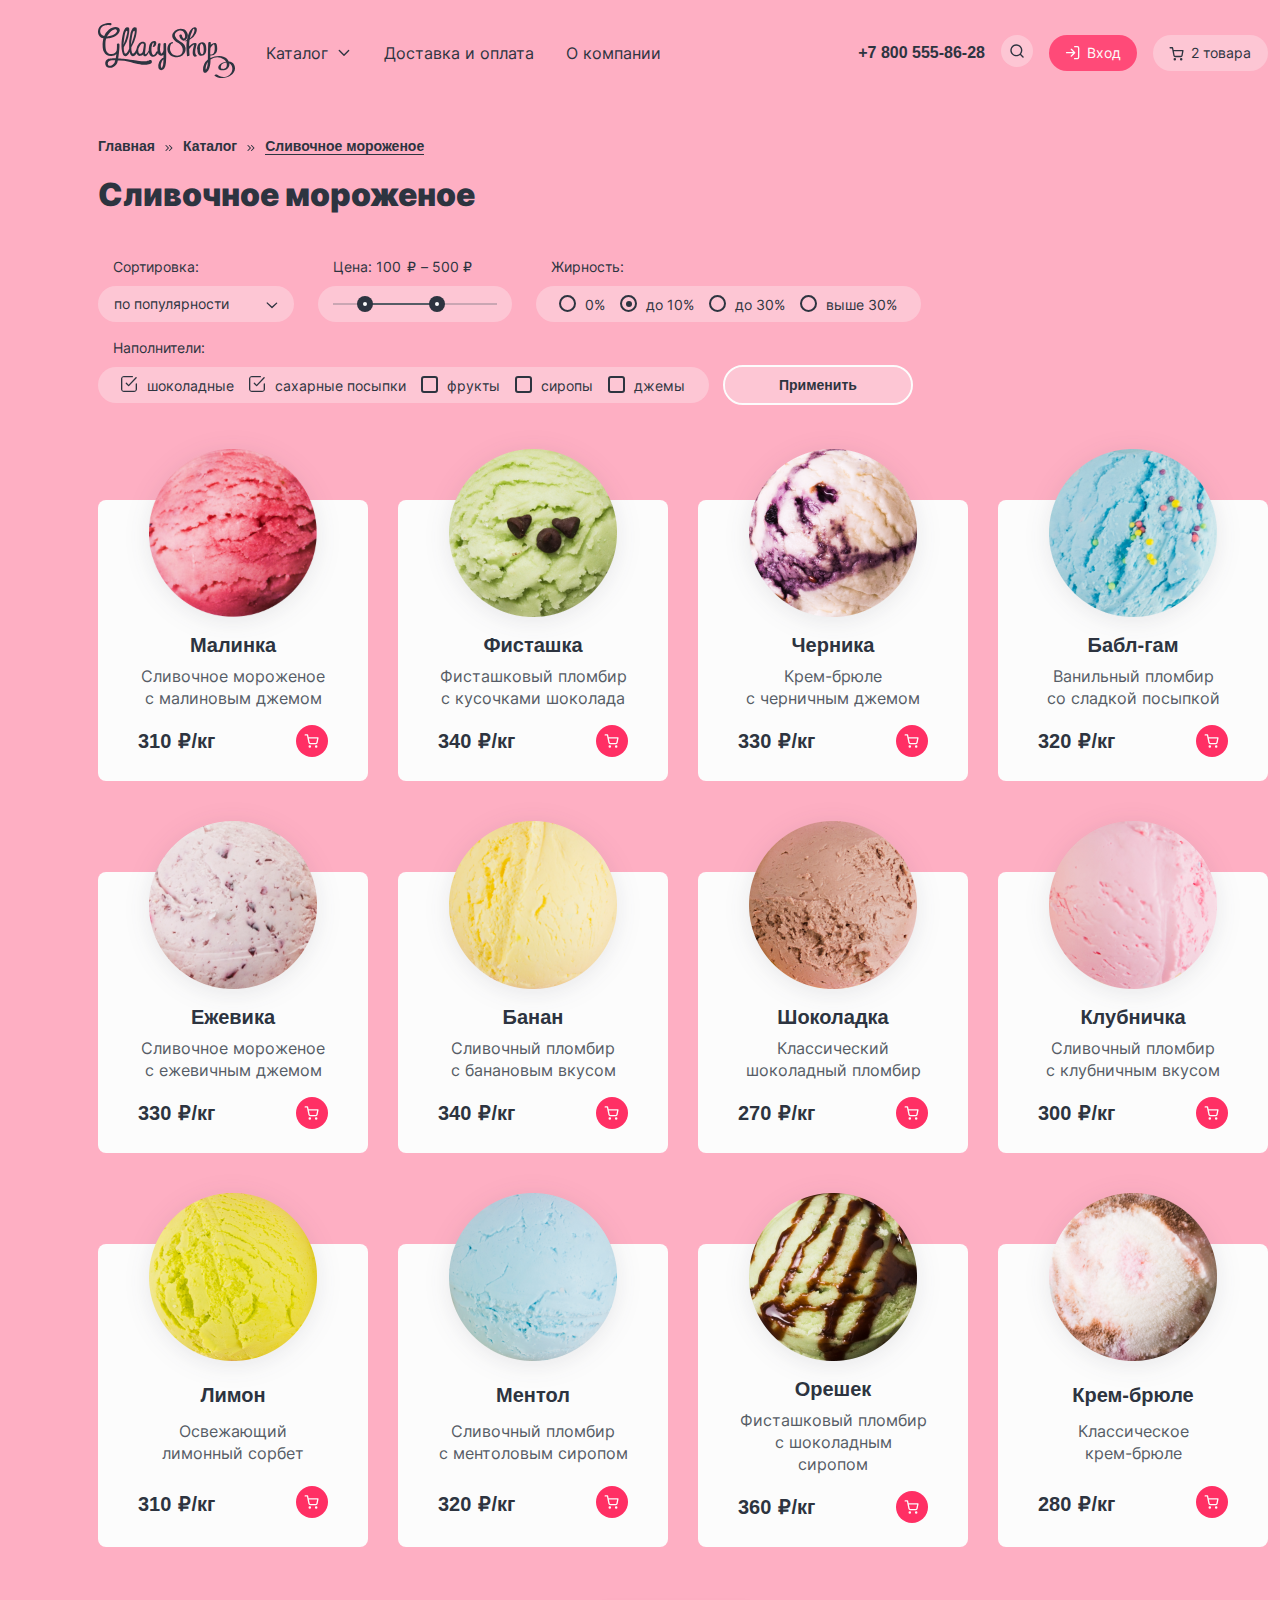
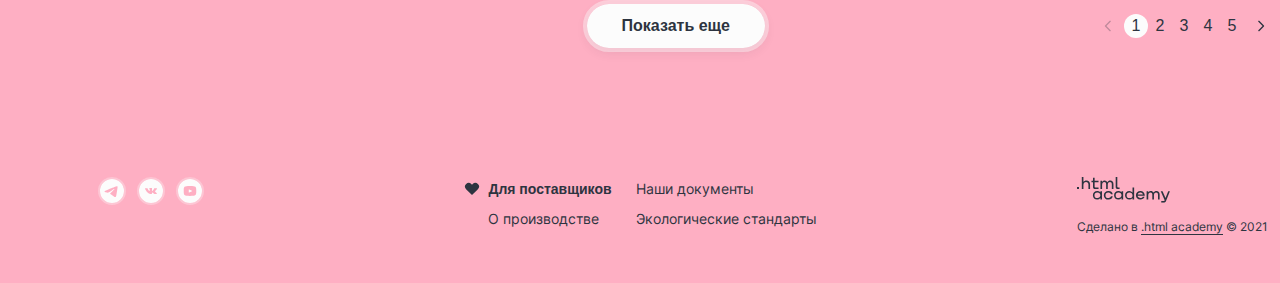
==== catalog.html @ 91ced70c "стилизация состояний фильтра" ====
<!DOCTYPE html>
<html lang="en">
  <head>
    <meta charset="utf-8">
    <link rel="stylesheet" href="style/style.css">
    <title>HTML Academy: {{projectTitle}}</title>
  </head>
<body>
  <header class="header">
    <div class="header__wrapper">
      <a class="header__logo" href="#">
        <img class="logo-image"  src="img/logo.svg" alt="Логотип Глэйси" width="137" height="55">
      </a>
      <nav class="navigation navigation-site">
        <ul class="navigation__list">
          <li class="navigation__item">
            <a class="navigation__link navigation__link--catalog" href="catalog.html">
              <span class="navigation__link-text">Каталог</span>
              <svg class="navigation__link-icon" width="16" height="17" fill="none" xmlns="http://www.w3.org/2000/svg"><path fill-rule="evenodd" clip-rule="evenodd" d="M3.8 7.05a.67.67 0 1 0-.93.95l4.66 4.66a.66.66 0 0 0 .95 0L13.14 8a.67.67 0 0 0-.94-.95L8 11.25l-4.2-4.2Z"/></svg>
            </a>
            <span class="visually-hidden">Открыть дополнительное меню каталога</span>
          </li>
          <li class="navigation__item">
            <a class="navigation__link" href="#">Доставка и оплата</a>
          </li>
          <li class="navigation__item">
            <a class="navigation__link" href="#">О компании</a>
          </li>
        </ul>
      </nav>
      <nav class="navigation navigation-user">
        <a class="navigation__link navigation__link--phone" href="tel:+78005558628">+7 800 555-86-28</a>
        <ul class="navigation__list navigation-user__list">
          <li class="navigation__item navigation-user__item">
            <a class="navigation__link navigation-user__link navigation__link--search" href="#">
              <svg class="navigation__link-icon" xmlns="http://www.w3.org/2000/svg" width="16" height="16" fill="none"><path fill-rule="evenodd" clip-rule="evenodd" d="M2.66 7.33a4.67 4.67 0 1 1 9.34 0 4.67 4.67 0 0 1-9.34 0Zm8.42 4.69a6 6 0 1 1 .94-.94l2.45 2.45a.67.67 0 1 1-.94.94l-2.45-2.45Z"/></svg>
              <span class="visually-hidden">Поиск</span>
            </a>
          </li>
          <li class="navigation__item navigation-user__item">
            <a class="navigation__link navigation-user__link navigation-user__link--login popup-opened" href="#">
              <svg class="navigation__link-icon" xmlns="http://www.w3.org/2000/svg" width="16" height="16" fill="none"><path fill-rule="evenodd" clip-rule="evenodd" d="M9 1.67c0-.37.3-.67.67-.67h2.66a2 2 0 0 1 2 2v9.33a2 2 0 0 1-2 2H9.67a.67.67 0 1 1 0-1.33h2.66a.67.67 0 0 0 .67-.67V3a.67.67 0 0 0-.67-.67H9.67A.67.67 0 0 1 9 1.67Zm-3.14 2.2a.67.67 0 0 1 .94 0l3.33 3.32a.69.69 0 0 1 .13.18.66.66 0 0 1-.13.77L6.8 11.47a.67.67 0 1 1-.94-.94l2.2-2.2h-6.4a.67.67 0 1 1 0-1.33h6.4l-2.2-2.2a.67.67 0 0 1 0-.94Z"/></svg>
              <span>Вход</span>
            </a>
          </li>
          <li class="navigation__item navigation-user__item">
            <a class="navigation__link navigation-user__link navigation-user__link--cart" href="#">
              <svg class="navigation__link-icon" xmlns="http://www.w3.org/2000/svg" width="16" height="17" fill="none"><path fill-rule="evenodd" clip-rule="evenodd" d="M1.17 2.1a.67.67 0 0 0 0 1.34h1.77l.47 2.34v.05l.97 4.83a1.83 1.83 0 0 0 1.82 1.47h5.62a1.83 1.83 0 0 0 1.82-1.47l.93-4.86a.67.67 0 0 0-.66-.8h-9.3l-.47-2.36a.67.67 0 0 0-.66-.53H1.17Zm4.52 8.3-.81-4.06h8.23l-.78 4.07a.5.5 0 0 1-.49.39H6.18a.5.5 0 0 1-.49-.4Zm-1.13 3.96a1.25 1.25 0 1 1 2.49 0 1.25 1.25 0 0 1-2.5 0Zm6.37 0a1.25 1.25 0 1 1 2.5 0 1.25 1.25 0 0 1-2.5 0Z"/></svg>
              <span class="visually-hidden">Корзина</span>
              <span>2 товара</span>
            </a>
          </li>
        </ul>
      </nav>
    </div>
  </header>
  <main class="main">
    <div class="main__wrapper">
      <header class="inner-header">
        <ul class="breadcrumbs">
          <li class="breadcrumbs__item">
            <a href="./" class="breadcrumbs__link">Главная</a>
          </li>
          <li class="breadcrumbs__item">
            <a href="#" class="breadcrumbs__link">Каталог</a>
          </li>
          <li class="breadcrumbs__item">
            <a class="breadcrumbs__link breadcrumbs__link--current">Сливочное мороженое</a>
          </li>
        </ul>
      </header>
      <h1 class="main__title">Сливочное мороженое</h1>
      <section class="filter">
        <h2 class="visually-hidden">Фильтры для сортировки мороженого на странице</h2>
        <form class="filter__form" action="https://echo.htmlacademy.ru/" method="get">
          <fieldset class="filter__group">
            <legend class="visually-hidden">Сортировка</legend>
            <label class="filter__label" for="sorting">Сортировка:</label>
            <select class="filter__input filter__input--select" name="sorting" id="sorting">
              <option value="popular">по популярности</option>
              <option value="cheap-first">сначала дешевое</option>
              <option value="expensive-first">сначала дорогое</option>
            </select>
          </fieldset>
          <fieldset class="filter__group">
            <legend class="visually-hidden">Цена</legend>
            <div class="filter__label-input-container">
              <label class="filter__label">Цена: <input class="filter__input filter__input--price" type="number" name="min-price" value="100"> ₽ </label><label class="filter__label filter__label--max-price">–
                <input class="filter__input filter__input--price" type="number" name="max-price" value="500"> ₽</label>
              </div>
            <div class="filter__range range">
              <div class="range-scale">
                <div class="range-bar" style="left: 31px;
                width: 66px;">
                  <button class="range-toggle toggle-min" type="button">
                    <span class="visually-hidden">Изменить минимальную цену.</span>
                  </button>
                  <button class="range-toggle toggle-max" type="button">
                    <span class="visually-hidden">Изменить максимальную цену.</span>
                  </button>
                </div>
              </div>
            </div>
          </fieldset>
          <fieldset class="filter__group">
            <legend class="filter__label">Жирность:</legend>
            <ul class="filter__list">
              <li class="filter__item">
                <label class="filter__control control">
                  <input type="radio" class="visually-hidden control__input" name="fatness" value="0">
                  <span class="control__mark"></span>
                  <span class="control__label">0%</span>
                </label>
              </li>
              <li class="filter__item">
                <label class="filter__control control">
                  <input type="radio" class="visually-hidden control__input" name="fatness" value="under 10" checked>
                  <span class="control__mark"></span>
                  <span class="control__label">до 10%</span>
                </label>
              </li>
              <li class="filter__item">
                <label class="filter__control control">
                  <input type="radio" class="visually-hidden control__input" name="fatness" value="under 30">
                  <span class="control__mark"></span>
                  <span class="control__label">до 30%</span>
                </label>
              </li>
              <li class="filter__item">
                <label class="filter__control control">
                  <input type="radio" class="visually-hidden control__input" name="fatness" value="over 30">
                  <span class="control__mark"></span>
                  <span class="control__label">выше 30% </span>
                </label>
              </li>
            </ul>
          </fieldset>
          <fieldset class="filter__group">
            <legend class="filter__label">Наполнители:</legend>
              <ul class="filter__list">
                <li class="filter__item">
                  <label class="filter__control control">
                    <input type="checkbox" class="visually-hidden control__input" name="chocolate" checked>
                    <span class="control__mark control__mark--checkbox"></span>
                    <span class="control__label">шоколадные</span>
                  </label>
                </li>
                <li class="filter__item">
                  <label class="filter__control control">
                    <input type="checkbox" class="visually-hidden control__input" name="sugar-toppings" checked>
                    <span class="control__mark control__mark--checkbox"></span>
                    <span class="control__label">сахарные посыпки</span>
                  </label>
                </li>
                <li class="filter__item">
                  <label class="filter__control control">
                    <input type="checkbox" class="visually-hidden control__input" name="fruit">
                    <span class="control__mark control__mark--checkbox"></span>
                    <span class="control__label">фрукты</span>
                  </label>
                </li>
                <li class="filter__item">
                  <label class="filter__control control">
                    <input type="checkbox" class="visually-hidden control__input" name="syrups">
                    <span class="control__mark control__mark--checkbox"></span>
                    <span class="control__label">сиропы</span>
                  </label>
                </li>
                <li class="filter__item">
                  <label class="filter__control control">
                    <input type="checkbox" class="visually-hidden control__input" name="jams">
                    <span class="control__mark control__mark--checkbox"></span>
                    <span class="control__label">джемы</span>
                  </label>
                </li>
              </ul>
          </fieldset>
          <button class="button button--light filter__button" type="submit">Применить</button>
        </form>
      </section>
      <section class="goods">
        <h2 class="visually-hidden">Попробуйте вкусы нашего мороженого</h2>
        <ul class="goods__list">
          <li class="goods__item">
            <img class="goods__image" src="img/goods-raspberry-ice-cream.svg" alt="Сливочное мороженое с малиновым джемом" width="168" height="168">
            <h3 class="goods__item-title">Малинка</h3>
            <p class="goods__item-description">Сливочное мороженое с малиновым джемом</p>
            <p class="goods__price-container">
              <span class="goods__price">310</span>
              <span class="goods__price-type">₽/кг</span>
            </p>
            <button class="goods__cart-button" type="button">
              <svg class="goods__cart-icon" xmlns="http://www.w3.org/2000/svg" width="16" height="16" fill="none"><path fill-rule="evenodd" clip-rule="evenodd" d="M1.17 1.25a.67.67 0 0 0 0 1.33h1.77l.47 2.34v.05l.97 4.84a1.83 1.83 0 0 0 1.82 1.46h5.62a1.83 1.83 0 0 0 1.82-1.46V9.8l.93-4.86a.67.67 0 0 0-.66-.8h-9.3L4.14 1.8a.67.67 0 0 0-.66-.54H1.17Zm4.52 8.3-.81-4.07h8.23l-.78 4.07a.5.5 0 0 1-.49.4H6.18a.5.5 0 0 1-.49-.4ZM4.56 13.5a1.25 1.25 0 1 1 2.49 0 1.25 1.25 0 0 1-2.5 0Zm6.37 0a1.25 1.25 0 1 1 2.5 0 1.25 1.25 0 0 1-2.5 0Z"/></svg>
              <span class="visually-hidden">Добавить в корзину</span>
            </button>
          </li>
          <li class="goods__item">
            <img class="goods__image" src="img/goods-pistachio-ice-cream.png" alt="Фисташковый пломбир с кусочками шоколада" width="168" height="168">
            <h3 class="goods__item-title">Фисташка</h3>
            <p class="goods__item-description">Фисташковый пломбир с кусочками шоколада</p>
            <p class="goods__price-container">
              <span class="goods__price">340</span>
              <span class="goods__price-type">₽/кг</span>
            </p>
            <button class="goods__cart-button" type="button">
              <svg class="goods__cart-icon" xmlns="http://www.w3.org/2000/svg" width="16" height="16" fill="none"><path fill-rule="evenodd" clip-rule="evenodd" d="M1.17 1.25a.67.67 0 0 0 0 1.33h1.77l.47 2.34v.05l.97 4.84a1.83 1.83 0 0 0 1.82 1.46h5.62a1.83 1.83 0 0 0 1.82-1.46V9.8l.93-4.86a.67.67 0 0 0-.66-.8h-9.3L4.14 1.8a.67.67 0 0 0-.66-.54H1.17Zm4.52 8.3-.81-4.07h8.23l-.78 4.07a.5.5 0 0 1-.49.4H6.18a.5.5 0 0 1-.49-.4ZM4.56 13.5a1.25 1.25 0 1 1 2.49 0 1.25 1.25 0 0 1-2.5 0Zm6.37 0a1.25 1.25 0 1 1 2.5 0 1.25 1.25 0 0 1-2.5 0Z"/></svg>
              <span class="visually-hidden">Добавить в корзину</span>
            </button>
          </li>
          <li class="goods__item">
            <img class="goods__image" src="img/goods-blueberry-ice-cream.png" alt="Крем-брюле
            с черничным джемом" width="168" height="168">
            <h3 class="goods__item-title">Черника</h3>
            <p class="goods__item-description">Крем-брюле <br>
              с черничным джемом</p>
              <p class="goods__price-container">
                <span class="goods__price">330</span>
                <span class="goods__price-type">₽/кг</span>
              </p>
            <button class="goods__cart-button" type="button">
              <svg class="goods__cart-icon" xmlns="http://www.w3.org/2000/svg" width="16" height="16" fill="none"><path fill-rule="evenodd" clip-rule="evenodd" d="M1.17 1.25a.67.67 0 0 0 0 1.33h1.77l.47 2.34v.05l.97 4.84a1.83 1.83 0 0 0 1.82 1.46h5.62a1.83 1.83 0 0 0 1.82-1.46V9.8l.93-4.86a.67.67 0 0 0-.66-.8h-9.3L4.14 1.8a.67.67 0 0 0-.66-.54H1.17Zm4.52 8.3-.81-4.07h8.23l-.78 4.07a.5.5 0 0 1-.49.4H6.18a.5.5 0 0 1-.49-.4ZM4.56 13.5a1.25 1.25 0 1 1 2.49 0 1.25 1.25 0 0 1-2.5 0Zm6.37 0a1.25 1.25 0 1 1 2.5 0 1.25 1.25 0 0 1-2.5 0Z"/></svg>
              <span class="visually-hidden">Добавить в корзину</span>
            </button>
          </li>
          <li class="goods__item">
            <img class="goods__image" src="img/goods-bubble-gum-ice-cream.png" alt="Ванильный пломбир
            со сладкой посыпкой" width="168" height="168">
            <h3 class="goods__item-title">Бабл-гам</h3>
            <p class="goods__item-description">Ванильный пломбир <br>
              со сладкой посыпкой</p>
            <p class="goods__price-container">
              <span class="goods__price">320</span>
              <span class="goods__price-type">₽/кг</span>
            </p>
            <button class="goods__cart-button" type="button">
              <svg class="goods__cart-icon" xmlns="http://www.w3.org/2000/svg" width="16" height="16" fill="none"><path fill-rule="evenodd" clip-rule="evenodd" d="M1.17 1.25a.67.67 0 0 0 0 1.33h1.77l.47 2.34v.05l.97 4.84a1.83 1.83 0 0 0 1.82 1.46h5.62a1.83 1.83 0 0 0 1.82-1.46V9.8l.93-4.86a.67.67 0 0 0-.66-.8h-9.3L4.14 1.8a.67.67 0 0 0-.66-.54H1.17Zm4.52 8.3-.81-4.07h8.23l-.78 4.07a.5.5 0 0 1-.49.4H6.18a.5.5 0 0 1-.49-.4ZM4.56 13.5a1.25 1.25 0 1 1 2.49 0 1.25 1.25 0 0 1-2.5 0Zm6.37 0a1.25 1.25 0 1 1 2.5 0 1.25 1.25 0 0 1-2.5 0Z"/></svg>
              <span class="visually-hidden">Добавить в корзину</span>
            </button>
          </li>
          <li class="goods__item">
            <img class="goods__image" src="img/goods-blackberry-ice-cream.png" alt="Сливочное мороженое с ежевичным джемом" width="168" height="168">
            <h3 class="goods__item-title">Ежевика</h3>
            <p class="goods__item-description">Сливочное мороженое с ежевичным джемом</p>
            <p class="goods__price-container">
              <span class="goods__price">330</span>
              <span class="goods__price-type">₽/кг</span>
            </p>
            <button class="goods__cart-button" type="button">
              <svg class="goods__cart-icon" xmlns="http://www.w3.org/2000/svg" width="16" height="16" fill="none"><path fill-rule="evenodd" clip-rule="evenodd" d="M1.17 1.25a.67.67 0 0 0 0 1.33h1.77l.47 2.34v.05l.97 4.84a1.83 1.83 0 0 0 1.82 1.46h5.62a1.83 1.83 0 0 0 1.82-1.46V9.8l.93-4.86a.67.67 0 0 0-.66-.8h-9.3L4.14 1.8a.67.67 0 0 0-.66-.54H1.17Zm4.52 8.3-.81-4.07h8.23l-.78 4.07a.5.5 0 0 1-.49.4H6.18a.5.5 0 0 1-.49-.4ZM4.56 13.5a1.25 1.25 0 1 1 2.49 0 1.25 1.25 0 0 1-2.5 0Zm6.37 0a1.25 1.25 0 1 1 2.5 0 1.25 1.25 0 0 1-2.5 0Z"/></svg>
              <span class="visually-hidden">Добавить в корзину</span>
            </button>
          </li>
          <li class="goods__item">
            <img class="goods__image" src="img/goods-banana-ice-cream.png" alt="Сливочный пломбир с банановым вкусом" width="168" height="168">
            <h3 class="goods__item-title">Банан</h3>
            <p class="goods__item-description">Сливочный пломбир <br> с банановым вкусом</p>
            <p class="goods__price-container">
              <span class="goods__price">340</span>
              <span class="goods__price-type">₽/кг</span>
            </p>
            <button class="goods__cart-button" type="button">
              <svg class="goods__cart-icon" xmlns="http://www.w3.org/2000/svg" width="16" height="16" fill="none"><path fill-rule="evenodd" clip-rule="evenodd" d="M1.17 1.25a.67.67 0 0 0 0 1.33h1.77l.47 2.34v.05l.97 4.84a1.83 1.83 0 0 0 1.82 1.46h5.62a1.83 1.83 0 0 0 1.82-1.46V9.8l.93-4.86a.67.67 0 0 0-.66-.8h-9.3L4.14 1.8a.67.67 0 0 0-.66-.54H1.17Zm4.52 8.3-.81-4.07h8.23l-.78 4.07a.5.5 0 0 1-.49.4H6.18a.5.5 0 0 1-.49-.4ZM4.56 13.5a1.25 1.25 0 1 1 2.49 0 1.25 1.25 0 0 1-2.5 0Zm6.37 0a1.25 1.25 0 1 1 2.5 0 1.25 1.25 0 0 1-2.5 0Z"/></svg>
              <span class="visually-hidden">Добавить в корзину</span>
            </button>
          </li>
          <li class="goods__item">
            <img class="goods__image" src="img/goods-chocolate-ice-cream.png" alt="Классический шоколадный пломбир" width="168" height="168">
            <h3 class="goods__item-title">Шоколадка</h3>
            <p class="goods__item-description">Классический шоколадный пломбир</p>
            <p class="goods__price-container">
              <span class="goods__price">270</span>
              <span class="goods__price-type">₽/кг</span>
            </p>
            <button class="goods__cart-button" type="button">
              <svg class="goods__cart-icon" xmlns="http://www.w3.org/2000/svg" width="16" height="16" fill="none"><path fill-rule="evenodd" clip-rule="evenodd" d="M1.17 1.25a.67.67 0 0 0 0 1.33h1.77l.47 2.34v.05l.97 4.84a1.83 1.83 0 0 0 1.82 1.46h5.62a1.83 1.83 0 0 0 1.82-1.46V9.8l.93-4.86a.67.67 0 0 0-.66-.8h-9.3L4.14 1.8a.67.67 0 0 0-.66-.54H1.17Zm4.52 8.3-.81-4.07h8.23l-.78 4.07a.5.5 0 0 1-.49.4H6.18a.5.5 0 0 1-.49-.4ZM4.56 13.5a1.25 1.25 0 1 1 2.49 0 1.25 1.25 0 0 1-2.5 0Zm6.37 0a1.25 1.25 0 1 1 2.5 0 1.25 1.25 0 0 1-2.5 0Z"/></svg>
              <span class="visually-hidden">Добавить в корзину</span>
            </button>
          </li>
          <li class="goods__item">
            <img class="goods__image" src="img/goods-strawberry-ice-cream.png" alt="Сливочный пломбир с клубничным вкусом" width="168" height="168">
            <h3 class="goods__item-title">Клубничка</h3>
            <p class="goods__item-description">Сливочный пломбир <br> с клубничным вкусом</p>
            <p class="goods__price-container">
              <span class="goods__price">300</span>
              <span class="goods__price-type">₽/кг</span>
            </p>
            <button class="goods__cart-button" type="button">
              <svg class="goods__cart-icon" xmlns="http://www.w3.org/2000/svg" width="16" height="16" fill="none"><path fill-rule="evenodd" clip-rule="evenodd" d="M1.17 1.25a.67.67 0 0 0 0 1.33h1.77l.47 2.34v.05l.97 4.84a1.83 1.83 0 0 0 1.82 1.46h5.62a1.83 1.83 0 0 0 1.82-1.46V9.8l.93-4.86a.67.67 0 0 0-.66-.8h-9.3L4.14 1.8a.67.67 0 0 0-.66-.54H1.17Zm4.52 8.3-.81-4.07h8.23l-.78 4.07a.5.5 0 0 1-.49.4H6.18a.5.5 0 0 1-.49-.4ZM4.56 13.5a1.25 1.25 0 1 1 2.49 0 1.25 1.25 0 0 1-2.5 0Zm6.37 0a1.25 1.25 0 1 1 2.5 0 1.25 1.25 0 0 1-2.5 0Z"/></svg>
              <span class="visually-hidden">Добавить в корзину</span>
            </button>
          </li>
          <li class="goods__item">
            <img class="goods__image" src="img/goods-lemon-ice-cream.png" alt="Освежающий лимонный сорбет" width="168" height="168">
            <h3 class="goods__item-title">Лимон</h3>
            <p class="goods__item-description">Освежающий лимонный сорбет</p>
            <p class="goods__price-container">
              <span class="goods__price">310</span>
              <span class="goods__price-type">₽/кг</span>
            </p>
            <button class="goods__cart-button" type="button">
              <svg class="goods__cart-icon" xmlns="http://www.w3.org/2000/svg" width="16" height="16" fill="none"><path fill-rule="evenodd" clip-rule="evenodd" d="M1.17 1.25a.67.67 0 0 0 0 1.33h1.77l.47 2.34v.05l.97 4.84a1.83 1.83 0 0 0 1.82 1.46h5.62a1.83 1.83 0 0 0 1.82-1.46V9.8l.93-4.86a.67.67 0 0 0-.66-.8h-9.3L4.14 1.8a.67.67 0 0 0-.66-.54H1.17Zm4.52 8.3-.81-4.07h8.23l-.78 4.07a.5.5 0 0 1-.49.4H6.18a.5.5 0 0 1-.49-.4ZM4.56 13.5a1.25 1.25 0 1 1 2.49 0 1.25 1.25 0 0 1-2.5 0Zm6.37 0a1.25 1.25 0 1 1 2.5 0 1.25 1.25 0 0 1-2.5 0Z"/></svg>
              <span class="visually-hidden">Добавить в корзину</span>
            </button>
          </li>
          <li class="goods__item">
            <img class="goods__image" src="img/goods-menthol-ice-cream.png" alt="Сливочный пломбир с ментоловым сиропом" width="168" height="168">
            <h3 class="goods__item-title">Ментол</h3>
            <p class="goods__item-description">Сливочный пломбир <br> с ментоловым сиропом</p>
            <p class="goods__price-container">
              <span class="goods__price">320</span>
              <span class="goods__price-type">₽/кг</span>
            </p>
            <button class="goods__cart-button" type="button">
              <svg class="goods__cart-icon" xmlns="http://www.w3.org/2000/svg" width="16" height="16" fill="none"><path fill-rule="evenodd" clip-rule="evenodd" d="M1.17 1.25a.67.67 0 0 0 0 1.33h1.77l.47 2.34v.05l.97 4.84a1.83 1.83 0 0 0 1.82 1.46h5.62a1.83 1.83 0 0 0 1.82-1.46V9.8l.93-4.86a.67.67 0 0 0-.66-.8h-9.3L4.14 1.8a.67.67 0 0 0-.66-.54H1.17Zm4.52 8.3-.81-4.07h8.23l-.78 4.07a.5.5 0 0 1-.49.4H6.18a.5.5 0 0 1-.49-.4ZM4.56 13.5a1.25 1.25 0 1 1 2.49 0 1.25 1.25 0 0 1-2.5 0Zm6.37 0a1.25 1.25 0 1 1 2.5 0 1.25 1.25 0 0 1-2.5 0Z"/></svg>
              <span class="visually-hidden">Добавить в корзину</span>
            </button>
          </li>
          <li class="goods__item">
            <img class="goods__image" src="img/goods-nut-ice-cream.png" alt="Фисташковый пломбир с шоколадным сиропом" width="168" height="168">
            <h3 class="goods__item-title">Орешек</h3>
            <p class="goods__item-description">Фисташковый пломбир с шоколадным сиропом</p>
            <p class="goods__price-container">
              <span class="goods__price">360</span>
              <span class="goods__price-type">₽/кг</span>
            </p>
            <button class="goods__cart-button" type="button">
              <svg class="goods__cart-icon" xmlns="http://www.w3.org/2000/svg" width="16" height="16" fill="none"><path fill-rule="evenodd" clip-rule="evenodd" d="M1.17 1.25a.67.67 0 0 0 0 1.33h1.77l.47 2.34v.05l.97 4.84a1.83 1.83 0 0 0 1.82 1.46h5.62a1.83 1.83 0 0 0 1.82-1.46V9.8l.93-4.86a.67.67 0 0 0-.66-.8h-9.3L4.14 1.8a.67.67 0 0 0-.66-.54H1.17Zm4.52 8.3-.81-4.07h8.23l-.78 4.07a.5.5 0 0 1-.49.4H6.18a.5.5 0 0 1-.49-.4ZM4.56 13.5a1.25 1.25 0 1 1 2.49 0 1.25 1.25 0 0 1-2.5 0Zm6.37 0a1.25 1.25 0 1 1 2.5 0 1.25 1.25 0 0 1-2.5 0Z"/></svg>
              <span class="visually-hidden">Добавить в корзину</span>
            </button>
          </li>
          <li class="goods__item">
            <img class="goods__image" src="img/goods-creme-caramel-ice-cream.png" alt="Классическое крем-брюле" width="168" height="168">
            <h3 class="goods__item-title">Крем-брюле</h3>
            <p class="goods__item-description">Классическое <br> крем-брюле</p>
            <p class="goods__price-container">
              <span class="goods__price">280</span>
              <span class="goods__price-type">₽/кг</span>
            </p>
            <button class="goods__cart-button" type="button">
              <svg class="goods__cart-icon" xmlns="http://www.w3.org/2000/svg" width="16" height="16" fill="none"><path fill-rule="evenodd" clip-rule="evenodd" d="M1.17 1.25a.67.67 0 0 0 0 1.33h1.77l.47 2.34v.05l.97 4.84a1.83 1.83 0 0 0 1.82 1.46h5.62a1.83 1.83 0 0 0 1.82-1.46V9.8l.93-4.86a.67.67 0 0 0-.66-.8h-9.3L4.14 1.8a.67.67 0 0 0-.66-.54H1.17Zm4.52 8.3-.81-4.07h8.23l-.78 4.07a.5.5 0 0 1-.49.4H6.18a.5.5 0 0 1-.49-.4ZM4.56 13.5a1.25 1.25 0 1 1 2.49 0 1.25 1.25 0 0 1-2.5 0Zm6.37 0a1.25 1.25 0 1 1 2.5 0 1.25 1.25 0 0 1-2.5 0Z"/></svg>
              <span class="visually-hidden">Добавить в корзину</span>
            </button>
          </li>
        </ul>
        <div class="pagination">
          <button class="button button--primary pagination__button--show-more" type="button">Показать еще</button>
          <div class="pagination-container">
            <button class="pagination__button-arrow" type="button" disabled>
              <svg class="pagination__button-arrow-icon" xmlns="http://www.w3.org/2000/svg" width="17" height="16" fill="none"><path fill-rule="evenodd" clip-rule="evenodd" d="M9.71 13.14a.67.67 0 0 0 .94-.95L6.45 8l4.2-4.2a.66.66 0 0 0-.94-.94L5.04 7.52a.66.66 0 0 0 0 .94l4.67 4.68Z"/></svg>
              <span class="visually-hidden">Показать предыдущую страницу</span>
            </button>
            <ol class="pagination__list">
              <li class="pagination__item">
                <button class="pagination__button pagination__button--current" type="button">1</button>
              </li>
              <li class="pagination__item">
                <button class="pagination__button" type="button">2</button>
              </li>
              <li class="pagination__item">
                <button class="pagination__button" type="button">3</button>
              </li>
              <li class="pagination__item">
                <button class="pagination__button" type="button">4</button>
              </li>
              <li class="pagination__item">
                <button class="pagination__button" type="button">5</button>
              </li>
            </ol>
            <button class="pagination__button-arrow" type="button">
              <svg class="pagination__button-arrow-icon" xmlns="http://www.w3.org/2000/svg" width="17" height="16" fill="none"><path fill-rule="evenodd" clip-rule="evenodd" d="M7.29 2.86a.66.66 0 1 0-.94.95l4.2 4.2-4.2 4.2a.67.67 0 0 0 .94.94l4.67-4.67a.66.66 0 0 0 0-.94L7.3 2.86Z"/></svg>
              <span class="visually-hidden">Показать следующую страницу</span>
            </button>
          </div>
        </div>
      </section>
    </div>
  </main>
  <footer class="footer">
    <div class="footer__wrapper">
      <ul class="footer__social-list social-list">
        <li class="footer__social-item social-item">
          <a class="social__link" href="https://t.me/htmlacademy" target="_blank">
            <span class="social__underlay"></span>
            <svg class="social__icon" xmlns="http://www.w3.org/2000/svg" width="28" height="28" fill="none"><path fill-rule="evenodd" clip-rule="evenodd" d="M26 14a12 12 0 1 1-24 0 12 12 0 0 1 24 0Zm-11.57-3.14c-1.17.48-3.5 1.49-7 3.01-.57.23-.86.45-.9.67-.04.36.42.5 1.04.7l.27.08c.6.2 1.43.44 1.86.45.39 0 .82-.16 1.3-.48 3.27-2.21 4.96-3.33 5.06-3.35.08-.02.18-.04.25.02.07.07.07.18.06.22-.05.19-1.84 1.86-2.77 2.72a28.24 28.24 0 0 0-.82.79c-.57.54-1 .96.02 1.63.5.32.89.59 1.28.85a88.77 88.77 0 0 0 1.8 1.23c.5.35.95.67 1.5.62.32-.03.66-.33.82-1.23.4-2.13 1.18-6.73 1.36-8.63.01-.16 0-.31-.02-.47a.5.5 0 0 0-.17-.33.78.78 0 0 0-.46-.14c-.46.01-1.15.25-4.48 1.64Z"/><rect x="1" y="1" width="26" height="26" rx="13" stroke-width="2"/></svg>
            <span class="visually-hidden">Телеграм</span>
          </a>
        </li>
        <li class="footer__social-item">
          <a class="social__link" href="https://vk.com/htmlacademy" target="_blank">
            <span class="social__underlay"></span>
            <svg class="social__icon" xmlns="http://www.w3.org/2000/svg" width="28" height="28" fill="none"><path fill-rule="evenodd" clip-rule="evenodd" d="M26 14a12 12 0 1 1-24 0 12 12 0 0 1 24 0Zm-11.41 2.97h-.72s-1.58.09-2.98-1.18c-1.52-1.39-2.86-4.14-2.86-4.14s-.07-.18 0-.27c.1-.1.36-.1.36-.1l1.72-.01s.16.02.27.1c.1.05.15.17.15.17s.28.61.65 1.17c.71 1.08 1.05 1.32 1.29 1.2.35-.16.25-1.53.25-1.53s0-.5-.18-.71c-.14-.17-.41-.22-.53-.24-.1-.01.06-.2.26-.3.31-.13.86-.13 1.5-.13.5 0 .65.03.84.07.46.1.44.41.41 1.08l-.02.7v.18c-.01.34-.02.73.23.88.13.07.45 0 1.26-1.19.38-.56.66-1.23.66-1.23s.07-.12.16-.17c.1-.05.24-.04.24-.04h1.8s.54-.06.63.15c.1.23-.2.75-.94 1.61-.7.82-1.03 1.12-1 1.38.01.2.23.38.66.72.89.73 1.13 1.1 1.18 1.2l.01.01c.4.58-.44.62-.44.62l-1.6.02s-.34.06-.8-.2a3.94 3.94 0 0 1-.69-.6c-.33-.34-.65-.66-.91-.58-.45.12-.44.96-.44.96s0 .18-.1.28c-.1.1-.32.12-.32.12Z"/><rect x="1" y="1" width="26" height="26" rx="13" stroke-width="2"/></svg>
            <span class="visually-hidden">ВКонтакте</span>
          </a>
        </li>
        <li class="footer__social-item">
          <a class="social__link" href="https://www.youtube.com/user/htmlacademyru" target="_blank">
            <span class="social__underlay"></span>
            <svg class="social__icon" xmlns="http://www.w3.org/2000/svg" width="28" height="28" fill="none"><path d="m16 13.8-2.8-1.32c-.25-.11-.45.01-.45.29v2.46c0 .28.2.4.45.29L16 14.2c.25-.12.25-.3 0-.42ZM14 2a12 12 0 1 0 0 24 12 12 0 0 0 0-24Zm0 16.88c-6.14 0-6.25-.56-6.25-4.88s.1-4.88 6.25-4.88c6.14 0 6.25.56 6.25 4.88s-.1 4.88-6.25 4.88Z"/><rect x="1" y="1" width="26" height="26" rx="13" stroke-width="2"/></svg>
            <span class="visually-hidden">Ютьюб</span>
          </a>
        </li>
      </ul>
      <nav class="footer__navigation">
        <ul class="footer__list">
          <li class="footer__item">
            <a href="#" class="footer__link footer__link--current">Для поставщиков</a>
          </li>
          <li class="footer__item">
            <a href="#" class="footer__link">Наши документы</a>
          </li>
          <li class="footer__item">
            <a href="#" class="footer__link">О производстве</a>
          </li>
          <li class="footer__item">
            <a href="#" class="footer__link">Экологические стандарты</a>
          </li>
        </ul>
      </nav>
      <div class="footer__credits credits">
        <a class="footer__html-academy-logo" href="https://htmlacademy.ru/" target="_blank">
          <img src="img/logo-htmlacademy.svg" alt="Логотип HTML-академии" width="93" height="26">
        </a>
        <p class="credits__description">Сделано в
          <a class="credits__link" href="https://htmlacademy.ru/" target="_blank">.html academy</a>
          &copy; 2021</p>
      </div>
    </div>
  </footer>
</body>
</html>
---- style/style.css ----
@font-face {
  font-family: "Inter";
  src: url("/fonts/inter-400.woff2") format("woff2");
  font-weight: normal;
  font-style: normal;
  font-display: swap;
}

@font-face {
  font-family: "Inter";
  src: url("/fonts/Inter-700.woff2") format("woff2");
  font-weight: bold;
  font-style: normal;
  font-display: swap;
}

@font-face {
  font-family: "Inter";
  src: url("/fonts/inter-900.woff2") format("woff2");
  font-weight: 900;
  font-style: normal;
  font-display: swap;
}

html {
  height: 100%;
}

body {
  margin: 0;
  display: flex;
  flex-direction: column;
  min-width: 1366px;
  min-height: 100%;
  font-family: "Inter", sans-serif;
  font-size: 16px;
  line-height: 22px;
  background-color: #feafc3;
  color: #2d3440;
}

.visually-hidden {
  position: absolute;
  width: 1px;
  height: 1px;
  margin: -1px;
  padding: 0;
  border: 0;
  clip: rect(0 0 0 0);
  overflow: hidden;
}

.button {
  margin: 0;
  border: none;
  border-radius: 26px;
  padding: 12px 33px;
  color: #2d3440;
  text-align: center;
  font-size: 16px;
  font-weight: 700;
  line-height: 20px;
  box-shadow: 0 4px 12px 0 rgba(45, 52, 64, 0.1);
}

.button--primary {
  outline: 4px solid rgba(252, 252, 252, 0.4);
  background-color: #fcfcfc;
  color: #2d3440;
}

.button--primary:hover {
  outline: 4px solid #fcfcfc;
  background-color: rgba(252, 252, 252, 0.4);
  box-shadow: 0 4px 15px 0 rgba(133, 133, 133, 0.15);
  cursor: pointer;
}

.button--primary:focus {
  outline: 2px solid #2d3440;
  background-color: rgba(252, 252, 252, 0.5);
  box-shadow: 0 4px 12px 0 rgba(45, 52, 64, 0.1);
}

.button--primary:active {
  border: none;
  outline: 2px solid #2d3440;
  background-color: #fcfcfc;
  box-shadow: 0 4px 12px 0 rgba(45, 52, 64, 0.1);
}

.button--primary:disabled {
  border-radius: 26px;
  outline: 4px solid rgba(252, 252, 252, 0.4);
  background-color: #e7e7e7;
  box-shadow: none;
  color: #b9b9b9;
}

.button--extra {
  border-radius: 26px;
  outline: 4px solid rgba(255, 47, 100, 0.3);
  background-color: #ff2f64;
  color: #fcfcfc;
}

.button--extra:hover {
  border: none;
  outline: 4px solid #ff2f64;
  background-color: rgba(252, 252, 252, 0.3);
  color: #2d3440;
  box-shadow: none;
  cursor: pointer;
}

.button--extra:focus {
  border: none;
  outline: 2px solid #2d3440;
  background-color: #ff2f64;
  box-shadow: 0 4px 12px 0 rgba(45, 52, 64, 0.1);
  color: #fcfcfc;
}

.button--extra:active {
  border: none;
  outline: 2px solid #2d3440;
  background-color: #feafc3;
  box-shadow: 0 4px 12px 0 rgba(45, 52, 64, 0.1);
  color: #fcfcfc;
}

.button--extra:disabled {
  border: none;
  outline: 4px solid rgba(185, 185, 185, 0.3);
  background-color: #e7e7e7;
  color: #b9b9b9;
  box-shadow: none;
}

.button--light {
  padding: 8px 54px;
  font-size: 14px;
  border-radius: 20px;
  outline: 2px solid #fcfcfc;
  background-color: rgba(252, 252, 252, 0.3);
  box-shadow: none;
}

.button--light:hover {
  border: none;
  outline: 2px solid rgba(252, 252, 252, 0.3);
  background-color: #fcfcfc;
  color: #2d3440;
  cursor: pointer;
}

.button--light:focus {
  border: none;
  outline: 2px solid #2d3440;
  background-color: rgba(252, 252, 252, 0.3);
  color: #2d3440;
}

.button--light:active {
  border: none;
  outline: none;
  background-color: rgba(252, 252, 252, 0.5);
  color: #2d3440;
}

.button--light:disabled {
  border: 2px #fcfcfc;
  opacity: 0.4;
  background-color: rgba(252, 252, 252, 0.3);
  color: #2d3440;
}

.button--loading {
  background: #fcfcfc url("../img/spinner.svg") no-repeat center right 32px;
  background-size: 16px 16px;
  padding-right: 56px;
}

.button--extra.button--loading {
  background: #ff2f64 url("../img/spinner-white.svg") no-repeat center right 32px;
}

.button--link {
  justify-content: start;
  text-decoration: none;
}

.button--tooltip {
  margin: 0;
  padding: 0;
  border: none;
  background-color: transparent;
  box-shadow: none;
}

.header {
  padding-top: 23px;
  padding-bottom: 23px;
}

.header__wrapper {
  width: 1170px;
  margin: auto;
  display: flex;
  align-items: center;
}

.header__logo {
  margin-right: 15px;
}

.navigation-site {
  width: 550px;
}

.navigation-user {
  width: 470px;
  display: flex;
  justify-content: end;
}

.navigation-user__list {
  justify-content: end;
  gap: 16px;
}

.navigation__list {
  margin: 0;
  padding: 0;
  list-style-type: none;
  display: flex;
}

.navigation__link {
  display: flex;
  align-items: center;
  text-decoration: none;
  color: #2d3440;
  font-family: "Inter", sans-serif;
  line-height: 20px;
  padding: 8px 16px;
  box-sizing: border-box;
}

.navigation__link:hover {
  border-radius: 30px;
  background-color: rgba(252, 252, 252, 0.5);
}

.navigation__link:focus {
  border: none;
  border-radius: 30px;
  outline: 2px solid #2d3440;
  background-color: rgba(252, 252, 252, 0.5);
}

.navigation__link:active {
  border-radius: 30px;
  background-color: #fcfcfc;
}

.navigation__link--catalog .navigation__link-icon {
  transform: translateY(-2px);
}

.navigation__link-text {
  margin-right: 8px;
}

.navigation__link-icon {
  fill: #2d3440;
}

.navigation-user__link {
  border-radius: 27px;
  background-color: rgba(252, 252, 252, 0.3);
}

.navigation__link--phone {
  font-weight: 700;
  /* padding: 8px 0; */
}

.navigation__link--search {
  padding: 8px;
  border-radius: 50%;
}

.navigation-user__link--login {
  font-size: 14px;
}

.navigation-user__link--cart {
  width: 115px;
  font-size: 14px;
}

.navigation-user__link--login .navigation__link-icon,
.navigation-user__link--cart .navigation__link-icon {
  margin-right: 6px;
}

.main {
  flex-grow: 1;
}

.main__wrapper {
  display: flex;
  flex-direction: column;
  width: 1170px;
  margin: auto;
}

.slider {
  display: flex;
  align-items: center;
  padding-top: 16px;
  padding-bottom: 30px;
  padding-left: 70px;
  position: relative;
}

.slider__description {
  width: 475px;
}

.slider__title {
  margin: 0;
  margin-bottom: 24px;
  font-size: 36px;
  font-weight: 900;
  line-height: 46px;
}

.slider__text {
  width: 429px;
  margin: 0;
  margin-bottom: 48px;
  font-size: 18px;
  font-weight: 400;
  line-height: 24px;
}

.slider__list {
  display: flex;
  gap: 73px;
  align-items: center;
  list-style-type: none;
  margin: 0;
  padding: 0;
}

.slider__item {
  position: relative;
}

.slider__item::before {
  position: absolute;
  top: 50%;
  left: 0;
  right: 0;
  transform: translate(-15%, -50%);
  width: 100px;
  height: 100px;
  border-radius: 50%;
  background-color: #ffcbd8;
  opacity: 0.4;
  z-index: 0;
  content: "";
}

.slider__item--current::before {
  position: absolute;
  top: 50%;
  left: 0;
  right: 0;
  transform: translateY(-50%);
  width: 327px;
  height: 313px;
  border-radius: 50%;
  background-color: #ffcbd8;
  z-index: 0;
  content: "";
}

.slider__image {
  position: relative;
  z-index: 1;
}

.slider__button-arrow {
  position: absolute;
  margin: 0;
  padding: 9px;
  border: 2px solid #fcfcfc;
  border-radius: 26px;
  background-color: rgba(252, 252, 252, 0.3);
  display: flex;
  justify-content: center;
  align-items: center;
}

.slider__button-arrow:hover {
  background-color: #fcfcfc;
  cursor: pointer;
}

.slider__button-arrow:focus {
  outline: none;
  border: 2px solid #2d3440;
  background-color: rgba(252, 252, 252, 0.3);
}

.slider__button-arrow:active {
  background-color: rgba(252, 252, 252, 0.5);
}

.slider__button-arrow:disabled {
  border: 2px solid #fcfcfc;
  opacity: 0.4;
  background-color: rgba(252, 252, 252, 0.3);
}

.slider__button-arrow--left {
  top: 50%;
  left: 0;
  transform: translate(-50%, -50%);
}

.slider__button-arrow--right {
  top: 50%;
  right: 0;
  transform: translate(50%, -50%);
}

.slider__button-arrow-icon {
  fill: #fcfcfc;
}

.slider__button-arrow:hover .slider__button-arrow-icon,
.slider__button-arrow:focus .slider__button-arrow-icon,
.slider__button-arrow:active .slider__button-arrow-icon {
  fill: #2d3440;
}

.slider__button-arrow:disabled:hover .slider__button-arrow-icon {
  fill: #fcfcfc;
}

.slider__bullets-list {
  position: absolute;
  bottom: 8px;
  left: 0;
  display: flex;
  gap: 8px;
  margin: 0;
  padding: 0;
  list-style-type: none;
}

.slider__bullet {
  margin: 0;
  padding: 0;
  border: 0;
  width: 12px;
  height: 12px;
  border-radius: 50%;
  background-color: #fcfcfc;
  opacity: 0.3;
}

.slider__bullet:hover {
  border: 1px solid #fcfcfc;
  background-color: rgba(252, 252, 252, 0.3);
  opacity: 1;
  cursor: pointer;
}

.slider__bullet:focus {
  outline: none;
  border: 1px solid #2d3440;
  background-color: rgba(252, 252, 252, 0.3);
  opacity: 1;
}

.slider__bullet:active {
  border: none;
  background-color: #fcfcfc;
  opacity: 0.5;
}

.slider__bullet--current {
  opacity: 1;
}

.social-list {
  margin: 0;
  padding: 0;
  list-style-type: none;
  display: flex;
  gap: 11px;
}

.slider__social-list {
  position: absolute;
  bottom: 6px;
  right: 0;
}

.social-item {
  width: 28px;
  height: 28px;
}

.social__link {
  position: relative;
  display: flex;
  align-items: center;
  justify-content: center;
  border-radius: 50%;
}

.social__link:focus {
  border: none;
  outline: none;
}

.social__link:active {
  opacity: 0.5;
}

.social__underlay {
  position: absolute;
  top: 25%;
  right: 25%;
  width: 15px;
  height: 15px;
  background-color: transparent;
  z-index: -1;
}

.social__link:hover .social__underlay {
  background-color: #2d3440;
}

.social__link:focus .social__underlay {
  background-color: #2d3440;
}

.social__icon path {
  fill: #fcfcfc;
}

.social__icon rect {
  stroke: rgba(252, 252, 252, 0.3);
}

.social__link:hover .social__icon rect {
  stroke: rgba(252, 252, 252, 0.5);
}

.social__link:focus .social__icon rect {
  stroke: #2d3440;
}

.social__link:active .social__icon rect {
  stroke: rgba(252, 252, 252, 0.3);
}

/* banners */
.banners {
  padding-top: 72px;
  margin-bottom: 81px;
}

.banners__title {
  width: 600px;
  margin: 0 auto;
  margin-bottom: 55px;
  font-size: 32px;
  font-weight: 900;
  line-height: 46px;
  text-align: center;
}

.banners__container {
  display: flex;
  gap: 30px;
}

.banner {
  width: 570px;
  padding: 36px 200px 36px 36px;
  border-radius: 16px;
}

.banner--raspberry {
  background: #ff7799 url("../img/banner-raspberry.png") no-repeat right;
  background-size: 219px 268px;
}

.banner--marshmallow {
  background: #ff7799 url("../img/banner-marshmallow.png") no-repeat right;
  background-size: 219px 268px;
}

.banner__title {
  margin: 0;
  margin-bottom: 28px;
  font-size: 24px;
  font-weight: 700;
  line-height: 30px;
}

.banner__description {
  margin: 0;
  margin-bottom: 28px;
  font-size: 16px;
  font-weight: 400;
  line-height: 22px;
}

/* goods */
.goods {
  margin-bottom: 40px;
}

.goods__title {
  margin: 0 auto;
  margin-bottom: 107px;
  width: 600px;
  text-align: center;
  font-size: 32px;
  font-weight: 900;
  line-height: 46px;
}

.goods__list {
  margin: 0;
  margin-bottom: 16px;
  padding: 0;
  list-style-type: none;
  display: grid;
  grid-template-columns: repeat(4, 1fr);
  gap: 91px 30px;
}

.goods__item {
  background: #fcfcfc;
  border-radius: 8px;
  padding: 0 40px 24px;
  display: grid;
  grid-template-columns: min-content auto;
}

.goods__image {
  display: block;
  margin: auto;
  margin-top: -51px;
  margin-bottom: 16px;
  filter: drop-shadow(0 4px 12px rgba(45, 52, 64, 0.1));
  grid-row: 1 / 2;
  grid-column: 1 / span 2;
}

.goods__item-title {
  margin: 0;
  margin-bottom: 8px;
  text-align: center;
  font-size: 20px;
  font-weight: 700;
  line-height: 24px;
  grid-row: 2 / 3;
  grid-column: 1 / span 2;
}

.goods__item-description {
  margin: 0;
  margin-bottom: 16px;
  color: #565c66;
  text-align: center;
  font-size: 16px;
  font-weight: 400;
  line-height: 22px;
  grid-row: 3 / 4;
  grid-column: 1 / span 2;
}

.goods__price-container {
  grid-row: 4 / 5;
  grid-column: 1 / 2;
  margin: 0;
  align-self: center;
}

.goods__price {
  margin-right: 2px;
  font-size: 20px;
  font-weight: 700;
  line-height: 24px;
}

.goods__price-type {
  font-size: 20px;
  font-weight: 700;
  line-height: 24px;
}

.goods__cart-button {
  width: 32px;
  height: 32px;
  margin: 0;
  padding: 8px;
  border: none;
  border-radius: 50%;
  background-color: #ff2f64;
  display: flex;
  align-items: center;
  justify-content: center;
  grid-row: 4 / 5;
  grid-column: 2 / 3;
  justify-self: end;
  align-self: start;
}

.goods__cart-button:hover {
  outline: 2px solid #ff2f64;
  background-color: rgba(252, 252, 252, 0.3);
  cursor: pointer;
}

.goods__cart-button:focus {
  border-radius: 26px;
  outline: 2px solid #2d3440;
  background-color: #ff2f64;
}

.goods__cart-button:active {
  outline: 2px solid #ff2f64;
  background-color: #ffcbd8;
}

.goods__cart-button:disabled {
  background-color: #b9b9b9;
}

.goods__cart-icon {
  fill: #fcfcfc;
}

.goods__cart-button:hover .goods__cart-icon,
.goods__cart-button:active .goods__cart-icon {
  fill: #2d3440;
}

.goods__cart-button:disabled .goods__cart-icon {
  fill: #565c66;
}

/* description */
.description {
  margin-top: 24px;
  margin-bottom: 80px;
  padding: 24px;
  border-radius: 16px;
  background: url("../img/waffle-background.jpg") center center;
  background-size: cover;
}

.description__content {
  padding: 56px 40px;
  border-radius: 16px;
  background-color: #ffffff;
  color: #565c66;
  margin: auto;
}

.description__title {
  margin: 0;
  margin-bottom: 56px;
  color: #2d3440;
  text-align: center;
  font-size: 32px;
  font-weight: 900;
  line-height: 46px;
}

.description__list {
  margin: 0;
  padding: 0;
  list-style-type: none;
  display: grid;
  grid-template-columns: repeat(2, 1fr);
  gap: 40px 32px;
}

.description__item {
  font-size: 16px;
  font-weight: 400;
  line-height: 22px;
  padding-left: 64px;
  position: relative;
}

.description__item--ice-cream::before {
  width: 48px;
  height: 48px;
  position: absolute;
  top: 0;
  left: 0;
  content: url("../img/icon-ice-cream.svg");
}

.description__item--cow::before {
  width: 48px;
  height: 48px;
  position: absolute;
  top: 0;
  left: 0;
  content: url("../img/icon-cow.svg");
}

.description__item--leaf::before {
  width: 48px;
  height: 48px;
  position: absolute;
  top: 0;
  left: 0;
  content: url("../img/icon-leaf.svg");
}

.description__item--thermometer::before {
  width: 48px;
  height: 48px;
  position: absolute;
  top: 0;
  left: 0;
  content: url("../img/icon-thermometer.svg");
}

/* newsletter-container */
.newsletter-container {
  display: flex;
  gap: 30px;
  margin-bottom: 83px;
}

.news {
  width: 580px;
  border-radius: 16px;
  background: #d3d3d3 url("../img/news-set-up.jpg") no-repeat bottom -113px right -78px;
  background-size: 115%;
  color: #2d3440;
  padding: 33px 100px 32px 32px;
  box-sizing: border-box;
}

.news__title {
  margin: 0;
  margin-bottom: 13px;
  color: #565c66;
  font-size: 16px;
  font-weight: 400;
  line-height: 20px;
}

.news__link {
  color: #2d3440;
  font-size: 24px;
  font-weight: 700;
  line-height: 30px;
  text-decoration: none;
}

.newsletter {
  width: 570px;
  background: #ffffff url("../img/post-background.png") center center;
  border-radius: 16px;
  padding: 6px;
  color: #565c66;
}

.newsletter__content {
  background-color: #ffffff;
  color: #565c66;
  padding: 26px;
  border-radius: 16px;
}

.newsletter__description {
  margin: 0;
  margin-bottom: 45px;
  font-size: 16px;
  font-weight: 400;
  line-height: 22px;
}

.newsletter__form {
  display: flex;
}

.form__input {
  border-radius: 4px;
  border: 1px solid #b9b9b9;
  background-color: #ffffff;
  padding: 14px 16px;
  box-sizing: border-box;
  display: block;
  color: #2d3440;
  font-size: 16px;
  font-weight: 400;
  line-height: 20px;
}

.form__input:hover {
  border: 1px solid #2d3440;
}

.form__input:focus {
  border: 1px solid #2d3440;
  outline: 1px solid #2d3440;
}

.form__input:disabled {
  border: 1px solid #b9b9b9;
  background: #e7e7e7;
  opacity: 0.65;
}

.form__input::placeholder {
  color: #b9b9b9;
  font-size: 16px;
  font-weight: 400;
  line-height: 20px;
}

.form__input--error {
  border: 1px solid #ea5454;
}

.form__input--error:hover {
  border: 1px solid #ea5454;
  outline: 1px solid #ea5454;
}

.newsletter__input {
  width: 332px;
  margin-right: 18px;
}

/* delivery */
.delivery {
  border-radius: 16px;
  color: #565c66;
  display: flex;
  gap: 135px;
  padding: 64px 64px 64px 100px;
  position: relative;
  margin-bottom: 84px;
}

.delivery::before {
  position: absolute;
  top: 0;
  right: 0;
  bottom: 0;
  left: 0;
  border-radius: 16px;
  background: #d3d3d3 url("../img/delivery-set-up.jpg") no-repeat top -140px right;
  background-size: 105%;
  z-index: -1;
  transform: rotateY(180deg);
  content: "";
}

.delivery__info {
  width: 371px;
  display: flex;
  flex-direction: column;
  justify-content: center;
}

.delivery__title {
  margin: 0;
  margin-top: 10px;
  margin-bottom: 24px;
  color: #2d3440;
  font-size: 32px;
  font-weight: 900;
  line-height: 46px;
}

.delivery__description {
  margin: 0;
  font-size: 16px;
  font-weight: 400;
  line-height: 22px;
}

.delivery__form {
  width: 500px;
  box-sizing: border-box;
  background-color: #fcfcfc;
  color: #565c66;
  padding: 40px;
  border-radius: 8px;
  box-shadow: 0 15px 40px 0 rgba(45, 52, 64, 0.12);
}

.delivery__text {
  margin: 0;
  font-size: 16px;
  font-weight: 400;
  line-height: 22px;
  margin-bottom: 32px;
}

.delivery__inputs-container {
  display: flex;
  flex-wrap: wrap;
  gap: 22px 16px;
}

.delivery__label {
  color: #2d3440;
  font-size: 16px;
  font-weight: 700;
  line-height: 20px;
}

.delivery__input {
  margin-top: 7px;
}

.delivery__input--date {
  width: 117px;
}

.delivery__input--phone {
  width: 287px;
  letter-spacing: 1px;
}

.delivery__input--address {
  margin-bottom: 32px;
  width: 420px;
}

.delivery__button {
  display: block;
  margin: auto;
}

/* contacts */
.contacts {
  padding: 64px;
  border-radius: 16px;
  background: #d3d3d3 url("../img/contacts-ice-cream-bg.jpg") 50% / cover no-repeat;
  color: #2d3440;
}

.contacts__content {
  /* display: flex; для правильного отображения кнопки-ссылки */
  display: flex;
  flex-direction: column;
  align-items: start;
  border-radius: 8px;
  background: #fcfcfc;
  box-shadow: 0 8px 16px 0 rgba(45, 52, 64, 0.12);
  color: #2d3440;
  width: 343px;
  padding: 40px;
  box-sizing: border-box;
}

.contacts__text {
  margin: 0;
  margin-bottom: 11px;
  color: #565c66;
  font-size: 16px;
  font-weight: 400;
  line-height: 22px;
}

.contacts__address {
  margin: 0;
  margin-bottom: 25px;
  font-size: 20px;
  font-weight: 700;
  line-height: 24px;
}

.contacts__phone {
  color: #2d3440;
  font-size: 20px;
  font-weight: 700;
  line-height: 24px;
  text-decoration: none;
}

.contacts__extra-info {
  margin: 0;
  margin-bottom: 32px;
  color: #565c66;
  font-size: 14px;
  font-weight: 400;
  line-height: 20px;
}

/* footer */
.footer {
  padding-top: 48px;
  padding-bottom: 48px;
}

.footer__wrapper {
  width: 1170px;
  margin: auto;
  display: flex;
  align-items: start;
  justify-content: space-between;
}

.footer__list {
  margin: 0;
  padding: 0;
  list-style-type: none;
  display: grid;
  grid-template-columns: repeat(2, max-content);
  row-gap: 8px;
}

.footer__link {
  padding-left: 24px;
  text-decoration: none;
  color: #2d3440;
  font-size: 14px;
  font-weight: 400;
  line-height: 20px;
}

.footer__link--current {
  position: relative;
  font-weight: 700;
}

.footer__link--current::before {
  position: absolute;
  top: 0;
  left: 0;
  width: 16px;
  height: 16px;
  content: url("../img/heart-fill.svg");
}

.footer__html-academy-logo {
  display: block;
  margin-bottom: 11px;
}

.credits__description {
  margin: 0;
  color: #2d3440;
  font-size: 12px;
  font-weight: 400;
  line-height: 16px;
}

.credits__link {
  border-bottom: 1px solid #2d3440;
  text-decoration: none;
  color: #2d3440;
}

/* catalog */
.inner-header {
  padding-top: 28px;
  margin-bottom: 16px;
}

.breadcrumbs {
  margin: 0;
  padding: 0;
  list-style-type: none;
  display: flex;
  gap: 28px;
}

.breadcrumbs__link {
  position: relative;
  color: #2d3440;
  font-size: 14px;
  font-weight: 700;
  line-height: 20px;
  text-decoration: none;
}

.breadcrumbs__link--current {
  border-bottom: 1px solid #2d3440;
}

.breadcrumbs__link::before {
  width: 12px;
  height: 12px;
  position: absolute;
  top: 1px;
  right: -20px;
  content: url("../img/chevrons-right.svg");
}

.breadcrumbs__link--current::before {
  display: none;
}

.main__title {
  margin: 0;
  margin-bottom: 39px;
  color: #2d3440;
  font-size: 32px;
  font-weight: 900;
  line-height: 46px;
}

/* filter */
.filter {
  margin-bottom: 97px;
}

.filter__form {
  display: flex;
  flex-wrap: wrap;
  row-gap: 16px;
}

.filter__group {
  margin: 0;
  margin-right: 24px;
  padding: 0;
  border: none;
}

.filter__group:last-of-type {
  margin-right: 16px;
}

.filter__label {
  display: block;
  padding-left: 15px;
  margin-bottom: 9px;
  color: #2d3440;
  font-size: 14px;
  font-weight: 400;
  line-height: 20px;
}

.filter__input {
  box-sizing: border-box;
  padding: 8px 16px;
  border: none;
  border-radius: 20px;
  background-color: rgba(252, 252, 252, 0.3);
  color: #2d3440;
  font-family: "Inter", sans-serif;
  font-size: 14px;
  font-weight: 400;
  line-height: 20px;
}

.filter__input--select {
  padding: 8px 60px 8px 16px;
  appearance: none;
  background: rgba(252, 252, 252, 0.3) url("../img/arrow-down.svg") no-repeat center right 14px;
  background-size: 16px 16px;
}

.filter__input--select:hover {
  background: rgba(252, 252, 252, 0.5) url("../img/arrow-down.svg") no-repeat center right 14px;
}

.filter__input--select:focus {
  background: rgba(252, 252, 252, 0.4) url("../img/arrow-down.svg") no-repeat center right 14px;
  outline: 2px solid #fcfcfc;
}

.filter__label-input-container {
  display: flex;
}

.filter__label--max-price {
  padding-left: 5px;
}

.filter__input--price {
  width: 27px;
  padding: 0;
  background-color: transparent;
  appearance: textfield;
}

.filter__input--price::-webkit-outer-spin-button,
.filter__input--price::-webkit-inner-spin-button {
  appearance: none;
  margin: 0;
}

.filter__range {
  border-radius: 20px;
  background-color: rgba(252, 252, 252, 0.3);
  padding: 17px 15px;
}

.range-scale {
  position: relative;
  width: 164px;
  height: 2px;
  background: rgba(86, 92, 102, 0.3);
}

.range-bar {
  position: absolute;
  height: 2px;
  background-color: #565c66;
}

.range-toggle {
  position: absolute;
  margin: 0;
  padding: 0;
  border: none;
  width: 16px;
  height: 16px;
  border-radius: 50%;
  background: #2d3440 url("../img/toggle-button.svg");
}

.toggle-min {
  top: -7px;
  left: -7px;
}

.toggle-max {
  top: -7px;
  right: -15px;
}

.filter__list {
  box-sizing: border-box;
  margin: 0;
  padding: 7px 24px;
  list-style-type: none;
  display: flex;
  align-items: center;
  gap: 16px;
  border-radius: 18px;
  background: rgba(252, 252, 252, 0.3);
}

.filter__item {
  padding-left: 25px;
}

.control {
  position: relative;
}

.control__mark {
  position: absolute;
  top: 1px;
  left: -26px;
  width: 13px;
  height: 13px;
  border-radius: 50%;
  border: 2px solid #2d3440;
}

.control__mark--checkbox {
  border-radius: 3px;
}

.control__input:hover + .control__mark {
  border-color: #fcfcfc;
}

.control__input:focus + .control__mark {
  border-color: #fcfcfc;
}

.control__input:disabled + .control__mark {
  border-color: #2d3440;
  opacity: 0.5;
}

.control__input[type="radio"]:checked + .control__mark::before {
  position: absolute;
  top: 50%;
  left: 50%;
  transform: translate(-50%, -50%);
  width: 6px;
  height: 6px;
  border-radius: 50%;
  background-color: #2d3440;
  content: "";
}

.control__input[type="radio"]:checked:hover + .control__mark::before {
  background-color: #fcfcfc;
}

.control__input[type="radio"]:checked:focus + .control__mark::before {
  background-color: #fcfcfc;
}

.control__input[type="checkbox"]:checked + .control__mark {
  width: 16px;
  height: 16px;
  background-image: url("../img/checkbox-ckecked.svg");
  background-size: 16px 16px;
  border: none;
}

.control__input[type="checkbox"]:checked:hover + .control__mark {
  width: 16px;
  height: 16px;
  background-image: url("../img/checkbox-checked-hover.svg");
  background-size: 16px 16px;
  border: none;
}

.control__input[type="checkbox"]:checked:focus + .control__mark {
  width: 16px;
  height: 16px;
  background-image: url("../img/checkbox-checked-hover.svg");
  background-size: 16px 16px;
  border: none;
}

.control__input[type="checkbox"]:checked:disabled + .control__mark {
  width: 16px;
  height: 16px;
  background-image: url("../img/checkbox-ckecked.svg");
  background-size: 16px 16px;
  border: none;
  opacity: 0.5;
}

.control__label {
  color: #2d3440;
  font-size: 14px;
  font-weight: 400;
  line-height: 20px;
}

.filter__button {
  align-self: end;
}

/* pagination */
.pagination {
  display: flex;
  justify-content: end;
  padding-top: 41px;
  padding-bottom: 41px;
}

.pagination__button--show-more {
  margin-right: 335px;
  padding: 12px 35px;
}

.pagination-container {
  display: flex;
  align-items: center;
  gap: 8px;
}

.pagination__button-arrow {
  display: flex;
  align-items: center;
  width: 16px;
  height: 16px;
  margin: 0;
  padding: 0;
  border: none;
  background-color: transparent;
}

.pagination__button-arrow:hover {
  cursor: pointer;
}

.pagination__button-arrow-icon {
  fill: #2d3440;
}

.pagination__button-arrow:disabled .pagination__button-arrow-icon {
  fill: rgba(45, 52, 64, 0.3);
}

.pagination__list {
  display: flex;
  margin: 0;
  padding: 0;
  list-style-type: none;
}

.pagination__button {
  display: flex;
  justify-content: center;
  align-items: center;
  margin: 0;
  padding: 2px 8px;
  border: none;
  background-color: transparent;
  width: 24px;
  height: 24px;
  border-radius: 50px;
  color: #2d3440;
  font-size: 16px;
  font-weight: 400;
  line-height: 20px;
}

.pagination__button:hover {
  background-color: rgba(252, 252, 252, 0.5);
  cursor: pointer;
}

.pagination__button:focus {
  border: 1px solid #2d3440;
  background-color: rgba(252, 252, 252, 0.3);
}

.pagination__button:active {
  border: 1px solid #fcfcfc;
  background-color: rgba(252, 252, 252, 0.5);
}

.pagination__button--current {
  background-color: #fcfcfc;
}

.popup-opened {
  border-radius: 30px;
  background-color: #ff4a78;
  color: #fcfcfc;
}

.popup-opened:hover {
  border-radius: 30px;
  opacity: 0.6;
  background-color: #ff4a78;
}

.popup-opened:focus {
  border: none;
  border-radius: 30px;
  outline: 2px solid #000000;
  background-color: #ff4a78;
}

.popup-opened:active {
  border-radius: 30px;
  opacity: 0.3;
  background-color: #ff4a78;
}

.popup-opened .navigation__link-icon {
  fill: #fcfcfc;
}
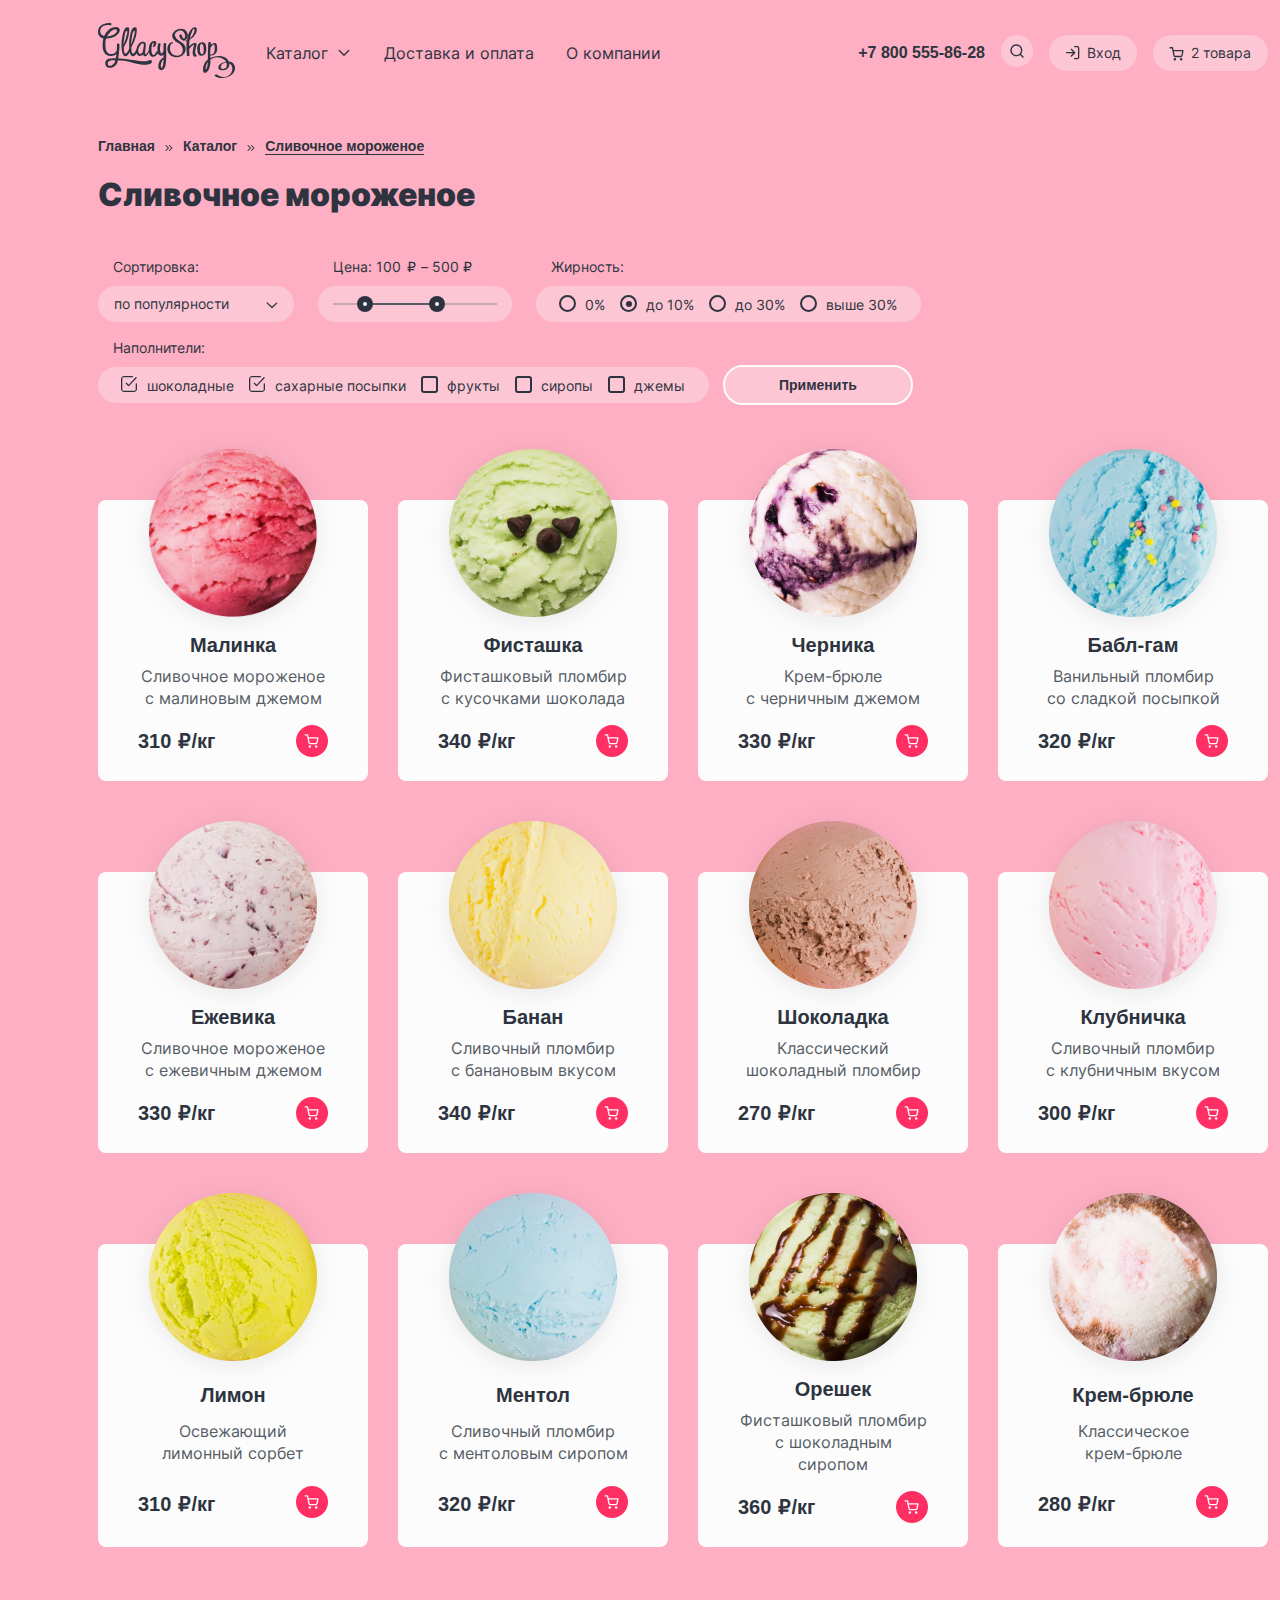
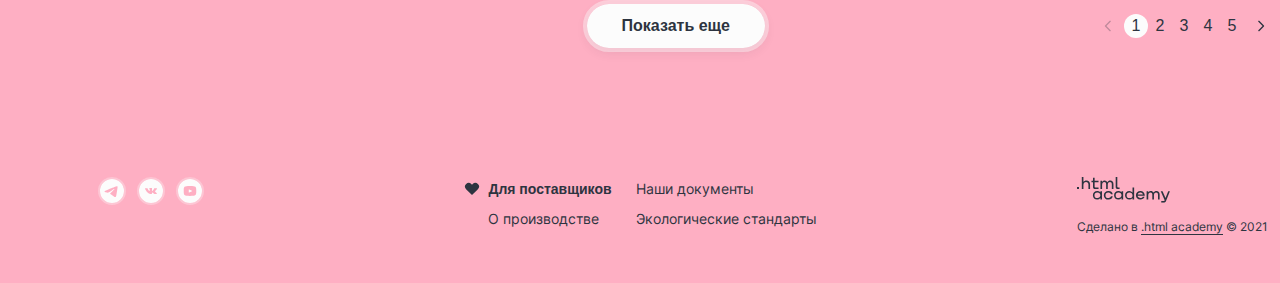
==== commit 2c9fad2a: "Закончена стилизация состояний фильтра" ====
--- a/catalog.html
+++ b/catalog.html
@@ -38,7 +38,7 @@
             </a>
           </li>
           <li class="navigation__item navigation-user__item">
-            <a class="navigation__link navigation-user__link navigation-user__link--login popup-opened" href="#">
+            <a class="navigation__link navigation-user__link navigation-user__link--login" href="#">
               <svg class="navigation__link-icon" xmlns="http://www.w3.org/2000/svg" width="16" height="16" fill="none"><path fill-rule="evenodd" clip-rule="evenodd" d="M9 1.67c0-.37.3-.67.67-.67h2.66a2 2 0 0 1 2 2v9.33a2 2 0 0 1-2 2H9.67a.67.67 0 1 1 0-1.33h2.66a.67.67 0 0 0 .67-.67V3a.67.67 0 0 0-.67-.67H9.67A.67.67 0 0 1 9 1.67Zm-3.14 2.2a.67.67 0 0 1 .94 0l3.33 3.32a.69.69 0 0 1 .13.18.66.66 0 0 1-.13.77L6.8 11.47a.67.67 0 1 1-.94-.94l2.2-2.2h-6.4a.67.67 0 1 1 0-1.33h6.4l-2.2-2.2a.67.67 0 0 1 0-.94Z"/></svg>
               <span>Вход</span>
             </a>
@@ -93,9 +93,11 @@
                 <div class="range-bar" style="left: 31px;
                 width: 66px;">
                   <button class="range-toggle toggle-min" type="button">
+                    <svg class="range-toggle-icon" width="16" height="16" fill="none" xmlns="http://www.w3.org/2000/svg"><circle cx="8" cy="8" r="8"/><circle cx="8" cy="8" r="2"/></svg>
                     <span class="visually-hidden">Изменить минимальную цену.</span>
                   </button>
                   <button class="range-toggle toggle-max" type="button">
+                    <svg class="range-toggle-icon" width="16" height="16" fill="none" xmlns="http://www.w3.org/2000/svg"><circle cx="8" cy="8" r="8"/><circle cx="8" cy="8" r="2"/></svg>
                     <span class="visually-hidden">Изменить максимальную цену.</span>
                   </button>
                 </div>
--- a/style/style.css
+++ b/style/style.css
@@ -260,6 +260,7 @@
 }
 
 .navigation__link:active {
+  outline: none;
   border-radius: 30px;
   background-color: #fcfcfc;
 }
@@ -847,7 +848,7 @@
 .newsletter-container {
   display: flex;
   gap: 30px;
-  margin-bottom: 83px;
+  margin-bottom: 80px;
 }
 
 .news {
@@ -1023,7 +1024,7 @@
 .delivery__inputs-container {
   display: flex;
   flex-wrap: wrap;
-  gap: 22px 16px;
+  gap: 17px 16px;
 }
 
 .delivery__label {
@@ -1047,7 +1048,7 @@
 }
 
 .delivery__input--address {
-  margin-bottom: 32px;
+  margin-bottom: 29px;
   width: 420px;
 }
 
@@ -1332,10 +1333,7 @@
   margin: 0;
   padding: 0;
   border: none;
-  width: 16px;
-  height: 16px;
-  border-radius: 50%;
-  background: #2d3440 url("../img/toggle-button.svg");
+  background-color: transparent;
 }
 
 .toggle-min {
@@ -1346,6 +1344,52 @@
 .toggle-max {
   top: -7px;
   right: -15px;
+}
+
+.range-toggle-icon circle:first-child {
+  fill: #2d3440;
+}
+
+.range-toggle-icon circle:last-child {
+  fill: #fcfcfc;
+}
+
+.range-toggle:hover .range-toggle-icon circle:first-child {
+  fill: #fcfcfc;
+}
+
+.range-toggle:hover .range-toggle-icon circle:last-child {
+  fill: #2d3440;
+}
+
+.range-toggle:focus {
+  border: none;
+  outline: none;
+}
+
+.range-toggle:focus .range-toggle-icon {
+  outline: 2px solid #2d3440;
+  border-radius: 50%;
+}
+
+.range-toggle:focus .range-toggle-icon circle:first-child {
+  fill: #fcfcfc;
+}
+
+.range-toggle:focus .range-toggle-icon circle:last-child {
+  fill: #2d3440;
+}
+
+.range-toggle:active .range-toggle-icon {
+  outline: none;
+}
+
+.range-toggle:active .range-toggle-icon circle:first-child {
+  fill: #2d3440;
+}
+
+.range-toggle:active .range-toggle-icon circle:last-child {
+  fill: #2d3440;
 }
 
 .filter__list {
@@ -1564,6 +1608,7 @@
 }
 
 .popup-opened:active {
+  outline: none;
   border-radius: 30px;
   opacity: 0.3;
   background-color: #ff4a78;
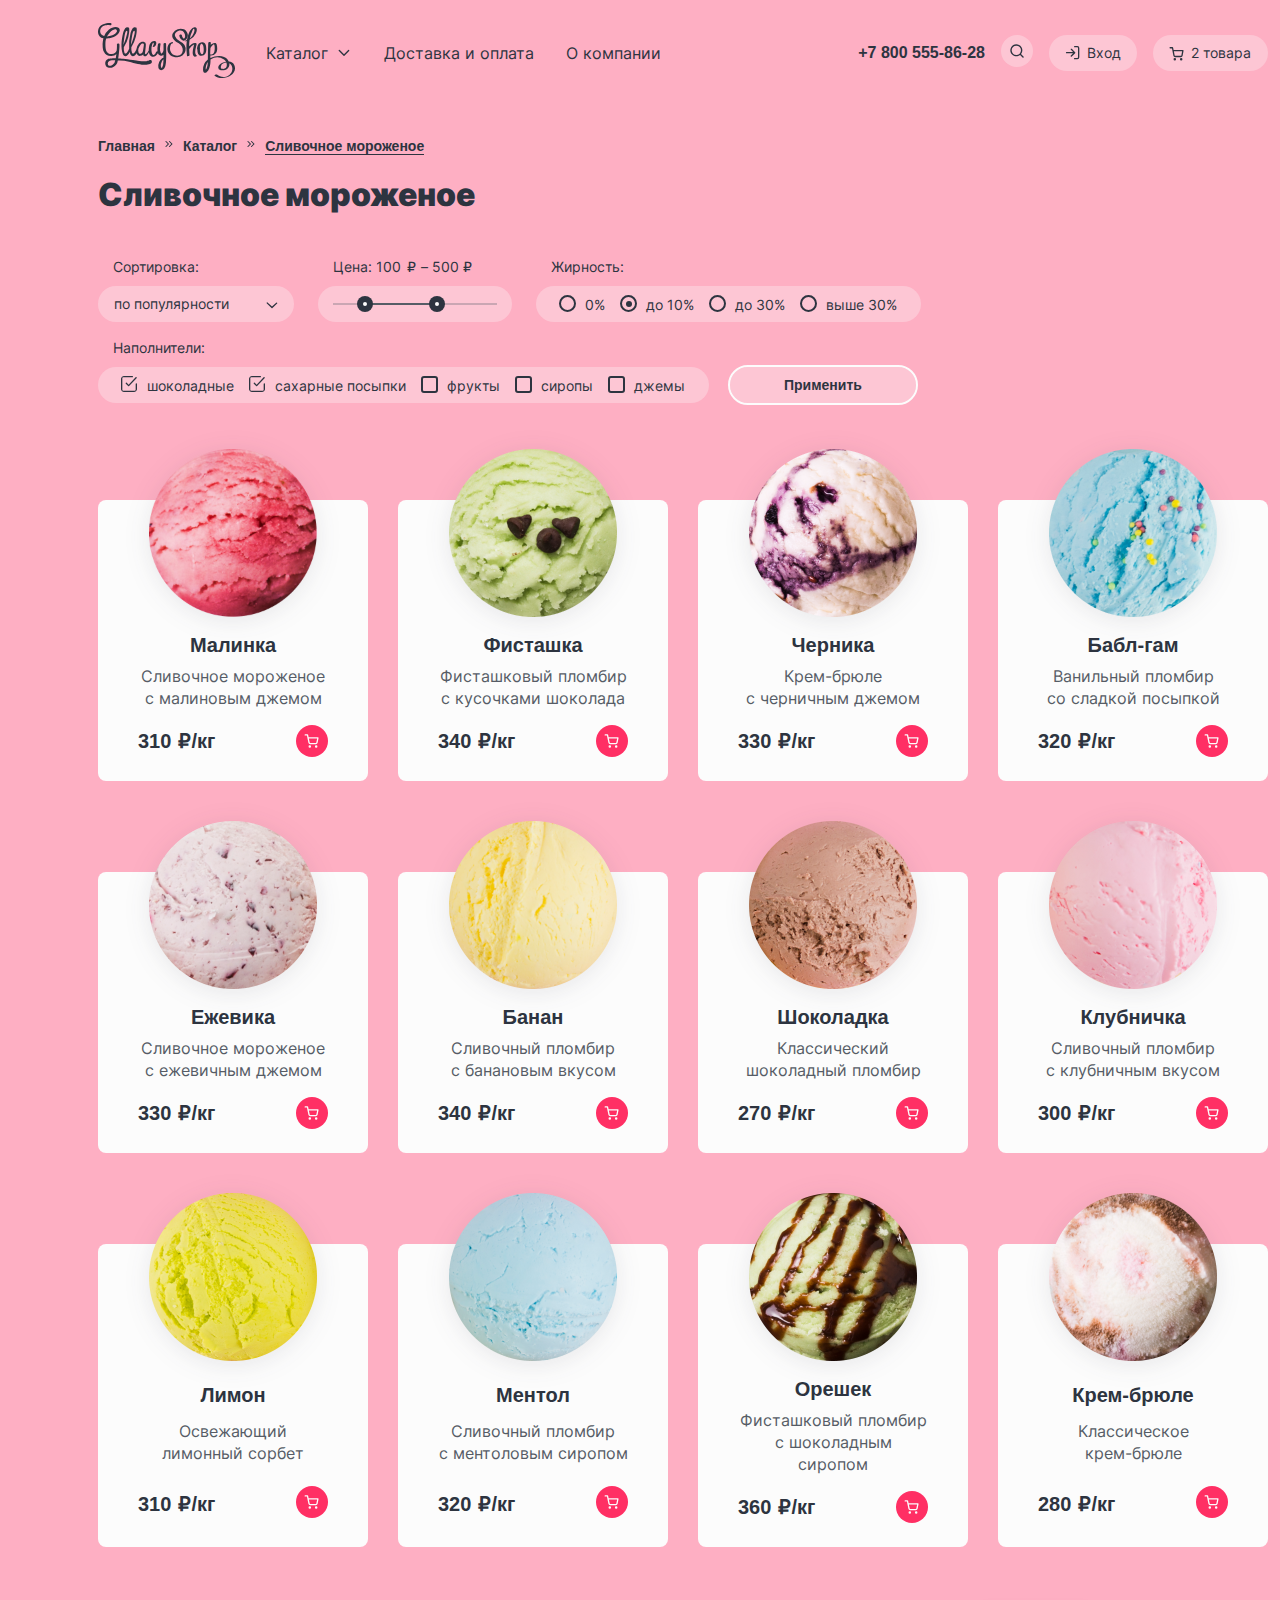
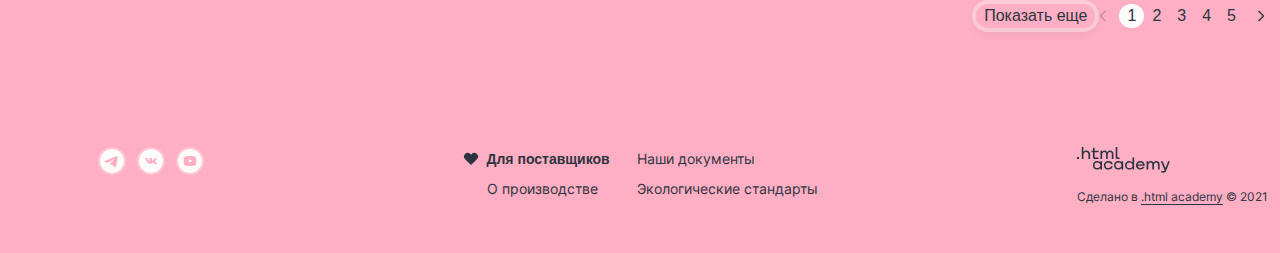
==== commit 34e14a48: "Добавлено dropdown-menu и попап для поиска по сайту" ====
--- a/catalog.html
+++ b/catalog.html
@@ -345,7 +345,7 @@
           </li>
         </ul>
         <div class="pagination">
-          <button class="button button--primary pagination__button--show-more" type="button">Показать еще</button>
+          <button class="button button--primary pagination__button pagination__button--show-more" type="button">Показать еще</button>
           <div class="pagination-container">
             <button class="pagination__button-arrow" type="button" disabled>
               <svg class="pagination__button-arrow-icon" xmlns="http://www.w3.org/2000/svg" width="17" height="16" fill="none"><path fill-rule="evenodd" clip-rule="evenodd" d="M9.71 13.14a.67.67 0 0 0 .94-.95L6.45 8l4.2-4.2a.66.66 0 0 0-.94-.94L5.04 7.52a.66.66 0 0 0 0 .94l4.67 4.68Z"/></svg>
@@ -379,7 +379,7 @@
   </main>
   <footer class="footer">
     <div class="footer__wrapper">
-      <ul class="footer__social-list social-list">
+      <ul class="footer__social-list social social-list">
         <li class="footer__social-item social-item">
           <a class="social__link" href="https://t.me/htmlacademy" target="_blank">
             <span class="social__underlay"></span>
--- a/style/style.css
+++ b/style/style.css
@@ -67,6 +67,8 @@
   outline: 4px solid rgba(252, 252, 252, 0.4);
   background-color: #fcfcfc;
   color: #2d3440;
+  margin-right: 6px;
+  margin-bottom: 10px;
 }
 
 .button--primary:hover {
@@ -98,6 +100,7 @@
 }
 
 .button--extra {
+  margin-bottom: 10px;
   border-radius: 26px;
   outline: 4px solid rgba(255, 47, 100, 0.3);
   background-color: #ff2f64;
@@ -198,6 +201,10 @@
   box-shadow: none;
 }
 
+.button--tooltip:hover {
+  cursor: pointer;
+}
+
 .header {
   padding-top: 23px;
   padding-bottom: 23px;
@@ -221,6 +228,7 @@
 .navigation-user {
   width: 470px;
   display: flex;
+  flex-wrap: wrap;
   justify-content: end;
 }
 
@@ -234,6 +242,11 @@
   padding: 0;
   list-style-type: none;
   display: flex;
+  flex-wrap: wrap;
+}
+
+.navigation__item {
+  position: relative;
 }
 
 .navigation__link {
@@ -332,6 +345,7 @@
 
 .slider__title {
   margin: 0;
+  margin-top: 10px;
   margin-bottom: 24px;
   font-size: 36px;
   font-weight: 900;
@@ -505,6 +519,8 @@
   list-style-type: none;
   display: flex;
   gap: 11px;
+  flex-wrap: wrap;
+  max-width: 350px;
 }
 
 .slider__social-list {
@@ -595,8 +611,8 @@
 }
 
 .banner {
-  width: 570px;
-  padding: 36px 200px 36px 36px;
+  width: 100%;
+  padding: 36px 200px 26px 36px;
   border-radius: 16px;
 }
 
@@ -628,7 +644,7 @@
 
 /* goods */
 .goods {
-  margin-bottom: 40px;
+  margin-bottom: 30px;
 }
 
 .goods__title {
@@ -765,7 +781,7 @@
 
 /* description */
 .description {
-  margin-top: 24px;
+  margin-top: 34px;
   margin-bottom: 80px;
   padding: 24px;
   border-radius: 16px;
@@ -848,13 +864,13 @@
 .newsletter-container {
   display: flex;
   gap: 30px;
-  margin-bottom: 80px;
+  margin-bottom: 84px;
 }
 
 .news {
-  width: 580px;
+  width: 100%;
   border-radius: 16px;
-  background: #d3d3d3 url("../img/news-set-up.jpg") no-repeat bottom -113px right -78px;
+  background: #d3d3d3 url("../img/news-set-up.jpg") no-repeat bottom -105px right -78px;
   background-size: 115%;
   color: #2d3440;
   padding: 33px 100px 32px 32px;
@@ -871,6 +887,8 @@
 }
 
 .news__link {
+  display: block;
+  margin-bottom: 5px;
   color: #2d3440;
   font-size: 24px;
   font-weight: 700;
@@ -879,7 +897,7 @@
 }
 
 .newsletter {
-  width: 570px;
+  width: 100%;
   background: #ffffff url("../img/post-background.png") center center;
   border-radius: 16px;
   padding: 6px;
@@ -890,6 +908,7 @@
   background-color: #ffffff;
   color: #565c66;
   padding: 26px;
+  padding-bottom: 16px;
   border-radius: 16px;
 }
 
@@ -998,6 +1017,7 @@
 
 .delivery__description {
   margin: 0;
+  margin-bottom: 5px;
   font-size: 16px;
   font-weight: 400;
   line-height: 22px;
@@ -1009,6 +1029,7 @@
   background-color: #fcfcfc;
   color: #565c66;
   padding: 40px;
+  padding-bottom: 34px;
   border-radius: 8px;
   box-shadow: 0 15px 40px 0 rgba(45, 52, 64, 0.12);
 }
@@ -1055,6 +1076,46 @@
 .delivery__button {
   display: block;
   margin: auto;
+  margin-bottom: 10px;
+}
+
+/* tooltip */
+.tooltip {
+  position: relative;
+}
+
+.tooltip__message {
+  display: none;
+  position: absolute;
+  top: -11px;
+  left: 24px;
+  width: 150px;
+  border: 1px solid #b9b9b9;
+  border-radius: 1px;
+  background-color: #ffffff;
+  filter: drop-shadow(0 4px 8px rgba(194, 194, 194, 0.2));
+  padding: 10px 8px;
+  color: #565c66;
+  font-size: 12px;
+  font-weight: 400;
+  line-height: 16px;
+}
+
+.tooltip__message::before {
+  position: absolute;
+  top: 12px;
+  left: -6px;
+  width: 10px;
+  height: 10px;
+  border-bottom: 1px solid #b9b9b9;
+  border-left: 1px solid #b9b9b9;
+  background-color: #ffffff;
+  transform: rotate(45deg);
+  content: "";
+}
+
+.tooltip__message--opened {
+  display: block;
 }
 
 /* contacts */
@@ -1076,6 +1137,8 @@
   color: #2d3440;
   width: 343px;
   padding: 40px;
+  padding-top: 37px;
+  padding-bottom: 30px;
   box-sizing: border-box;
 }
 
@@ -1127,17 +1190,24 @@
   justify-content: space-between;
 }
 
+.footer__navigation {
+  max-width: 500px;
+}
+
 .footer__list {
   margin: 0;
   padding: 0;
   list-style-type: none;
   display: grid;
-  grid-template-columns: repeat(2, max-content);
+  grid-template-columns: 150px 206px;
   row-gap: 8px;
 }
 
+.footer__item {
+  padding-left: 24px;
+}
+
 .footer__link {
-  padding-left: 24px;
   text-decoration: none;
   color: #2d3440;
   font-size: 14px;
@@ -1153,10 +1223,14 @@
 .footer__link--current::before {
   position: absolute;
   top: 0;
-  left: 0;
+  left: -24px;
   width: 16px;
   height: 16px;
   content: url("../img/heart-fill.svg");
+}
+
+.footer__credits {
+  max-width: 250px;
 }
 
 .footer__html-academy-logo {
@@ -1189,11 +1263,15 @@
   padding: 0;
   list-style-type: none;
   display: flex;
+  flex-wrap: wrap;
   gap: 28px;
 }
 
+.breadcrumbs__item {
+  position: relative;
+}
+
 .breadcrumbs__link {
-  position: relative;
   color: #2d3440;
   font-size: 14px;
   font-weight: 700;
@@ -1501,6 +1579,7 @@
 
 .filter__button {
   align-self: end;
+  margin-left: 5px;
 }
 
 /* pagination */
@@ -1547,6 +1626,7 @@
 
 .pagination__list {
   display: flex;
+  flex-wrap: wrap;
   margin: 0;
   padding: 0;
   list-style-type: none;
@@ -1560,8 +1640,8 @@
   padding: 2px 8px;
   border: none;
   background-color: transparent;
-  width: 24px;
-  height: 24px;
+  min-width: 24px;
+  min-height: 24px;
   border-radius: 50px;
   color: #2d3440;
   font-size: 16px;
@@ -1588,32 +1668,151 @@
   background-color: #fcfcfc;
 }
 
-.popup-opened {
+.popup--opened {
   border-radius: 30px;
   background-color: #ff4a78;
   color: #fcfcfc;
 }
 
-.popup-opened:hover {
+.popup--opened:hover {
   border-radius: 30px;
   opacity: 0.6;
   background-color: #ff4a78;
 }
 
-.popup-opened:focus {
+.popup--opened:focus {
   border: none;
   border-radius: 30px;
   outline: 2px solid #000000;
   background-color: #ff4a78;
 }
 
-.popup-opened:active {
+.popup--opened:active {
   outline: none;
   border-radius: 30px;
   opacity: 0.3;
   background-color: #ff4a78;
 }
 
-.popup-opened .navigation__link-icon {
+.popup--opened .navigation__link-icon {
   fill: #fcfcfc;
 }
+
+.popup--opened.navigation__link--catalog .navigation__link-icon {
+  transform: rotateX(180deg) translateY(-1px);
+}
+
+.popup--hidden {
+  display: none;
+}
+
+.popup {
+  position: absolute;
+  top: 41px;
+  padding: 8px 0;
+  border-radius: 4px;
+  background-color: #fcfcfc;
+  box-shadow: 0 8px 16px 0 rgba(45, 52, 64, 0.12);
+  color: #2d3440;
+  font-size: 14px;
+  font-weight: 400;
+  line-height: 20px;
+  z-index: 1;
+}
+
+.popup__search {
+  box-sizing: border-box;
+  position: absolute;
+  right: 0;
+  padding: 24px 16px;
+  width: 356px;
+  z-index: 2;
+}
+
+.popup__search--hidden {
+  display: none;
+}
+
+.popup__input {
+  width: 324px;
+}
+
+.popup__clear-button {
+  position: absolute;
+  top: 40px;
+  right: 25px;
+  margin: 0;
+  padding: 0;
+  background-color: transparent;
+  border: none;
+}
+
+.popup__clear-button--hidden {
+  display: none;
+}
+
+.popup__clear-icon {
+  fill: #2d3440;
+  opacity: 0.4;
+}
+
+.navigation__item:hover .popup {
+  display: block;
+}
+
+.dropdown-menu {
+  width: 135px;
+  left: 0;
+}
+
+.dropdown-menu__title {
+  position: relative;
+  margin: 0;
+  padding: 8px 16px;
+  font-weight: 700;
+  letter-spacing: -1px;
+}
+
+.dropdown-menu__title::after {
+  position: absolute;
+  bottom: -4px;
+  left: 16px;
+  right: 16px;
+  height: 1px;
+  background-color: #b9b9b9;
+  content: "";
+}
+
+.dropdown-menu__list {
+  margin: 0;
+  padding: 0;
+  padding-top: 9px;
+  list-style-type: none;
+}
+
+.dropdown-menu__link {
+  display: block;
+  padding: 6px 16px;
+  padding-right: 12px;
+  text-decoration: none;
+  color: #2d3440;
+}
+
+.dropdown-menu__link:hover {
+  background-color: #ffcbd8;
+}
+
+.dropdown-menu__link:active {
+  background-color: #ff7799;
+}
+
+.dropdown-menu__link--current {
+  background-color: #ff4a78;
+  color: #fcfcfc;
+}
+
+.dropdown-menu__link--current:hover,
+.dropdown-menu__link--current:active {
+  background-color: #ff4a78;
+  color: #fcfcfc;
+}
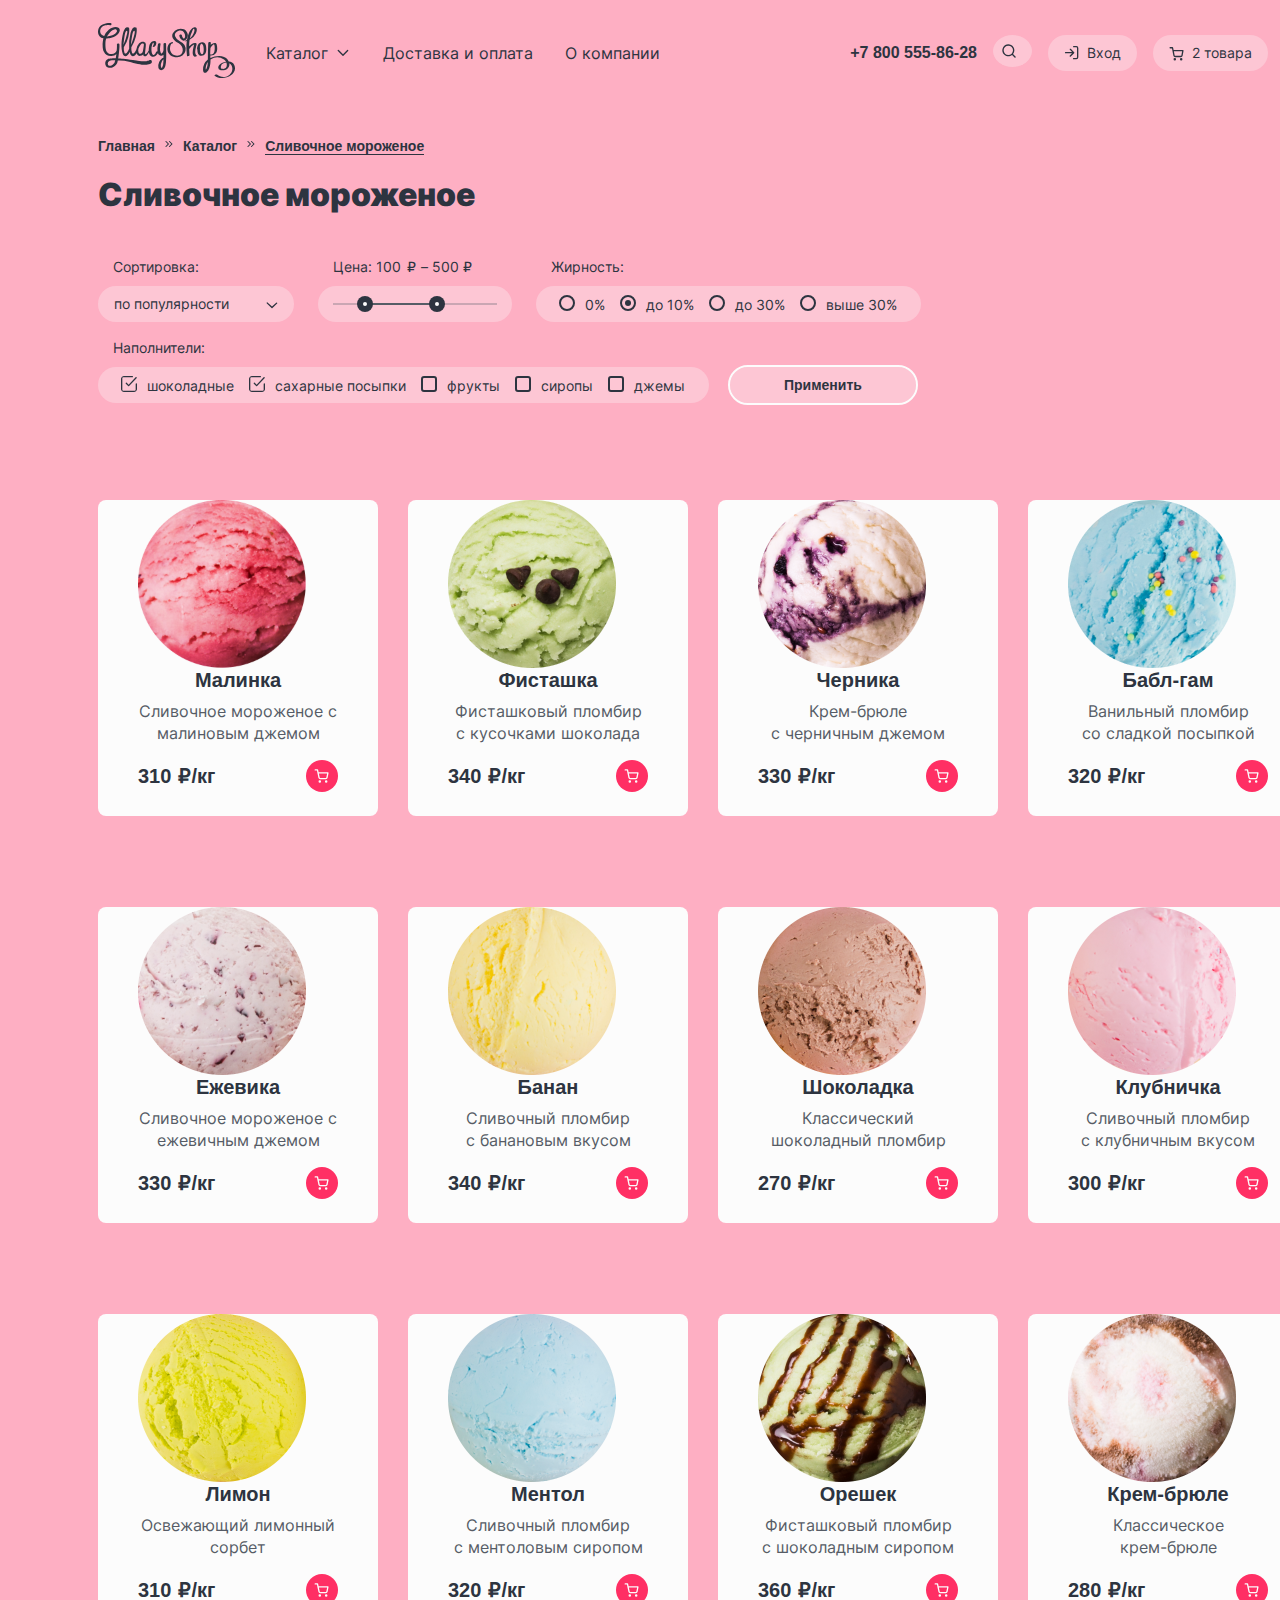
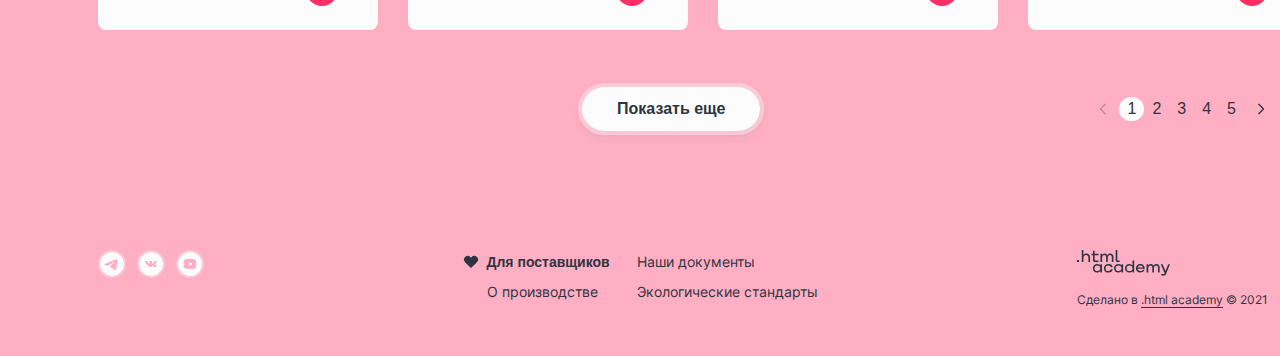
==== commit e245160e: "Проверка на соответствие критериям, добавлены точки в описания картинок и кнопок. Добавлены ссылки в" ====
--- a/catalog.html
+++ b/catalog.html
@@ -9,7 +9,7 @@
   <header class="header">
     <div class="header__wrapper">
       <a class="header__logo" href="#">
-        <img class="logo-image"  src="img/logo.svg" alt="Логотип Глэйси" width="137" height="55">
+        <img class="logo-image"  src="img/logo.svg" alt="Логотип Глэйси." width="137" height="55">
       </a>
       <nav class="navigation navigation-site">
         <ul class="navigation__list">
@@ -18,7 +18,7 @@
               <span class="navigation__link-text">Каталог</span>
               <svg class="navigation__link-icon" width="16" height="17" fill="none" xmlns="http://www.w3.org/2000/svg"><path fill-rule="evenodd" clip-rule="evenodd" d="M3.8 7.05a.67.67 0 1 0-.93.95l4.66 4.66a.66.66 0 0 0 .95 0L13.14 8a.67.67 0 0 0-.94-.95L8 11.25l-4.2-4.2Z"/></svg>
             </a>
-            <span class="visually-hidden">Открыть дополнительное меню каталога</span>
+            <span class="visually-hidden">Открыть дополнительное меню каталога.</span>
           </li>
           <li class="navigation__item">
             <a class="navigation__link" href="#">Доставка и оплата</a>
@@ -34,7 +34,7 @@
           <li class="navigation__item navigation-user__item">
             <a class="navigation__link navigation-user__link navigation__link--search" href="#">
               <svg class="navigation__link-icon" xmlns="http://www.w3.org/2000/svg" width="16" height="16" fill="none"><path fill-rule="evenodd" clip-rule="evenodd" d="M2.66 7.33a4.67 4.67 0 1 1 9.34 0 4.67 4.67 0 0 1-9.34 0Zm8.42 4.69a6 6 0 1 1 .94-.94l2.45 2.45a.67.67 0 1 1-.94.94l-2.45-2.45Z"/></svg>
-              <span class="visually-hidden">Поиск</span>
+              <span class="visually-hidden">Поиск.</span>
             </a>
           </li>
           <li class="navigation__item navigation-user__item">
@@ -46,7 +46,7 @@
           <li class="navigation__item navigation-user__item">
             <a class="navigation__link navigation-user__link navigation-user__link--cart" href="#">
               <svg class="navigation__link-icon" xmlns="http://www.w3.org/2000/svg" width="16" height="17" fill="none"><path fill-rule="evenodd" clip-rule="evenodd" d="M1.17 2.1a.67.67 0 0 0 0 1.34h1.77l.47 2.34v.05l.97 4.83a1.83 1.83 0 0 0 1.82 1.47h5.62a1.83 1.83 0 0 0 1.82-1.47l.93-4.86a.67.67 0 0 0-.66-.8h-9.3l-.47-2.36a.67.67 0 0 0-.66-.53H1.17Zm4.52 8.3-.81-4.06h8.23l-.78 4.07a.5.5 0 0 1-.49.39H6.18a.5.5 0 0 1-.49-.4Zm-1.13 3.96a1.25 1.25 0 1 1 2.49 0 1.25 1.25 0 0 1-2.5 0Zm6.37 0a1.25 1.25 0 1 1 2.5 0 1.25 1.25 0 0 1-2.5 0Z"/></svg>
-              <span class="visually-hidden">Корзина</span>
+              <span class="visually-hidden">Корзина.</span>
               <span>2 товара</span>
             </a>
           </li>
@@ -71,10 +71,10 @@
       </header>
       <h1 class="main__title">Сливочное мороженое</h1>
       <section class="filter">
-        <h2 class="visually-hidden">Фильтры для сортировки мороженого на странице</h2>
+        <h2 class="visually-hidden">Фильтры для сортировки мороженого на странице.</h2>
         <form class="filter__form" action="https://echo.htmlacademy.ru/" method="get">
           <fieldset class="filter__group">
-            <legend class="visually-hidden">Сортировка</legend>
+            <legend class="visually-hidden">Сортировка.</legend>
             <label class="filter__label" for="sorting">Сортировка:</label>
             <select class="filter__input filter__input--select" name="sorting" id="sorting">
               <option value="popular">по популярности</option>
@@ -83,7 +83,7 @@
             </select>
           </fieldset>
           <fieldset class="filter__group">
-            <legend class="visually-hidden">Цена</legend>
+            <legend class="visually-hidden">Цена.</legend>
             <div class="filter__label-input-container">
               <label class="filter__label">Цена: <input class="filter__input filter__input--price" type="number" name="min-price" value="100"> ₽ </label><label class="filter__label filter__label--max-price">–
                 <input class="filter__input filter__input--price" type="number" name="max-price" value="500"> ₽</label>
@@ -181,10 +181,10 @@
         </form>
       </section>
       <section class="goods">
-        <h2 class="visually-hidden">Попробуйте вкусы нашего мороженого</h2>
+        <h2 class="visually-hidden">Попробуйте вкусы нашего мороженого.</h2>
         <ul class="goods__list">
           <li class="goods__item">
-            <img class="goods__image" src="img/goods-raspberry-ice-cream.svg" alt="Сливочное мороженое с малиновым джемом" width="168" height="168">
+            <img class="goods__image" src="img/goods-raspberry-ice-cream.svg" alt="Сливочное мороженое с малиновым джемом." width="168" height="168">
             <h3 class="goods__item-title">Малинка</h3>
             <p class="goods__item-description">Сливочное мороженое с малиновым джемом</p>
             <p class="goods__price-container">
@@ -192,12 +192,11 @@
               <span class="goods__price-type">₽/кг</span>
             </p>
             <button class="goods__cart-button" type="button">
-              <svg class="goods__cart-icon" xmlns="http://www.w3.org/2000/svg" width="16" height="16" fill="none"><path fill-rule="evenodd" clip-rule="evenodd" d="M1.17 1.25a.67.67 0 0 0 0 1.33h1.77l.47 2.34v.05l.97 4.84a1.83 1.83 0 0 0 1.82 1.46h5.62a1.83 1.83 0 0 0 1.82-1.46V9.8l.93-4.86a.67.67 0 0 0-.66-.8h-9.3L4.14 1.8a.67.67 0 0 0-.66-.54H1.17Zm4.52 8.3-.81-4.07h8.23l-.78 4.07a.5.5 0 0 1-.49.4H6.18a.5.5 0 0 1-.49-.4ZM4.56 13.5a1.25 1.25 0 1 1 2.49 0 1.25 1.25 0 0 1-2.5 0Zm6.37 0a1.25 1.25 0 1 1 2.5 0 1.25 1.25 0 0 1-2.5 0Z"/></svg>
-              <span class="visually-hidden">Добавить в корзину</span>
-            </button>
-          </li>
-          <li class="goods__item">
-            <img class="goods__image" src="img/goods-pistachio-ice-cream.png" alt="Фисташковый пломбир с кусочками шоколада" width="168" height="168">
+              <svg class="goods__cart-icon" xmlns="http://www.w3.org/2000/svg" width="16" height="16" role="img" aria-label="Добавить в корзину." fill="none"><path fill-rule="evenodd" clip-rule="evenodd" d="M1.17 1.25a.67.67 0 0 0 0 1.33h1.77l.47 2.34v.05l.97 4.84a1.83 1.83 0 0 0 1.82 1.46h5.62a1.83 1.83 0 0 0 1.82-1.46V9.8l.93-4.86a.67.67 0 0 0-.66-.8h-9.3L4.14 1.8a.67.67 0 0 0-.66-.54H1.17Zm4.52 8.3-.81-4.07h8.23l-.78 4.07a.5.5 0 0 1-.49.4H6.18a.5.5 0 0 1-.49-.4ZM4.56 13.5a1.25 1.25 0 1 1 2.49 0 1.25 1.25 0 0 1-2.5 0Zm6.37 0a1.25 1.25 0 1 1 2.5 0 1.25 1.25 0 0 1-2.5 0Z"/></svg>
+            </button>
+          </li>
+          <li class="goods__item">
+            <img class="goods__image" src="img/goods-pistachio-ice-cream.png" alt="Фисташковый пломбир с кусочками шоколада." width="168" height="168">
             <h3 class="goods__item-title">Фисташка</h3>
             <p class="goods__item-description">Фисташковый пломбир с кусочками шоколада</p>
             <p class="goods__price-container">
@@ -205,13 +204,12 @@
               <span class="goods__price-type">₽/кг</span>
             </p>
             <button class="goods__cart-button" type="button">
-              <svg class="goods__cart-icon" xmlns="http://www.w3.org/2000/svg" width="16" height="16" fill="none"><path fill-rule="evenodd" clip-rule="evenodd" d="M1.17 1.25a.67.67 0 0 0 0 1.33h1.77l.47 2.34v.05l.97 4.84a1.83 1.83 0 0 0 1.82 1.46h5.62a1.83 1.83 0 0 0 1.82-1.46V9.8l.93-4.86a.67.67 0 0 0-.66-.8h-9.3L4.14 1.8a.67.67 0 0 0-.66-.54H1.17Zm4.52 8.3-.81-4.07h8.23l-.78 4.07a.5.5 0 0 1-.49.4H6.18a.5.5 0 0 1-.49-.4ZM4.56 13.5a1.25 1.25 0 1 1 2.49 0 1.25 1.25 0 0 1-2.5 0Zm6.37 0a1.25 1.25 0 1 1 2.5 0 1.25 1.25 0 0 1-2.5 0Z"/></svg>
-              <span class="visually-hidden">Добавить в корзину</span>
+              <svg class="goods__cart-icon" xmlns="http://www.w3.org/2000/svg" width="16" height="16" role="img" aria-label="Добавить в корзину."  fill="none"><path fill-rule="evenodd" clip-rule="evenodd" d="M1.17 1.25a.67.67 0 0 0 0 1.33h1.77l.47 2.34v.05l.97 4.84a1.83 1.83 0 0 0 1.82 1.46h5.62a1.83 1.83 0 0 0 1.82-1.46V9.8l.93-4.86a.67.67 0 0 0-.66-.8h-9.3L4.14 1.8a.67.67 0 0 0-.66-.54H1.17Zm4.52 8.3-.81-4.07h8.23l-.78 4.07a.5.5 0 0 1-.49.4H6.18a.5.5 0 0 1-.49-.4ZM4.56 13.5a1.25 1.25 0 1 1 2.49 0 1.25 1.25 0 0 1-2.5 0Zm6.37 0a1.25 1.25 0 1 1 2.5 0 1.25 1.25 0 0 1-2.5 0Z"/></svg>
             </button>
           </li>
           <li class="goods__item">
             <img class="goods__image" src="img/goods-blueberry-ice-cream.png" alt="Крем-брюле
-            с черничным джемом" width="168" height="168">
+            с черничным джемом." width="168" height="168">
             <h3 class="goods__item-title">Черника</h3>
             <p class="goods__item-description">Крем-брюле <br>
               с черничным джемом</p>
@@ -220,13 +218,12 @@
                 <span class="goods__price-type">₽/кг</span>
               </p>
             <button class="goods__cart-button" type="button">
-              <svg class="goods__cart-icon" xmlns="http://www.w3.org/2000/svg" width="16" height="16" fill="none"><path fill-rule="evenodd" clip-rule="evenodd" d="M1.17 1.25a.67.67 0 0 0 0 1.33h1.77l.47 2.34v.05l.97 4.84a1.83 1.83 0 0 0 1.82 1.46h5.62a1.83 1.83 0 0 0 1.82-1.46V9.8l.93-4.86a.67.67 0 0 0-.66-.8h-9.3L4.14 1.8a.67.67 0 0 0-.66-.54H1.17Zm4.52 8.3-.81-4.07h8.23l-.78 4.07a.5.5 0 0 1-.49.4H6.18a.5.5 0 0 1-.49-.4ZM4.56 13.5a1.25 1.25 0 1 1 2.49 0 1.25 1.25 0 0 1-2.5 0Zm6.37 0a1.25 1.25 0 1 1 2.5 0 1.25 1.25 0 0 1-2.5 0Z"/></svg>
-              <span class="visually-hidden">Добавить в корзину</span>
+              <svg class="goods__cart-icon" xmlns="http://www.w3.org/2000/svg" width="16" height="16" role="img" aria-label="Добавить в корзину."  fill="none"><path fill-rule="evenodd" clip-rule="evenodd" d="M1.17 1.25a.67.67 0 0 0 0 1.33h1.77l.47 2.34v.05l.97 4.84a1.83 1.83 0 0 0 1.82 1.46h5.62a1.83 1.83 0 0 0 1.82-1.46V9.8l.93-4.86a.67.67 0 0 0-.66-.8h-9.3L4.14 1.8a.67.67 0 0 0-.66-.54H1.17Zm4.52 8.3-.81-4.07h8.23l-.78 4.07a.5.5 0 0 1-.49.4H6.18a.5.5 0 0 1-.49-.4ZM4.56 13.5a1.25 1.25 0 1 1 2.49 0 1.25 1.25 0 0 1-2.5 0Zm6.37 0a1.25 1.25 0 1 1 2.5 0 1.25 1.25 0 0 1-2.5 0Z"/></svg>
             </button>
           </li>
           <li class="goods__item">
             <img class="goods__image" src="img/goods-bubble-gum-ice-cream.png" alt="Ванильный пломбир
-            со сладкой посыпкой" width="168" height="168">
+            со сладкой посыпкой." width="168" height="168">
             <h3 class="goods__item-title">Бабл-гам</h3>
             <p class="goods__item-description">Ванильный пломбир <br>
               со сладкой посыпкой</p>
@@ -235,12 +232,11 @@
               <span class="goods__price-type">₽/кг</span>
             </p>
             <button class="goods__cart-button" type="button">
-              <svg class="goods__cart-icon" xmlns="http://www.w3.org/2000/svg" width="16" height="16" fill="none"><path fill-rule="evenodd" clip-rule="evenodd" d="M1.17 1.25a.67.67 0 0 0 0 1.33h1.77l.47 2.34v.05l.97 4.84a1.83 1.83 0 0 0 1.82 1.46h5.62a1.83 1.83 0 0 0 1.82-1.46V9.8l.93-4.86a.67.67 0 0 0-.66-.8h-9.3L4.14 1.8a.67.67 0 0 0-.66-.54H1.17Zm4.52 8.3-.81-4.07h8.23l-.78 4.07a.5.5 0 0 1-.49.4H6.18a.5.5 0 0 1-.49-.4ZM4.56 13.5a1.25 1.25 0 1 1 2.49 0 1.25 1.25 0 0 1-2.5 0Zm6.37 0a1.25 1.25 0 1 1 2.5 0 1.25 1.25 0 0 1-2.5 0Z"/></svg>
-              <span class="visually-hidden">Добавить в корзину</span>
-            </button>
-          </li>
-          <li class="goods__item">
-            <img class="goods__image" src="img/goods-blackberry-ice-cream.png" alt="Сливочное мороженое с ежевичным джемом" width="168" height="168">
+              <svg class="goods__cart-icon" xmlns="http://www.w3.org/2000/svg" width="16" height="16" role="img" aria-label="Добавить в корзину."  fill="none"><path fill-rule="evenodd" clip-rule="evenodd" d="M1.17 1.25a.67.67 0 0 0 0 1.33h1.77l.47 2.34v.05l.97 4.84a1.83 1.83 0 0 0 1.82 1.46h5.62a1.83 1.83 0 0 0 1.82-1.46V9.8l.93-4.86a.67.67 0 0 0-.66-.8h-9.3L4.14 1.8a.67.67 0 0 0-.66-.54H1.17Zm4.52 8.3-.81-4.07h8.23l-.78 4.07a.5.5 0 0 1-.49.4H6.18a.5.5 0 0 1-.49-.4ZM4.56 13.5a1.25 1.25 0 1 1 2.49 0 1.25 1.25 0 0 1-2.5 0Zm6.37 0a1.25 1.25 0 1 1 2.5 0 1.25 1.25 0 0 1-2.5 0Z"/></svg>
+            </button>
+          </li>
+          <li class="goods__item">
+            <img class="goods__image" src="img/goods-blackberry-ice-cream.png" alt="Сливочное мороженое с ежевичным джемом." width="168" height="168">
             <h3 class="goods__item-title">Ежевика</h3>
             <p class="goods__item-description">Сливочное мороженое с ежевичным джемом</p>
             <p class="goods__price-container">
@@ -248,12 +244,11 @@
               <span class="goods__price-type">₽/кг</span>
             </p>
             <button class="goods__cart-button" type="button">
-              <svg class="goods__cart-icon" xmlns="http://www.w3.org/2000/svg" width="16" height="16" fill="none"><path fill-rule="evenodd" clip-rule="evenodd" d="M1.17 1.25a.67.67 0 0 0 0 1.33h1.77l.47 2.34v.05l.97 4.84a1.83 1.83 0 0 0 1.82 1.46h5.62a1.83 1.83 0 0 0 1.82-1.46V9.8l.93-4.86a.67.67 0 0 0-.66-.8h-9.3L4.14 1.8a.67.67 0 0 0-.66-.54H1.17Zm4.52 8.3-.81-4.07h8.23l-.78 4.07a.5.5 0 0 1-.49.4H6.18a.5.5 0 0 1-.49-.4ZM4.56 13.5a1.25 1.25 0 1 1 2.49 0 1.25 1.25 0 0 1-2.5 0Zm6.37 0a1.25 1.25 0 1 1 2.5 0 1.25 1.25 0 0 1-2.5 0Z"/></svg>
-              <span class="visually-hidden">Добавить в корзину</span>
-            </button>
-          </li>
-          <li class="goods__item">
-            <img class="goods__image" src="img/goods-banana-ice-cream.png" alt="Сливочный пломбир с банановым вкусом" width="168" height="168">
+              <svg class="goods__cart-icon" xmlns="http://www.w3.org/2000/svg" width="16" height="16" role="img" aria-label="Добавить в корзину."  fill="none"><path fill-rule="evenodd" clip-rule="evenodd" d="M1.17 1.25a.67.67 0 0 0 0 1.33h1.77l.47 2.34v.05l.97 4.84a1.83 1.83 0 0 0 1.82 1.46h5.62a1.83 1.83 0 0 0 1.82-1.46V9.8l.93-4.86a.67.67 0 0 0-.66-.8h-9.3L4.14 1.8a.67.67 0 0 0-.66-.54H1.17Zm4.52 8.3-.81-4.07h8.23l-.78 4.07a.5.5 0 0 1-.49.4H6.18a.5.5 0 0 1-.49-.4ZM4.56 13.5a1.25 1.25 0 1 1 2.49 0 1.25 1.25 0 0 1-2.5 0Zm6.37 0a1.25 1.25 0 1 1 2.5 0 1.25 1.25 0 0 1-2.5 0Z"/></svg>
+            </button>
+          </li>
+          <li class="goods__item">
+            <img class="goods__image" src="img/goods-banana-ice-cream.png" alt="Сливочный пломбир с банановым вкусом." width="168" height="168">
             <h3 class="goods__item-title">Банан</h3>
             <p class="goods__item-description">Сливочный пломбир <br> с банановым вкусом</p>
             <p class="goods__price-container">
@@ -261,12 +256,11 @@
               <span class="goods__price-type">₽/кг</span>
             </p>
             <button class="goods__cart-button" type="button">
-              <svg class="goods__cart-icon" xmlns="http://www.w3.org/2000/svg" width="16" height="16" fill="none"><path fill-rule="evenodd" clip-rule="evenodd" d="M1.17 1.25a.67.67 0 0 0 0 1.33h1.77l.47 2.34v.05l.97 4.84a1.83 1.83 0 0 0 1.82 1.46h5.62a1.83 1.83 0 0 0 1.82-1.46V9.8l.93-4.86a.67.67 0 0 0-.66-.8h-9.3L4.14 1.8a.67.67 0 0 0-.66-.54H1.17Zm4.52 8.3-.81-4.07h8.23l-.78 4.07a.5.5 0 0 1-.49.4H6.18a.5.5 0 0 1-.49-.4ZM4.56 13.5a1.25 1.25 0 1 1 2.49 0 1.25 1.25 0 0 1-2.5 0Zm6.37 0a1.25 1.25 0 1 1 2.5 0 1.25 1.25 0 0 1-2.5 0Z"/></svg>
-              <span class="visually-hidden">Добавить в корзину</span>
-            </button>
-          </li>
-          <li class="goods__item">
-            <img class="goods__image" src="img/goods-chocolate-ice-cream.png" alt="Классический шоколадный пломбир" width="168" height="168">
+              <svg class="goods__cart-icon" xmlns="http://www.w3.org/2000/svg" width="16" height="16" role="img" aria-label="Добавить в корзину."  fill="none"><path fill-rule="evenodd" clip-rule="evenodd" d="M1.17 1.25a.67.67 0 0 0 0 1.33h1.77l.47 2.34v.05l.97 4.84a1.83 1.83 0 0 0 1.82 1.46h5.62a1.83 1.83 0 0 0 1.82-1.46V9.8l.93-4.86a.67.67 0 0 0-.66-.8h-9.3L4.14 1.8a.67.67 0 0 0-.66-.54H1.17Zm4.52 8.3-.81-4.07h8.23l-.78 4.07a.5.5 0 0 1-.49.4H6.18a.5.5 0 0 1-.49-.4ZM4.56 13.5a1.25 1.25 0 1 1 2.49 0 1.25 1.25 0 0 1-2.5 0Zm6.37 0a1.25 1.25 0 1 1 2.5 0 1.25 1.25 0 0 1-2.5 0Z"/></svg>
+            </button>
+          </li>
+          <li class="goods__item">
+            <img class="goods__image" src="img/goods-chocolate-ice-cream.png" alt="Классический шоколадный пломбир." width="168" height="168">
             <h3 class="goods__item-title">Шоколадка</h3>
             <p class="goods__item-description">Классический шоколадный пломбир</p>
             <p class="goods__price-container">
@@ -274,12 +268,11 @@
               <span class="goods__price-type">₽/кг</span>
             </p>
             <button class="goods__cart-button" type="button">
-              <svg class="goods__cart-icon" xmlns="http://www.w3.org/2000/svg" width="16" height="16" fill="none"><path fill-rule="evenodd" clip-rule="evenodd" d="M1.17 1.25a.67.67 0 0 0 0 1.33h1.77l.47 2.34v.05l.97 4.84a1.83 1.83 0 0 0 1.82 1.46h5.62a1.83 1.83 0 0 0 1.82-1.46V9.8l.93-4.86a.67.67 0 0 0-.66-.8h-9.3L4.14 1.8a.67.67 0 0 0-.66-.54H1.17Zm4.52 8.3-.81-4.07h8.23l-.78 4.07a.5.5 0 0 1-.49.4H6.18a.5.5 0 0 1-.49-.4ZM4.56 13.5a1.25 1.25 0 1 1 2.49 0 1.25 1.25 0 0 1-2.5 0Zm6.37 0a1.25 1.25 0 1 1 2.5 0 1.25 1.25 0 0 1-2.5 0Z"/></svg>
-              <span class="visually-hidden">Добавить в корзину</span>
-            </button>
-          </li>
-          <li class="goods__item">
-            <img class="goods__image" src="img/goods-strawberry-ice-cream.png" alt="Сливочный пломбир с клубничным вкусом" width="168" height="168">
+              <svg class="goods__cart-icon" xmlns="http://www.w3.org/2000/svg" width="16" height="16" role="img" aria-label="Добавить в корзину."  fill="none"><path fill-rule="evenodd" clip-rule="evenodd" d="M1.17 1.25a.67.67 0 0 0 0 1.33h1.77l.47 2.34v.05l.97 4.84a1.83 1.83 0 0 0 1.82 1.46h5.62a1.83 1.83 0 0 0 1.82-1.46V9.8l.93-4.86a.67.67 0 0 0-.66-.8h-9.3L4.14 1.8a.67.67 0 0 0-.66-.54H1.17Zm4.52 8.3-.81-4.07h8.23l-.78 4.07a.5.5 0 0 1-.49.4H6.18a.5.5 0 0 1-.49-.4ZM4.56 13.5a1.25 1.25 0 1 1 2.49 0 1.25 1.25 0 0 1-2.5 0Zm6.37 0a1.25 1.25 0 1 1 2.5 0 1.25 1.25 0 0 1-2.5 0Z"/></svg>
+            </button>
+          </li>
+          <li class="goods__item">
+            <img class="goods__image" src="img/goods-strawberry-ice-cream.png" alt="Сливочный пломбир с клубничным вкусом." width="168" height="168">
             <h3 class="goods__item-title">Клубничка</h3>
             <p class="goods__item-description">Сливочный пломбир <br> с клубничным вкусом</p>
             <p class="goods__price-container">
@@ -287,12 +280,11 @@
               <span class="goods__price-type">₽/кг</span>
             </p>
             <button class="goods__cart-button" type="button">
-              <svg class="goods__cart-icon" xmlns="http://www.w3.org/2000/svg" width="16" height="16" fill="none"><path fill-rule="evenodd" clip-rule="evenodd" d="M1.17 1.25a.67.67 0 0 0 0 1.33h1.77l.47 2.34v.05l.97 4.84a1.83 1.83 0 0 0 1.82 1.46h5.62a1.83 1.83 0 0 0 1.82-1.46V9.8l.93-4.86a.67.67 0 0 0-.66-.8h-9.3L4.14 1.8a.67.67 0 0 0-.66-.54H1.17Zm4.52 8.3-.81-4.07h8.23l-.78 4.07a.5.5 0 0 1-.49.4H6.18a.5.5 0 0 1-.49-.4ZM4.56 13.5a1.25 1.25 0 1 1 2.49 0 1.25 1.25 0 0 1-2.5 0Zm6.37 0a1.25 1.25 0 1 1 2.5 0 1.25 1.25 0 0 1-2.5 0Z"/></svg>
-              <span class="visually-hidden">Добавить в корзину</span>
-            </button>
-          </li>
-          <li class="goods__item">
-            <img class="goods__image" src="img/goods-lemon-ice-cream.png" alt="Освежающий лимонный сорбет" width="168" height="168">
+              <svg class="goods__cart-icon" xmlns="http://www.w3.org/2000/svg" width="16" height="16" role="img" aria-label="Добавить в корзину."  fill="none"><path fill-rule="evenodd" clip-rule="evenodd" d="M1.17 1.25a.67.67 0 0 0 0 1.33h1.77l.47 2.34v.05l.97 4.84a1.83 1.83 0 0 0 1.82 1.46h5.62a1.83 1.83 0 0 0 1.82-1.46V9.8l.93-4.86a.67.67 0 0 0-.66-.8h-9.3L4.14 1.8a.67.67 0 0 0-.66-.54H1.17Zm4.52 8.3-.81-4.07h8.23l-.78 4.07a.5.5 0 0 1-.49.4H6.18a.5.5 0 0 1-.49-.4ZM4.56 13.5a1.25 1.25 0 1 1 2.49 0 1.25 1.25 0 0 1-2.5 0Zm6.37 0a1.25 1.25 0 1 1 2.5 0 1.25 1.25 0 0 1-2.5 0Z"/></svg>
+            </button>
+          </li>
+          <li class="goods__item">
+            <img class="goods__image" src="img/goods-lemon-ice-cream.png" alt="Освежающий лимонный сорбет." width="168" height="168">
             <h3 class="goods__item-title">Лимон</h3>
             <p class="goods__item-description">Освежающий лимонный сорбет</p>
             <p class="goods__price-container">
@@ -300,12 +292,11 @@
               <span class="goods__price-type">₽/кг</span>
             </p>
             <button class="goods__cart-button" type="button">
-              <svg class="goods__cart-icon" xmlns="http://www.w3.org/2000/svg" width="16" height="16" fill="none"><path fill-rule="evenodd" clip-rule="evenodd" d="M1.17 1.25a.67.67 0 0 0 0 1.33h1.77l.47 2.34v.05l.97 4.84a1.83 1.83 0 0 0 1.82 1.46h5.62a1.83 1.83 0 0 0 1.82-1.46V9.8l.93-4.86a.67.67 0 0 0-.66-.8h-9.3L4.14 1.8a.67.67 0 0 0-.66-.54H1.17Zm4.52 8.3-.81-4.07h8.23l-.78 4.07a.5.5 0 0 1-.49.4H6.18a.5.5 0 0 1-.49-.4ZM4.56 13.5a1.25 1.25 0 1 1 2.49 0 1.25 1.25 0 0 1-2.5 0Zm6.37 0a1.25 1.25 0 1 1 2.5 0 1.25 1.25 0 0 1-2.5 0Z"/></svg>
-              <span class="visually-hidden">Добавить в корзину</span>
-            </button>
-          </li>
-          <li class="goods__item">
-            <img class="goods__image" src="img/goods-menthol-ice-cream.png" alt="Сливочный пломбир с ментоловым сиропом" width="168" height="168">
+              <svg class="goods__cart-icon" xmlns="http://www.w3.org/2000/svg" width="16" height="16" role="img" aria-label="Добавить в корзину."  fill="none"><path fill-rule="evenodd" clip-rule="evenodd" d="M1.17 1.25a.67.67 0 0 0 0 1.33h1.77l.47 2.34v.05l.97 4.84a1.83 1.83 0 0 0 1.82 1.46h5.62a1.83 1.83 0 0 0 1.82-1.46V9.8l.93-4.86a.67.67 0 0 0-.66-.8h-9.3L4.14 1.8a.67.67 0 0 0-.66-.54H1.17Zm4.52 8.3-.81-4.07h8.23l-.78 4.07a.5.5 0 0 1-.49.4H6.18a.5.5 0 0 1-.49-.4ZM4.56 13.5a1.25 1.25 0 1 1 2.49 0 1.25 1.25 0 0 1-2.5 0Zm6.37 0a1.25 1.25 0 1 1 2.5 0 1.25 1.25 0 0 1-2.5 0Z"/></svg>
+            </button>
+          </li>
+          <li class="goods__item">
+            <img class="goods__image" src="img/goods-menthol-ice-cream.png" alt="Сливочный пломбир с ментоловым сиропом." width="168" height="168">
             <h3 class="goods__item-title">Ментол</h3>
             <p class="goods__item-description">Сливочный пломбир <br> с ментоловым сиропом</p>
             <p class="goods__price-container">
@@ -313,12 +304,11 @@
               <span class="goods__price-type">₽/кг</span>
             </p>
             <button class="goods__cart-button" type="button">
-              <svg class="goods__cart-icon" xmlns="http://www.w3.org/2000/svg" width="16" height="16" fill="none"><path fill-rule="evenodd" clip-rule="evenodd" d="M1.17 1.25a.67.67 0 0 0 0 1.33h1.77l.47 2.34v.05l.97 4.84a1.83 1.83 0 0 0 1.82 1.46h5.62a1.83 1.83 0 0 0 1.82-1.46V9.8l.93-4.86a.67.67 0 0 0-.66-.8h-9.3L4.14 1.8a.67.67 0 0 0-.66-.54H1.17Zm4.52 8.3-.81-4.07h8.23l-.78 4.07a.5.5 0 0 1-.49.4H6.18a.5.5 0 0 1-.49-.4ZM4.56 13.5a1.25 1.25 0 1 1 2.49 0 1.25 1.25 0 0 1-2.5 0Zm6.37 0a1.25 1.25 0 1 1 2.5 0 1.25 1.25 0 0 1-2.5 0Z"/></svg>
-              <span class="visually-hidden">Добавить в корзину</span>
-            </button>
-          </li>
-          <li class="goods__item">
-            <img class="goods__image" src="img/goods-nut-ice-cream.png" alt="Фисташковый пломбир с шоколадным сиропом" width="168" height="168">
+              <svg class="goods__cart-icon" xmlns="http://www.w3.org/2000/svg" width="16" height="16" role="img" aria-label="Добавить в корзину."  fill="none"><path fill-rule="evenodd" clip-rule="evenodd" d="M1.17 1.25a.67.67 0 0 0 0 1.33h1.77l.47 2.34v.05l.97 4.84a1.83 1.83 0 0 0 1.82 1.46h5.62a1.83 1.83 0 0 0 1.82-1.46V9.8l.93-4.86a.67.67 0 0 0-.66-.8h-9.3L4.14 1.8a.67.67 0 0 0-.66-.54H1.17Zm4.52 8.3-.81-4.07h8.23l-.78 4.07a.5.5 0 0 1-.49.4H6.18a.5.5 0 0 1-.49-.4ZM4.56 13.5a1.25 1.25 0 1 1 2.49 0 1.25 1.25 0 0 1-2.5 0Zm6.37 0a1.25 1.25 0 1 1 2.5 0 1.25 1.25 0 0 1-2.5 0Z"/></svg>
+            </button>
+          </li>
+          <li class="goods__item">
+            <img class="goods__image" src="img/goods-nut-ice-cream.png" alt="Фисташковый пломбир с шоколадным сиропом." width="168" height="168">
             <h3 class="goods__item-title">Орешек</h3>
             <p class="goods__item-description">Фисташковый пломбир с шоколадным сиропом</p>
             <p class="goods__price-container">
@@ -326,12 +316,11 @@
               <span class="goods__price-type">₽/кг</span>
             </p>
             <button class="goods__cart-button" type="button">
-              <svg class="goods__cart-icon" xmlns="http://www.w3.org/2000/svg" width="16" height="16" fill="none"><path fill-rule="evenodd" clip-rule="evenodd" d="M1.17 1.25a.67.67 0 0 0 0 1.33h1.77l.47 2.34v.05l.97 4.84a1.83 1.83 0 0 0 1.82 1.46h5.62a1.83 1.83 0 0 0 1.82-1.46V9.8l.93-4.86a.67.67 0 0 0-.66-.8h-9.3L4.14 1.8a.67.67 0 0 0-.66-.54H1.17Zm4.52 8.3-.81-4.07h8.23l-.78 4.07a.5.5 0 0 1-.49.4H6.18a.5.5 0 0 1-.49-.4ZM4.56 13.5a1.25 1.25 0 1 1 2.49 0 1.25 1.25 0 0 1-2.5 0Zm6.37 0a1.25 1.25 0 1 1 2.5 0 1.25 1.25 0 0 1-2.5 0Z"/></svg>
-              <span class="visually-hidden">Добавить в корзину</span>
-            </button>
-          </li>
-          <li class="goods__item">
-            <img class="goods__image" src="img/goods-creme-caramel-ice-cream.png" alt="Классическое крем-брюле" width="168" height="168">
+              <svg class="goods__cart-icon" xmlns="http://www.w3.org/2000/svg" width="16" height="16" role="img" aria-label="Добавить в корзину."  fill="none"><path fill-rule="evenodd" clip-rule="evenodd" d="M1.17 1.25a.67.67 0 0 0 0 1.33h1.77l.47 2.34v.05l.97 4.84a1.83 1.83 0 0 0 1.82 1.46h5.62a1.83 1.83 0 0 0 1.82-1.46V9.8l.93-4.86a.67.67 0 0 0-.66-.8h-9.3L4.14 1.8a.67.67 0 0 0-.66-.54H1.17Zm4.52 8.3-.81-4.07h8.23l-.78 4.07a.5.5 0 0 1-.49.4H6.18a.5.5 0 0 1-.49-.4ZM4.56 13.5a1.25 1.25 0 1 1 2.49 0 1.25 1.25 0 0 1-2.5 0Zm6.37 0a1.25 1.25 0 1 1 2.5 0 1.25 1.25 0 0 1-2.5 0Z"/></svg>
+            </button>
+          </li>
+          <li class="goods__item">
+            <img class="goods__image" src="img/goods-creme-caramel-ice-cream.png" alt="Классическое крем-брюле." width="168" height="168">
             <h3 class="goods__item-title">Крем-брюле</h3>
             <p class="goods__item-description">Классическое <br> крем-брюле</p>
             <p class="goods__price-container">
@@ -339,8 +328,7 @@
               <span class="goods__price-type">₽/кг</span>
             </p>
             <button class="goods__cart-button" type="button">
-              <svg class="goods__cart-icon" xmlns="http://www.w3.org/2000/svg" width="16" height="16" fill="none"><path fill-rule="evenodd" clip-rule="evenodd" d="M1.17 1.25a.67.67 0 0 0 0 1.33h1.77l.47 2.34v.05l.97 4.84a1.83 1.83 0 0 0 1.82 1.46h5.62a1.83 1.83 0 0 0 1.82-1.46V9.8l.93-4.86a.67.67 0 0 0-.66-.8h-9.3L4.14 1.8a.67.67 0 0 0-.66-.54H1.17Zm4.52 8.3-.81-4.07h8.23l-.78 4.07a.5.5 0 0 1-.49.4H6.18a.5.5 0 0 1-.49-.4ZM4.56 13.5a1.25 1.25 0 1 1 2.49 0 1.25 1.25 0 0 1-2.5 0Zm6.37 0a1.25 1.25 0 1 1 2.5 0 1.25 1.25 0 0 1-2.5 0Z"/></svg>
-              <span class="visually-hidden">Добавить в корзину</span>
+              <svg class="goods__cart-icon" xmlns="http://www.w3.org/2000/svg" width="16" height="16" role="img" aria-label="Добавить в корзину."  fill="none"><path fill-rule="evenodd" clip-rule="evenodd" d="M1.17 1.25a.67.67 0 0 0 0 1.33h1.77l.47 2.34v.05l.97 4.84a1.83 1.83 0 0 0 1.82 1.46h5.62a1.83 1.83 0 0 0 1.82-1.46V9.8l.93-4.86a.67.67 0 0 0-.66-.8h-9.3L4.14 1.8a.67.67 0 0 0-.66-.54H1.17Zm4.52 8.3-.81-4.07h8.23l-.78 4.07a.5.5 0 0 1-.49.4H6.18a.5.5 0 0 1-.49-.4ZM4.56 13.5a1.25 1.25 0 1 1 2.49 0 1.25 1.25 0 0 1-2.5 0Zm6.37 0a1.25 1.25 0 1 1 2.5 0 1.25 1.25 0 0 1-2.5 0Z"/></svg>
             </button>
           </li>
         </ul>
@@ -349,7 +337,7 @@
           <div class="pagination-container">
             <button class="pagination__button-arrow" type="button" disabled>
               <svg class="pagination__button-arrow-icon" xmlns="http://www.w3.org/2000/svg" width="17" height="16" fill="none"><path fill-rule="evenodd" clip-rule="evenodd" d="M9.71 13.14a.67.67 0 0 0 .94-.95L6.45 8l4.2-4.2a.66.66 0 0 0-.94-.94L5.04 7.52a.66.66 0 0 0 0 .94l4.67 4.68Z"/></svg>
-              <span class="visually-hidden">Показать предыдущую страницу</span>
+              <span class="visually-hidden">Показать предыдущую страницу.</span>
             </button>
             <ol class="pagination__list">
               <li class="pagination__item">
@@ -370,7 +358,7 @@
             </ol>
             <button class="pagination__button-arrow" type="button">
               <svg class="pagination__button-arrow-icon" xmlns="http://www.w3.org/2000/svg" width="17" height="16" fill="none"><path fill-rule="evenodd" clip-rule="evenodd" d="M7.29 2.86a.66.66 0 1 0-.94.95l4.2 4.2-4.2 4.2a.67.67 0 0 0 .94.94l4.67-4.67a.66.66 0 0 0 0-.94L7.3 2.86Z"/></svg>
-              <span class="visually-hidden">Показать следующую страницу</span>
+              <span class="visually-hidden">Показать следующую страницу.</span>
             </button>
           </div>
         </div>
@@ -384,21 +372,21 @@
           <a class="social__link" href="https://t.me/htmlacademy" target="_blank">
             <span class="social__underlay"></span>
             <svg class="social__icon" xmlns="http://www.w3.org/2000/svg" width="28" height="28" fill="none"><path fill-rule="evenodd" clip-rule="evenodd" d="M26 14a12 12 0 1 1-24 0 12 12 0 0 1 24 0Zm-11.57-3.14c-1.17.48-3.5 1.49-7 3.01-.57.23-.86.45-.9.67-.04.36.42.5 1.04.7l.27.08c.6.2 1.43.44 1.86.45.39 0 .82-.16 1.3-.48 3.27-2.21 4.96-3.33 5.06-3.35.08-.02.18-.04.25.02.07.07.07.18.06.22-.05.19-1.84 1.86-2.77 2.72a28.24 28.24 0 0 0-.82.79c-.57.54-1 .96.02 1.63.5.32.89.59 1.28.85a88.77 88.77 0 0 0 1.8 1.23c.5.35.95.67 1.5.62.32-.03.66-.33.82-1.23.4-2.13 1.18-6.73 1.36-8.63.01-.16 0-.31-.02-.47a.5.5 0 0 0-.17-.33.78.78 0 0 0-.46-.14c-.46.01-1.15.25-4.48 1.64Z"/><rect x="1" y="1" width="26" height="26" rx="13" stroke-width="2"/></svg>
-            <span class="visually-hidden">Телеграм</span>
+            <span class="visually-hidden">Телеграм.</span>
           </a>
         </li>
         <li class="footer__social-item">
           <a class="social__link" href="https://vk.com/htmlacademy" target="_blank">
             <span class="social__underlay"></span>
             <svg class="social__icon" xmlns="http://www.w3.org/2000/svg" width="28" height="28" fill="none"><path fill-rule="evenodd" clip-rule="evenodd" d="M26 14a12 12 0 1 1-24 0 12 12 0 0 1 24 0Zm-11.41 2.97h-.72s-1.58.09-2.98-1.18c-1.52-1.39-2.86-4.14-2.86-4.14s-.07-.18 0-.27c.1-.1.36-.1.36-.1l1.72-.01s.16.02.27.1c.1.05.15.17.15.17s.28.61.65 1.17c.71 1.08 1.05 1.32 1.29 1.2.35-.16.25-1.53.25-1.53s0-.5-.18-.71c-.14-.17-.41-.22-.53-.24-.1-.01.06-.2.26-.3.31-.13.86-.13 1.5-.13.5 0 .65.03.84.07.46.1.44.41.41 1.08l-.02.7v.18c-.01.34-.02.73.23.88.13.07.45 0 1.26-1.19.38-.56.66-1.23.66-1.23s.07-.12.16-.17c.1-.05.24-.04.24-.04h1.8s.54-.06.63.15c.1.23-.2.75-.94 1.61-.7.82-1.03 1.12-1 1.38.01.2.23.38.66.72.89.73 1.13 1.1 1.18 1.2l.01.01c.4.58-.44.62-.44.62l-1.6.02s-.34.06-.8-.2a3.94 3.94 0 0 1-.69-.6c-.33-.34-.65-.66-.91-.58-.45.12-.44.96-.44.96s0 .18-.1.28c-.1.1-.32.12-.32.12Z"/><rect x="1" y="1" width="26" height="26" rx="13" stroke-width="2"/></svg>
-            <span class="visually-hidden">ВКонтакте</span>
+            <span class="visually-hidden">ВКонтакте.</span>
           </a>
         </li>
         <li class="footer__social-item">
           <a class="social__link" href="https://www.youtube.com/user/htmlacademyru" target="_blank">
             <span class="social__underlay"></span>
             <svg class="social__icon" xmlns="http://www.w3.org/2000/svg" width="28" height="28" fill="none"><path d="m16 13.8-2.8-1.32c-.25-.11-.45.01-.45.29v2.46c0 .28.2.4.45.29L16 14.2c.25-.12.25-.3 0-.42ZM14 2a12 12 0 1 0 0 24 12 12 0 0 0 0-24Zm0 16.88c-6.14 0-6.25-.56-6.25-4.88s.1-4.88 6.25-4.88c6.14 0 6.25.56 6.25 4.88s-.1 4.88-6.25 4.88Z"/><rect x="1" y="1" width="26" height="26" rx="13" stroke-width="2"/></svg>
-            <span class="visually-hidden">Ютьюб</span>
+            <span class="visually-hidden">Ютьюб.</span>
           </a>
         </li>
       </ul>
@@ -420,7 +408,7 @@
       </nav>
       <div class="footer__credits credits">
         <a class="footer__html-academy-logo" href="https://htmlacademy.ru/" target="_blank">
-          <img src="img/logo-htmlacademy.svg" alt="Логотип HTML-академии" width="93" height="26">
+          <img src="img/logo-htmlacademy.svg" alt="Логотип HTML-академии." width="93" height="26">
         </a>
         <p class="credits__description">Сделано в
           <a class="credits__link" href="https://htmlacademy.ru/" target="_blank">.html academy</a>
--- a/style/style.css
+++ b/style/style.css
@@ -20,6 +20,12 @@
   font-weight: 900;
   font-style: normal;
   font-display: swap;
+}
+
+*,
+*::before,
+*::after {
+  box-sizing: border-box;
 }
 
 html {
@@ -188,11 +194,6 @@
   background: #ff2f64 url("../img/spinner-white.svg") no-repeat center right 32px;
 }
 
-.button--link {
-  justify-content: start;
-  text-decoration: none;
-}
-
 .button--tooltip {
   margin: 0;
   padding: 0;
@@ -222,11 +223,12 @@
 }
 
 .navigation-site {
-  width: 550px;
+  max-width: 450px;
+  margin-right: auto;
 }
 
 .navigation-user {
-  width: 470px;
+  max-width: 570px;
   display: flex;
   flex-wrap: wrap;
   justify-content: end;
@@ -257,7 +259,6 @@
   font-family: "Inter", sans-serif;
   line-height: 20px;
   padding: 8px 16px;
-  box-sizing: border-box;
 }
 
 .navigation__link:hover {
@@ -279,15 +280,20 @@
 }
 
 .navigation__link--catalog .navigation__link-icon {
-  transform: translateY(-2px);
+  transform: translate(2px, -2px);
 }
 
 .navigation__link-text {
-  margin-right: 8px;
+  width: 100%;
 }
 
 .navigation__link-icon {
+  width: 23px;
   fill: #2d3440;
+}
+
+.navigation__link-icon--search {
+  width: 16px;
 }
 
 .navigation-user__link {
@@ -297,7 +303,6 @@
 
 .navigation__link--phone {
   font-weight: 700;
-  /* padding: 8px 0; */
 }
 
 .navigation__link--search {
@@ -305,18 +310,16 @@
   border-radius: 50%;
 }
 
+.navigation__text--hidden {
+  display: none;
+}
+
 .navigation-user__link--login {
   font-size: 14px;
 }
 
 .navigation-user__link--cart {
-  width: 115px;
   font-size: 14px;
-}
-
-.navigation-user__link--login .navigation__link-icon,
-.navigation-user__link--cart .navigation__link-icon {
-  margin-right: 6px;
 }
 
 .main {
@@ -675,11 +678,11 @@
   grid-template-columns: min-content auto;
 }
 
-.goods__image {
+.goods__link-image {
   display: block;
   margin: auto;
   margin-top: -51px;
-  margin-bottom: 16px;
+  margin-bottom: 10px;
   filter: drop-shadow(0 4px 12px rgba(45, 52, 64, 0.1));
   grid-row: 1 / 2;
   grid-column: 1 / span 2;
@@ -696,6 +699,13 @@
   grid-column: 1 / span 2;
 }
 
+.goods__link-title {
+  display: block;
+  width: 100%;
+  text-decoration: none;
+  color: #2d3440;
+}
+
 .goods__item-description {
   margin: 0;
   margin-bottom: 16px;
@@ -706,6 +716,13 @@
   line-height: 22px;
   grid-row: 3 / 4;
   grid-column: 1 / span 2;
+}
+
+.goods__link-description {
+  display: block;
+  width: 100%;
+  text-decoration: none;
+  color: #565c66;
 }
 
 .goods__price-container {
@@ -862,19 +879,18 @@
 
 /* newsletter-container */
 .newsletter-container {
-  display: flex;
+  display: grid;
+  grid-template-columns: repeat(2, 1fr);
   gap: 30px;
   margin-bottom: 84px;
 }
 
 .news {
-  width: 100%;
   border-radius: 16px;
   background: #d3d3d3 url("../img/news-set-up.jpg") no-repeat bottom -105px right -78px;
   background-size: 115%;
   color: #2d3440;
   padding: 33px 100px 32px 32px;
-  box-sizing: border-box;
 }
 
 .news__title {
@@ -897,7 +913,6 @@
 }
 
 .newsletter {
-  width: 100%;
   background: #ffffff url("../img/post-background.png") center center;
   border-radius: 16px;
   padding: 6px;
@@ -929,7 +944,6 @@
   border: 1px solid #b9b9b9;
   background-color: #ffffff;
   padding: 14px 16px;
-  box-sizing: border-box;
   display: block;
   color: #2d3440;
   font-size: 16px;
@@ -953,6 +967,7 @@
 }
 
 .form__input::placeholder {
+  font-family: "Inter", sans-serif;
   color: #b9b9b9;
   font-size: 16px;
   font-weight: 400;
@@ -1025,7 +1040,6 @@
 
 .delivery__form {
   width: 500px;
-  box-sizing: border-box;
   background-color: #fcfcfc;
   color: #565c66;
   padding: 40px;
@@ -1139,7 +1153,6 @@
   padding: 40px;
   padding-top: 37px;
   padding-bottom: 30px;
-  box-sizing: border-box;
 }
 
 .contacts__text {
@@ -1338,7 +1351,6 @@
 }
 
 .filter__input {
-  box-sizing: border-box;
   padding: 8px 16px;
   border: none;
   border-radius: 20px;
@@ -1471,7 +1483,6 @@
 }
 
 .filter__list {
-  box-sizing: border-box;
   margin: 0;
   padding: 7px 24px;
   list-style-type: none;
@@ -1494,8 +1505,8 @@
   position: absolute;
   top: 1px;
   left: -26px;
-  width: 13px;
-  height: 13px;
+  width: 16px;
+  height: 16px;
   border-radius: 50%;
   border: 2px solid #2d3440;
 }
@@ -1590,11 +1601,6 @@
   padding-bottom: 41px;
 }
 
-.pagination__button--show-more {
-  margin-right: 335px;
-  padding: 12px 35px;
-}
-
 .pagination-container {
   display: flex;
   align-items: center;
@@ -1655,17 +1661,33 @@
 }
 
 .pagination__button:focus {
-  border: 1px solid #2d3440;
+  border: none;
+  outline: 1px solid #2d3440;
   background-color: rgba(252, 252, 252, 0.3);
 }
 
 .pagination__button:active {
-  border: 1px solid #fcfcfc;
+  outline: 1px solid #fcfcfc;
   background-color: rgba(252, 252, 252, 0.5);
 }
 
 .pagination__button--current {
   background-color: #fcfcfc;
+}
+
+.pagination__button--show-more {
+  margin-right: 335px;
+  padding: 12px 35px;
+  background-color: #fcfcfc;
+  font-weight: 700;
+}
+
+.pagination__button--show-more:focus {
+  outline: 2px solid #2d3440;
+}
+
+.pagination__button--show-more:active {
+  outline: 2px solid #fcfcfc;
 }
 
 .popup--opened {
@@ -1720,8 +1742,7 @@
   z-index: 1;
 }
 
-.popup__search {
-  box-sizing: border-box;
+.popup--search {
   position: absolute;
   right: 0;
   padding: 24px 16px;
@@ -1729,10 +1750,6 @@
   z-index: 2;
 }
 
-.popup__search--hidden {
-  display: none;
-}
-
 .popup__input {
   width: 324px;
 }
@@ -1756,8 +1773,196 @@
   opacity: 0.4;
 }
 
-.navigation__item:hover .popup {
-  display: block;
+.popup--login {
+  right: 0;
+  width: 420px;
+  padding: 48px;
+  padding-bottom: 43px;
+  z-index: 2;
+}
+
+.popup__form {
+  display: grid;
+  grid-template-columns: repeat(3, 1fr);
+  column-gap: 23px;
+}
+
+.popup__input--login {
+  margin-bottom: 14px;
+  grid-row: 1 / 2;
+  grid-column: 1 / span 3;
+}
+
+.popup__input--login::placeholder {
+  color: #2d3440;
+  font-size: 16px;
+  font-weight: 400;
+  line-height: 20px;
+}
+
+.popup__input--password {
+  margin-bottom: 30px;
+  grid-row: 2 / 3;
+  grid-column: 1 / span 3;
+}
+
+.popup__form-button {
+  max-width: 132px;
+  padding: 12px 32px;
+  grid-row: 3 / span 2;
+  grid-column: 1 / 2;
+}
+
+.popup__link {
+  position: relative;
+  width: fit-content;
+  align-self: start;
+  color: #2d3440;
+  text-decoration: none;
+  font-size: 14px;
+  font-weight: 400;
+  line-height: 20px;
+}
+
+.popup__link::after {
+  position: absolute;
+  right: 0;
+  bottom: 0;
+  left: 0;
+  height: 1px;
+  background-color: #2d3440;
+  content: "";
+}
+
+.popup__link--restore-password {
+  margin-bottom: -6px;
+  grid-row: 3 / 4;
+  grid-column: 2 / span 2;
+}
+
+.popup__link--register {
+  grid-row: 4 / 5;
+  grid-column: 2 / span 2;
+}
+
+.cart {
+  right: 0;
+  width: 441px;
+  padding: 48px;
+  padding-bottom: 38px;
+  z-index: 2;
+}
+
+.popup__title {
+  margin: 0;
+  margin-bottom: 32px;
+  color: #2d3440;
+  font-size: 24px;
+  font-weight: 700;
+  line-height: 30px;
+}
+
+.cart__list {
+  margin: 0;
+  margin-bottom: 40px;
+  padding: 0;
+  list-style-type: none;
+  display: flex;
+  flex-direction: column;
+  gap: 24px;
+}
+
+.cart__list::after {
+  height: 1px;
+  transform: translateY(8px);
+  background-color: #e7e7e7;
+  content: "";
+}
+
+.cart__item {
+  display: grid;
+  grid-template-columns: 46px 148px 87px 16px;
+  gap: 4px 16px;
+  align-items: center;
+}
+
+.cart__image {
+  grid-column: 1 / 2;
+  grid-row: 1 / span 2;
+}
+
+.cart__title {
+  margin: 0;
+  color: #2d3440;
+  font-size: 18px;
+  font-weight: 700;
+  line-height: 22px;
+  grid-column: 2 / 3;
+  grid-row: 1 / 2;
+}
+
+.cart__cost-container {
+  margin: 0;
+  color: #b9b9b9;
+  font-size: 14px;
+  font-weight: 400;
+  line-height: 20px;
+  grid-column: 2 / 3;
+  grid-row: 2 / 3;
+}
+
+.cart__price-container {
+  color: #2d3440;
+  font-size: 18px;
+  font-weight: 700;
+  line-height: 22px;
+  grid-column: 3 / 4;
+  grid-row: 1 / span 2;
+}
+
+.cart__delete-item-button {
+  display: flex;
+  align-items: center;
+  margin: 0;
+  padding: 0;
+  border: none;
+  background-color: transparent;
+  grid-column: 4 / 5;
+  grid-row: 1 / span 2;
+}
+
+.cart__delete-item-button:hover {
+  cursor: pointer;
+}
+
+.cart__delete-item-icon {
+  fill: #2d3440;
+}
+
+.cart__summary-container {
+  display: flex;
+  align-items: center;
+  gap: 30px;
+}
+
+.cart__total-value-container {
+  margin: 0;
+  margin-bottom: 10px;
+  font-size: 18px;
+  font-weight: 700;
+  line-height: 22px;
+}
+
+.cart--empty {
+  width: 288px;
+  padding-left: 0;
+  padding-bottom: 48px;
+  padding-right: 0;
+}
+
+.popup__title--empty-cart {
+  margin: 0;
+  text-align: center;
 }
 
 .dropdown-menu {
@@ -1816,3 +2021,66 @@
   background-color: #ff4a78;
   color: #fcfcfc;
 }
+
+.modal {
+  position: fixed;
+  width: 100%;
+  height: 100%;
+  display: flex;
+  background-color: rgba(45, 52, 64, 0.3);
+  z-index: 1;
+}
+
+.modal--closed {
+  display: none;
+}
+
+.modal__content {
+  position: relative;
+  width: 570px;
+  margin: auto;
+  padding: 64px;
+  padding-bottom: 40px;
+  border-radius: 8px;
+  background: #fcfcfc;
+  color: #2d3440;
+  box-shadow: 0 15px 40px 0 rgba(45, 52, 64, 0.12);
+}
+
+.modal__close-button {
+  position: absolute;
+  top: 32px;
+  right: 26px;
+  display: flex;
+  justify-content: center;
+  align-items: center;
+  border: none;
+  background-color: transparent;
+}
+
+.modal__close-button:hover {
+  cursor: pointer;
+}
+
+.modal__title {
+  margin: 0;
+  margin-bottom: 32px;
+  font-size: 24px;
+  font-weight: 700;
+  line-height: 30px;
+}
+
+.modal__form {
+  display: flex;
+  flex-direction: column;
+  align-items: end;
+  gap: 16px;
+}
+
+.modal__input {
+  width: 100%;
+}
+
+.modal__button {
+  margin-top: 13px;
+}
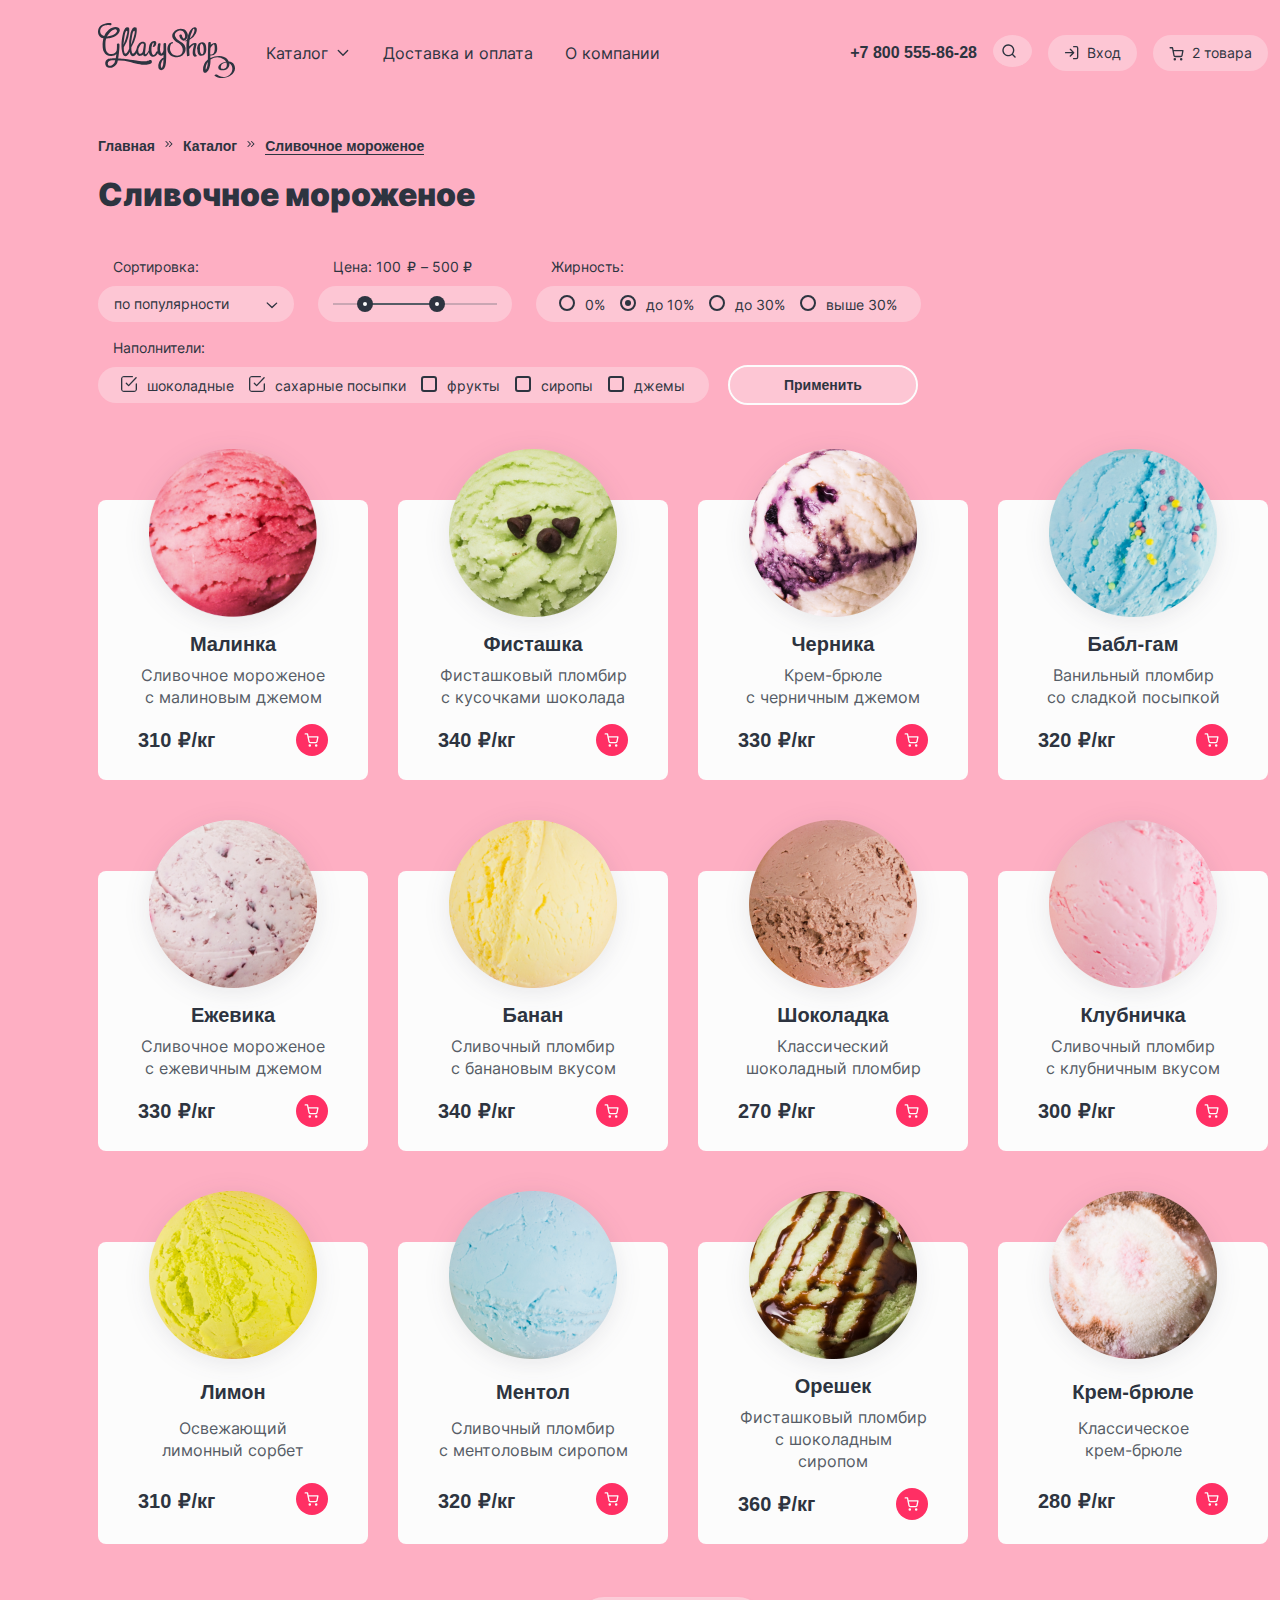
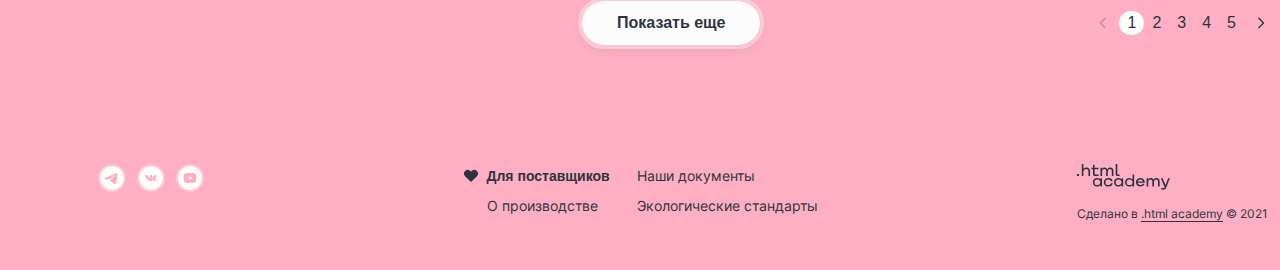
==== commit a7e9d1a0: "Добавлены ссылки в карточки товара каталога" ====
--- a/catalog.html
+++ b/catalog.html
@@ -184,9 +184,15 @@
         <h2 class="visually-hidden">Попробуйте вкусы нашего мороженого.</h2>
         <ul class="goods__list">
           <li class="goods__item">
-            <img class="goods__image" src="img/goods-raspberry-ice-cream.svg" alt="Сливочное мороженое с малиновым джемом." width="168" height="168">
-            <h3 class="goods__item-title">Малинка</h3>
-            <p class="goods__item-description">Сливочное мороженое с малиновым джемом</p>
+            <a class="goods__link-image" href="#">
+              <img class="goods__image" src="img/goods-raspberry-ice-cream.svg" alt="Сливочное мороженое с малиновым джемом." width="168" height="168">
+            </a>
+            <h3 class="goods__item-title">
+              <a class="goods__link-title" href="#">Малинка</a>
+            </h3>
+            <p class="goods__item-description">
+              <a class="goods__link-description" href="#">Сливочное мороженое с малиновым джемом</a>
+            </p>
             <p class="goods__price-container">
               <span class="goods__price">310</span>
               <span class="goods__price-type">₽/кг</span>
@@ -196,9 +202,15 @@
             </button>
           </li>
           <li class="goods__item">
-            <img class="goods__image" src="img/goods-pistachio-ice-cream.png" alt="Фисташковый пломбир с кусочками шоколада." width="168" height="168">
-            <h3 class="goods__item-title">Фисташка</h3>
-            <p class="goods__item-description">Фисташковый пломбир с кусочками шоколада</p>
+            <a class="goods__link-image" href="#">
+              <img class="goods__image" src="img/goods-pistachio-ice-cream.png" alt="Фисташковый пломбир с кусочками шоколада." width="168" height="168">
+            </a>
+            <h3 class="goods__item-title">
+              <a class="goods__link-title" href="#">Фисташка</a>
+            </h3>
+            <p class="goods__item-description">
+              <a class="goods__link-description" href="#">Фисташковый пломбир с кусочками шоколада</a>
+            </p>
             <p class="goods__price-container">
               <span class="goods__price">340</span>
               <span class="goods__price-type">₽/кг</span>
@@ -208,11 +220,16 @@
             </button>
           </li>
           <li class="goods__item">
-            <img class="goods__image" src="img/goods-blueberry-ice-cream.png" alt="Крем-брюле
-            с черничным джемом." width="168" height="168">
-            <h3 class="goods__item-title">Черника</h3>
-            <p class="goods__item-description">Крем-брюле <br>
-              с черничным джемом</p>
+            <a class="goods__link-image" href="#">
+              <img class="goods__image" src="img/goods-blueberry-ice-cream.png" alt="Крем-брюле
+              с черничным джемом." width="168" height="168">
+            </a>
+            <h3 class="goods__item-title">
+              <a class="goods__link-title" href="#">Черника</a>
+            </h3>
+            <p class="goods__item-description">
+              <a class="goods__link-description" href="#">Крем-брюле <br>
+              с черничным джемом</a></p>
               <p class="goods__price-container">
                 <span class="goods__price">330</span>
                 <span class="goods__price-type">₽/кг</span>
@@ -222,11 +239,17 @@
             </button>
           </li>
           <li class="goods__item">
-            <img class="goods__image" src="img/goods-bubble-gum-ice-cream.png" alt="Ванильный пломбир
-            со сладкой посыпкой." width="168" height="168">
-            <h3 class="goods__item-title">Бабл-гам</h3>
-            <p class="goods__item-description">Ванильный пломбир <br>
-              со сладкой посыпкой</p>
+            <a class="goods__link-image" href="#">
+              <img class="goods__image" src="img/goods-bubble-gum-ice-cream.png" alt="Ванильный пломбир
+              со сладкой посыпкой." width="168" height="168">
+            </a>
+            <h3 class="goods__item-title">
+              <a class="goods__link-title" href="#">Бабл-гам</a>
+            </h3>
+            <p class="goods__item-description">
+              <a class="goods__link-description" href="#">Ванильный пломбир <br>
+              со сладкой посыпкой</a>
+            </p>
             <p class="goods__price-container">
               <span class="goods__price">320</span>
               <span class="goods__price-type">₽/кг</span>
@@ -236,9 +259,15 @@
             </button>
           </li>
           <li class="goods__item">
-            <img class="goods__image" src="img/goods-blackberry-ice-cream.png" alt="Сливочное мороженое с ежевичным джемом." width="168" height="168">
-            <h3 class="goods__item-title">Ежевика</h3>
-            <p class="goods__item-description">Сливочное мороженое с ежевичным джемом</p>
+            <a class="goods__link-image" href="#">
+              <img class="goods__image" src="img/goods-blackberry-ice-cream.png" alt="Сливочное мороженое с ежевичным джемом." width="168" height="168">
+            </a>
+            <h3 class="goods__item-title">
+              <a class="goods__link-title" href="#">Ежевика</a>
+            </h3>
+            <p class="goods__item-description">
+              <a class="goods__link-description" href="#">Сливочное мороженое с ежевичным джемом</a>
+            </p>
             <p class="goods__price-container">
               <span class="goods__price">330</span>
               <span class="goods__price-type">₽/кг</span>
@@ -248,9 +277,15 @@
             </button>
           </li>
           <li class="goods__item">
-            <img class="goods__image" src="img/goods-banana-ice-cream.png" alt="Сливочный пломбир с банановым вкусом." width="168" height="168">
-            <h3 class="goods__item-title">Банан</h3>
-            <p class="goods__item-description">Сливочный пломбир <br> с банановым вкусом</p>
+            <a class="goods__link-image" href="#">
+              <img class="goods__image" src="img/goods-banana-ice-cream.png" alt="Сливочный пломбир с банановым вкусом." width="168" height="168">
+            </a>
+            <h3 class="goods__item-title">
+              <a class="goods__link-title" href="#">Банан</a>
+            </h3>
+            <p class="goods__item-description">
+              <a class="goods__link-description" href="#">Сливочный пломбир <br> с банановым вкусом</a>
+            </p>
             <p class="goods__price-container">
               <span class="goods__price">340</span>
               <span class="goods__price-type">₽/кг</span>
@@ -260,9 +295,15 @@
             </button>
           </li>
           <li class="goods__item">
-            <img class="goods__image" src="img/goods-chocolate-ice-cream.png" alt="Классический шоколадный пломбир." width="168" height="168">
-            <h3 class="goods__item-title">Шоколадка</h3>
-            <p class="goods__item-description">Классический шоколадный пломбир</p>
+            <a class="goods__link-image" href="#">
+              <img class="goods__image" src="img/goods-chocolate-ice-cream.png" alt="Классический шоколадный пломбир." width="168" height="168">
+            </a>
+            <h3 class="goods__item-title">
+              <a class="goods__link-title" href="#">Шоколадка</a>
+            </h3>
+            <p class="goods__item-description">
+              <a class="goods__link-description" href="#">Классический шоколадный пломбир</a>
+            </p>
             <p class="goods__price-container">
               <span class="goods__price">270</span>
               <span class="goods__price-type">₽/кг</span>
@@ -272,9 +313,15 @@
             </button>
           </li>
           <li class="goods__item">
-            <img class="goods__image" src="img/goods-strawberry-ice-cream.png" alt="Сливочный пломбир с клубничным вкусом." width="168" height="168">
-            <h3 class="goods__item-title">Клубничка</h3>
-            <p class="goods__item-description">Сливочный пломбир <br> с клубничным вкусом</p>
+            <a class="goods__link-image" href="#">
+              <img class="goods__image" src="img/goods-strawberry-ice-cream.png" alt="Сливочный пломбир с клубничным вкусом." width="168" height="168">
+            </a>
+            <h3 class="goods__item-title">
+              <a class="goods__link-title" href="#">Клубничка</a>
+            </h3>
+            <p class="goods__item-description">
+              <a class="goods__link-description" href="#">Сливочный пломбир <br> с клубничным вкусом</a>
+            </p>
             <p class="goods__price-container">
               <span class="goods__price">300</span>
               <span class="goods__price-type">₽/кг</span>
@@ -284,9 +331,14 @@
             </button>
           </li>
           <li class="goods__item">
-            <img class="goods__image" src="img/goods-lemon-ice-cream.png" alt="Освежающий лимонный сорбет." width="168" height="168">
-            <h3 class="goods__item-title">Лимон</h3>
-            <p class="goods__item-description">Освежающий лимонный сорбет</p>
+            <a class="goods__link-image" href="#">
+              <img class="goods__image" src="img/goods-lemon-ice-cream.png" alt="Освежающий лимонный сорбет." width="168" height="168">
+            </a>
+            <h3 class="goods__item-title">
+              <a class="goods__link-title" href="#">Лимон</a>
+            </h3>
+            <p class="goods__item-description">
+              <a class="goods__link-description" href="#">Освежающий лимонный сорбет</a></p>
             <p class="goods__price-container">
               <span class="goods__price">310</span>
               <span class="goods__price-type">₽/кг</span>
@@ -296,9 +348,15 @@
             </button>
           </li>
           <li class="goods__item">
-            <img class="goods__image" src="img/goods-menthol-ice-cream.png" alt="Сливочный пломбир с ментоловым сиропом." width="168" height="168">
-            <h3 class="goods__item-title">Ментол</h3>
-            <p class="goods__item-description">Сливочный пломбир <br> с ментоловым сиропом</p>
+            <a class="goods__link-image" href="#">
+              <img class="goods__image" src="img/goods-menthol-ice-cream.png" alt="Сливочный пломбир с ментоловым сиропом." width="168" height="168">
+            </a>
+            <h3 class="goods__item-title">
+              <a class="goods__link-title" href="#">Ментол</a>
+            </h3>
+            <p class="goods__item-description">
+              <a class="goods__link-description" href="#">Сливочный пломбир <br> с ментоловым сиропом</a>
+            </p>
             <p class="goods__price-container">
               <span class="goods__price">320</span>
               <span class="goods__price-type">₽/кг</span>
@@ -308,9 +366,15 @@
             </button>
           </li>
           <li class="goods__item">
-            <img class="goods__image" src="img/goods-nut-ice-cream.png" alt="Фисташковый пломбир с шоколадным сиропом." width="168" height="168">
-            <h3 class="goods__item-title">Орешек</h3>
-            <p class="goods__item-description">Фисташковый пломбир с шоколадным сиропом</p>
+            <a class="goods__link-image" href="#">
+              <img class="goods__image" src="img/goods-nut-ice-cream.png" alt="Фисташковый пломбир с шоколадным сиропом." width="168" height="168">
+            </a>
+            <h3 class="goods__item-title">
+              <a class="goods__link-title" href="#">Орешек</a>
+            </h3>
+            <p class="goods__item-description">
+              <a class="goods__link-description" href="#">Фисташковый пломбир с шоколадным сиропом</a>
+            </p>
             <p class="goods__price-container">
               <span class="goods__price">360</span>
               <span class="goods__price-type">₽/кг</span>
@@ -320,9 +384,15 @@
             </button>
           </li>
           <li class="goods__item">
-            <img class="goods__image" src="img/goods-creme-caramel-ice-cream.png" alt="Классическое крем-брюле." width="168" height="168">
-            <h3 class="goods__item-title">Крем-брюле</h3>
-            <p class="goods__item-description">Классическое <br> крем-брюле</p>
+            <a class="goods__link-image" href="#">
+              <img class="goods__image" src="img/goods-creme-caramel-ice-cream.png" alt="Классическое крем-брюле." width="168" height="168">
+            </a>
+            <h3 class="goods__item-title">
+              <a class="goods__link-title" href="#">Крем-брюле</a>
+            </h3>
+            <p class="goods__item-description">
+              <a class="goods__link-description" href="#">Классическое <br> крем-брюле</a>
+            </p>
             <p class="goods__price-container">
               <span class="goods__price">280</span>
               <span class="goods__price-type">₽/кг</span>
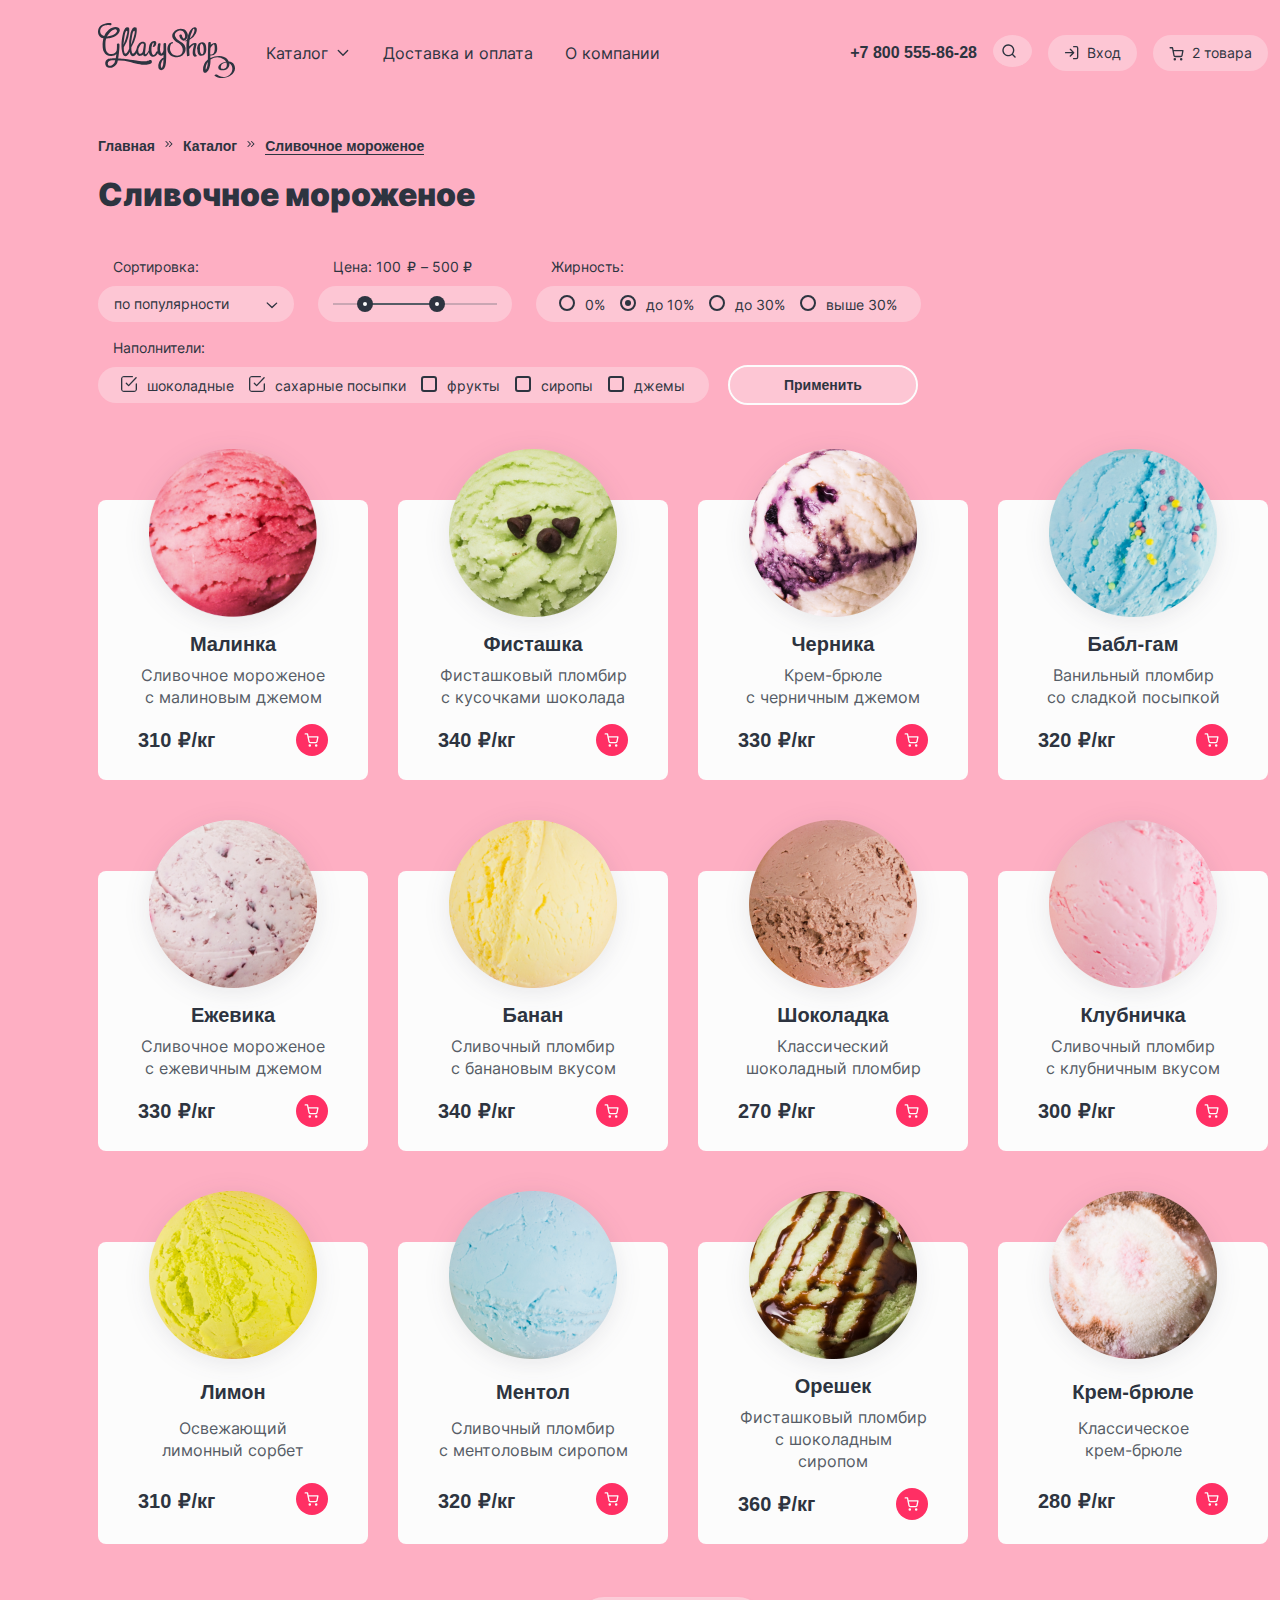
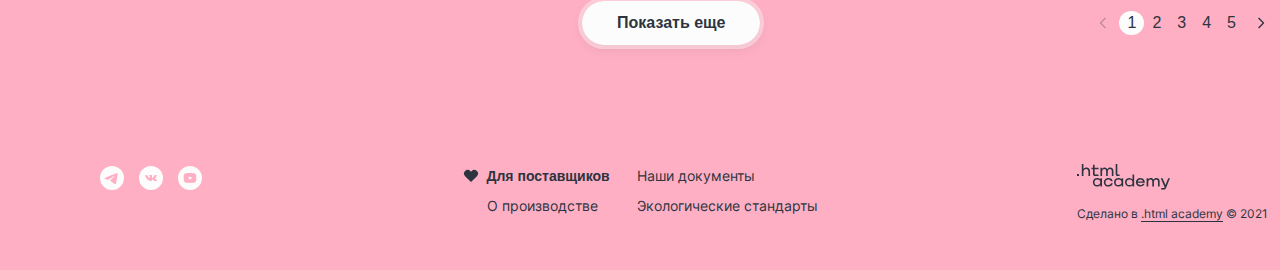
==== commit bf1a930f: "Проверка кода в соответствии с кодгайдом академии" ====
--- a/catalog.html
+++ b/catalog.html
@@ -198,7 +198,7 @@
               <span class="goods__price-type">₽/кг</span>
             </p>
             <button class="goods__cart-button" type="button">
-              <svg class="goods__cart-icon" xmlns="http://www.w3.org/2000/svg" width="16" height="16" role="img" aria-label="Добавить в корзину." fill="none"><path fill-rule="evenodd" clip-rule="evenodd" d="M1.17 1.25a.67.67 0 0 0 0 1.33h1.77l.47 2.34v.05l.97 4.84a1.83 1.83 0 0 0 1.82 1.46h5.62a1.83 1.83 0 0 0 1.82-1.46V9.8l.93-4.86a.67.67 0 0 0-.66-.8h-9.3L4.14 1.8a.67.67 0 0 0-.66-.54H1.17Zm4.52 8.3-.81-4.07h8.23l-.78 4.07a.5.5 0 0 1-.49.4H6.18a.5.5 0 0 1-.49-.4ZM4.56 13.5a1.25 1.25 0 1 1 2.49 0 1.25 1.25 0 0 1-2.5 0Zm6.37 0a1.25 1.25 0 1 1 2.5 0 1.25 1.25 0 0 1-2.5 0Z"/></svg>
+              <svg class="goods__cart-icon" xmlns="http://www.w3.org/2000/svg" width="16" height="16" role="img" aria-label="Добавить в корзину." fill="none"><path fill-rule="evenodd" clip-rule="evenodd" d="M1.17 1.25a.67.67 0 0 0 0 1.33h1.77l.47 2.34v.05l.97 4.84a1.83 1.83 0 0 0 1.82 1.46h5.62a1.83 1.83 0 0 0 1.82-1.46V9.8l.93-4.86a.67.67 0 0 0-.66-.8h-9.3L4.14 1.8a.67.67 0 0 0-.66-.54H1.17Zm4.52 8.3-.81-4.07h8.23l-.78 4.07a.5.5 0 0 1-.49.4H6.18a.5.5 0 0 1-.49-.4ZM4.56 13.5a1.25 1.25 0 1 1 2.49 0 1.25 1.25 0 0 1-2.5 0Zm6.37 0a1.25 1.25 0 1 1 2.5 0 1.25 1.25 0 0 1-2.5 0Z"></svg>
             </button>
           </li>
           <li class="goods__item">
@@ -216,7 +216,7 @@
               <span class="goods__price-type">₽/кг</span>
             </p>
             <button class="goods__cart-button" type="button">
-              <svg class="goods__cart-icon" xmlns="http://www.w3.org/2000/svg" width="16" height="16" role="img" aria-label="Добавить в корзину."  fill="none"><path fill-rule="evenodd" clip-rule="evenodd" d="M1.17 1.25a.67.67 0 0 0 0 1.33h1.77l.47 2.34v.05l.97 4.84a1.83 1.83 0 0 0 1.82 1.46h5.62a1.83 1.83 0 0 0 1.82-1.46V9.8l.93-4.86a.67.67 0 0 0-.66-.8h-9.3L4.14 1.8a.67.67 0 0 0-.66-.54H1.17Zm4.52 8.3-.81-4.07h8.23l-.78 4.07a.5.5 0 0 1-.49.4H6.18a.5.5 0 0 1-.49-.4ZM4.56 13.5a1.25 1.25 0 1 1 2.49 0 1.25 1.25 0 0 1-2.5 0Zm6.37 0a1.25 1.25 0 1 1 2.5 0 1.25 1.25 0 0 1-2.5 0Z"/></svg>
+              <svg class="goods__cart-icon" xmlns="http://www.w3.org/2000/svg" width="16" height="16" role="img" aria-label="Добавить в корзину."  fill="none"><path fill-rule="evenodd" clip-rule="evenodd" d="M1.17 1.25a.67.67 0 0 0 0 1.33h1.77l.47 2.34v.05l.97 4.84a1.83 1.83 0 0 0 1.82 1.46h5.62a1.83 1.83 0 0 0 1.82-1.46V9.8l.93-4.86a.67.67 0 0 0-.66-.8h-9.3L4.14 1.8a.67.67 0 0 0-.66-.54H1.17Zm4.52 8.3-.81-4.07h8.23l-.78 4.07a.5.5 0 0 1-.49.4H6.18a.5.5 0 0 1-.49-.4ZM4.56 13.5a1.25 1.25 0 1 1 2.49 0 1.25 1.25 0 0 1-2.5 0Zm6.37 0a1.25 1.25 0 1 1 2.5 0 1.25 1.25 0 0 1-2.5 0Z"></svg>
             </button>
           </li>
           <li class="goods__item">
@@ -235,7 +235,7 @@
                 <span class="goods__price-type">₽/кг</span>
               </p>
             <button class="goods__cart-button" type="button">
-              <svg class="goods__cart-icon" xmlns="http://www.w3.org/2000/svg" width="16" height="16" role="img" aria-label="Добавить в корзину."  fill="none"><path fill-rule="evenodd" clip-rule="evenodd" d="M1.17 1.25a.67.67 0 0 0 0 1.33h1.77l.47 2.34v.05l.97 4.84a1.83 1.83 0 0 0 1.82 1.46h5.62a1.83 1.83 0 0 0 1.82-1.46V9.8l.93-4.86a.67.67 0 0 0-.66-.8h-9.3L4.14 1.8a.67.67 0 0 0-.66-.54H1.17Zm4.52 8.3-.81-4.07h8.23l-.78 4.07a.5.5 0 0 1-.49.4H6.18a.5.5 0 0 1-.49-.4ZM4.56 13.5a1.25 1.25 0 1 1 2.49 0 1.25 1.25 0 0 1-2.5 0Zm6.37 0a1.25 1.25 0 1 1 2.5 0 1.25 1.25 0 0 1-2.5 0Z"/></svg>
+              <svg class="goods__cart-icon" xmlns="http://www.w3.org/2000/svg" width="16" height="16" role="img" aria-label="Добавить в корзину."  fill="none"><path fill-rule="evenodd" clip-rule="evenodd" d="M1.17 1.25a.67.67 0 0 0 0 1.33h1.77l.47 2.34v.05l.97 4.84a1.83 1.83 0 0 0 1.82 1.46h5.62a1.83 1.83 0 0 0 1.82-1.46V9.8l.93-4.86a.67.67 0 0 0-.66-.8h-9.3L4.14 1.8a.67.67 0 0 0-.66-.54H1.17Zm4.52 8.3-.81-4.07h8.23l-.78 4.07a.5.5 0 0 1-.49.4H6.18a.5.5 0 0 1-.49-.4ZM4.56 13.5a1.25 1.25 0 1 1 2.49 0 1.25 1.25 0 0 1-2.5 0Zm6.37 0a1.25 1.25 0 1 1 2.5 0 1.25 1.25 0 0 1-2.5 0Z"></svg>
             </button>
           </li>
           <li class="goods__item">
@@ -255,7 +255,7 @@
               <span class="goods__price-type">₽/кг</span>
             </p>
             <button class="goods__cart-button" type="button">
-              <svg class="goods__cart-icon" xmlns="http://www.w3.org/2000/svg" width="16" height="16" role="img" aria-label="Добавить в корзину."  fill="none"><path fill-rule="evenodd" clip-rule="evenodd" d="M1.17 1.25a.67.67 0 0 0 0 1.33h1.77l.47 2.34v.05l.97 4.84a1.83 1.83 0 0 0 1.82 1.46h5.62a1.83 1.83 0 0 0 1.82-1.46V9.8l.93-4.86a.67.67 0 0 0-.66-.8h-9.3L4.14 1.8a.67.67 0 0 0-.66-.54H1.17Zm4.52 8.3-.81-4.07h8.23l-.78 4.07a.5.5 0 0 1-.49.4H6.18a.5.5 0 0 1-.49-.4ZM4.56 13.5a1.25 1.25 0 1 1 2.49 0 1.25 1.25 0 0 1-2.5 0Zm6.37 0a1.25 1.25 0 1 1 2.5 0 1.25 1.25 0 0 1-2.5 0Z"/></svg>
+              <svg class="goods__cart-icon" xmlns="http://www.w3.org/2000/svg" width="16" height="16" role="img" aria-label="Добавить в корзину."  fill="none"><path fill-rule="evenodd" clip-rule="evenodd" d="M1.17 1.25a.67.67 0 0 0 0 1.33h1.77l.47 2.34v.05l.97 4.84a1.83 1.83 0 0 0 1.82 1.46h5.62a1.83 1.83 0 0 0 1.82-1.46V9.8l.93-4.86a.67.67 0 0 0-.66-.8h-9.3L4.14 1.8a.67.67 0 0 0-.66-.54H1.17Zm4.52 8.3-.81-4.07h8.23l-.78 4.07a.5.5 0 0 1-.49.4H6.18a.5.5 0 0 1-.49-.4ZM4.56 13.5a1.25 1.25 0 1 1 2.49 0 1.25 1.25 0 0 1-2.5 0Zm6.37 0a1.25 1.25 0 1 1 2.5 0 1.25 1.25 0 0 1-2.5 0Z"></svg>
             </button>
           </li>
           <li class="goods__item">
@@ -273,7 +273,7 @@
               <span class="goods__price-type">₽/кг</span>
             </p>
             <button class="goods__cart-button" type="button">
-              <svg class="goods__cart-icon" xmlns="http://www.w3.org/2000/svg" width="16" height="16" role="img" aria-label="Добавить в корзину."  fill="none"><path fill-rule="evenodd" clip-rule="evenodd" d="M1.17 1.25a.67.67 0 0 0 0 1.33h1.77l.47 2.34v.05l.97 4.84a1.83 1.83 0 0 0 1.82 1.46h5.62a1.83 1.83 0 0 0 1.82-1.46V9.8l.93-4.86a.67.67 0 0 0-.66-.8h-9.3L4.14 1.8a.67.67 0 0 0-.66-.54H1.17Zm4.52 8.3-.81-4.07h8.23l-.78 4.07a.5.5 0 0 1-.49.4H6.18a.5.5 0 0 1-.49-.4ZM4.56 13.5a1.25 1.25 0 1 1 2.49 0 1.25 1.25 0 0 1-2.5 0Zm6.37 0a1.25 1.25 0 1 1 2.5 0 1.25 1.25 0 0 1-2.5 0Z"/></svg>
+              <svg class="goods__cart-icon" xmlns="http://www.w3.org/2000/svg" width="16" height="16" role="img" aria-label="Добавить в корзину."  fill="none"><path fill-rule="evenodd" clip-rule="evenodd" d="M1.17 1.25a.67.67 0 0 0 0 1.33h1.77l.47 2.34v.05l.97 4.84a1.83 1.83 0 0 0 1.82 1.46h5.62a1.83 1.83 0 0 0 1.82-1.46V9.8l.93-4.86a.67.67 0 0 0-.66-.8h-9.3L4.14 1.8a.67.67 0 0 0-.66-.54H1.17Zm4.52 8.3-.81-4.07h8.23l-.78 4.07a.5.5 0 0 1-.49.4H6.18a.5.5 0 0 1-.49-.4ZM4.56 13.5a1.25 1.25 0 1 1 2.49 0 1.25 1.25 0 0 1-2.5 0Zm6.37 0a1.25 1.25 0 1 1 2.5 0 1.25 1.25 0 0 1-2.5 0Z"></svg>
             </button>
           </li>
           <li class="goods__item">
@@ -291,7 +291,7 @@
               <span class="goods__price-type">₽/кг</span>
             </p>
             <button class="goods__cart-button" type="button">
-              <svg class="goods__cart-icon" xmlns="http://www.w3.org/2000/svg" width="16" height="16" role="img" aria-label="Добавить в корзину."  fill="none"><path fill-rule="evenodd" clip-rule="evenodd" d="M1.17 1.25a.67.67 0 0 0 0 1.33h1.77l.47 2.34v.05l.97 4.84a1.83 1.83 0 0 0 1.82 1.46h5.62a1.83 1.83 0 0 0 1.82-1.46V9.8l.93-4.86a.67.67 0 0 0-.66-.8h-9.3L4.14 1.8a.67.67 0 0 0-.66-.54H1.17Zm4.52 8.3-.81-4.07h8.23l-.78 4.07a.5.5 0 0 1-.49.4H6.18a.5.5 0 0 1-.49-.4ZM4.56 13.5a1.25 1.25 0 1 1 2.49 0 1.25 1.25 0 0 1-2.5 0Zm6.37 0a1.25 1.25 0 1 1 2.5 0 1.25 1.25 0 0 1-2.5 0Z"/></svg>
+              <svg class="goods__cart-icon" xmlns="http://www.w3.org/2000/svg" width="16" height="16" role="img" aria-label="Добавить в корзину."  fill="none"><path fill-rule="evenodd" clip-rule="evenodd" d="M1.17 1.25a.67.67 0 0 0 0 1.33h1.77l.47 2.34v.05l.97 4.84a1.83 1.83 0 0 0 1.82 1.46h5.62a1.83 1.83 0 0 0 1.82-1.46V9.8l.93-4.86a.67.67 0 0 0-.66-.8h-9.3L4.14 1.8a.67.67 0 0 0-.66-.54H1.17Zm4.52 8.3-.81-4.07h8.23l-.78 4.07a.5.5 0 0 1-.49.4H6.18a.5.5 0 0 1-.49-.4ZM4.56 13.5a1.25 1.25 0 1 1 2.49 0 1.25 1.25 0 0 1-2.5 0Zm6.37 0a1.25 1.25 0 1 1 2.5 0 1.25 1.25 0 0 1-2.5 0Z"></svg>
             </button>
           </li>
           <li class="goods__item">
@@ -309,7 +309,7 @@
               <span class="goods__price-type">₽/кг</span>
             </p>
             <button class="goods__cart-button" type="button">
-              <svg class="goods__cart-icon" xmlns="http://www.w3.org/2000/svg" width="16" height="16" role="img" aria-label="Добавить в корзину."  fill="none"><path fill-rule="evenodd" clip-rule="evenodd" d="M1.17 1.25a.67.67 0 0 0 0 1.33h1.77l.47 2.34v.05l.97 4.84a1.83 1.83 0 0 0 1.82 1.46h5.62a1.83 1.83 0 0 0 1.82-1.46V9.8l.93-4.86a.67.67 0 0 0-.66-.8h-9.3L4.14 1.8a.67.67 0 0 0-.66-.54H1.17Zm4.52 8.3-.81-4.07h8.23l-.78 4.07a.5.5 0 0 1-.49.4H6.18a.5.5 0 0 1-.49-.4ZM4.56 13.5a1.25 1.25 0 1 1 2.49 0 1.25 1.25 0 0 1-2.5 0Zm6.37 0a1.25 1.25 0 1 1 2.5 0 1.25 1.25 0 0 1-2.5 0Z"/></svg>
+              <svg class="goods__cart-icon" xmlns="http://www.w3.org/2000/svg" width="16" height="16" role="img" aria-label="Добавить в корзину."  fill="none"><path fill-rule="evenodd" clip-rule="evenodd" d="M1.17 1.25a.67.67 0 0 0 0 1.33h1.77l.47 2.34v.05l.97 4.84a1.83 1.83 0 0 0 1.82 1.46h5.62a1.83 1.83 0 0 0 1.82-1.46V9.8l.93-4.86a.67.67 0 0 0-.66-.8h-9.3L4.14 1.8a.67.67 0 0 0-.66-.54H1.17Zm4.52 8.3-.81-4.07h8.23l-.78 4.07a.5.5 0 0 1-.49.4H6.18a.5.5 0 0 1-.49-.4ZM4.56 13.5a1.25 1.25 0 1 1 2.49 0 1.25 1.25 0 0 1-2.5 0Zm6.37 0a1.25 1.25 0 1 1 2.5 0 1.25 1.25 0 0 1-2.5 0Z"></svg>
             </button>
           </li>
           <li class="goods__item">
@@ -327,7 +327,7 @@
               <span class="goods__price-type">₽/кг</span>
             </p>
             <button class="goods__cart-button" type="button">
-              <svg class="goods__cart-icon" xmlns="http://www.w3.org/2000/svg" width="16" height="16" role="img" aria-label="Добавить в корзину."  fill="none"><path fill-rule="evenodd" clip-rule="evenodd" d="M1.17 1.25a.67.67 0 0 0 0 1.33h1.77l.47 2.34v.05l.97 4.84a1.83 1.83 0 0 0 1.82 1.46h5.62a1.83 1.83 0 0 0 1.82-1.46V9.8l.93-4.86a.67.67 0 0 0-.66-.8h-9.3L4.14 1.8a.67.67 0 0 0-.66-.54H1.17Zm4.52 8.3-.81-4.07h8.23l-.78 4.07a.5.5 0 0 1-.49.4H6.18a.5.5 0 0 1-.49-.4ZM4.56 13.5a1.25 1.25 0 1 1 2.49 0 1.25 1.25 0 0 1-2.5 0Zm6.37 0a1.25 1.25 0 1 1 2.5 0 1.25 1.25 0 0 1-2.5 0Z"/></svg>
+              <svg class="goods__cart-icon" xmlns="http://www.w3.org/2000/svg" width="16" height="16" role="img" aria-label="Добавить в корзину."  fill="none"><path fill-rule="evenodd" clip-rule="evenodd" d="M1.17 1.25a.67.67 0 0 0 0 1.33h1.77l.47 2.34v.05l.97 4.84a1.83 1.83 0 0 0 1.82 1.46h5.62a1.83 1.83 0 0 0 1.82-1.46V9.8l.93-4.86a.67.67 0 0 0-.66-.8h-9.3L4.14 1.8a.67.67 0 0 0-.66-.54H1.17Zm4.52 8.3-.81-4.07h8.23l-.78 4.07a.5.5 0 0 1-.49.4H6.18a.5.5 0 0 1-.49-.4ZM4.56 13.5a1.25 1.25 0 1 1 2.49 0 1.25 1.25 0 0 1-2.5 0Zm6.37 0a1.25 1.25 0 1 1 2.5 0 1.25 1.25 0 0 1-2.5 0Z"></svg>
             </button>
           </li>
           <li class="goods__item">
@@ -344,7 +344,7 @@
               <span class="goods__price-type">₽/кг</span>
             </p>
             <button class="goods__cart-button" type="button">
-              <svg class="goods__cart-icon" xmlns="http://www.w3.org/2000/svg" width="16" height="16" role="img" aria-label="Добавить в корзину."  fill="none"><path fill-rule="evenodd" clip-rule="evenodd" d="M1.17 1.25a.67.67 0 0 0 0 1.33h1.77l.47 2.34v.05l.97 4.84a1.83 1.83 0 0 0 1.82 1.46h5.62a1.83 1.83 0 0 0 1.82-1.46V9.8l.93-4.86a.67.67 0 0 0-.66-.8h-9.3L4.14 1.8a.67.67 0 0 0-.66-.54H1.17Zm4.52 8.3-.81-4.07h8.23l-.78 4.07a.5.5 0 0 1-.49.4H6.18a.5.5 0 0 1-.49-.4ZM4.56 13.5a1.25 1.25 0 1 1 2.49 0 1.25 1.25 0 0 1-2.5 0Zm6.37 0a1.25 1.25 0 1 1 2.5 0 1.25 1.25 0 0 1-2.5 0Z"/></svg>
+              <svg class="goods__cart-icon" xmlns="http://www.w3.org/2000/svg" width="16" height="16" role="img" aria-label="Добавить в корзину."  fill="none"><path fill-rule="evenodd" clip-rule="evenodd" d="M1.17 1.25a.67.67 0 0 0 0 1.33h1.77l.47 2.34v.05l.97 4.84a1.83 1.83 0 0 0 1.82 1.46h5.62a1.83 1.83 0 0 0 1.82-1.46V9.8l.93-4.86a.67.67 0 0 0-.66-.8h-9.3L4.14 1.8a.67.67 0 0 0-.66-.54H1.17Zm4.52 8.3-.81-4.07h8.23l-.78 4.07a.5.5 0 0 1-.49.4H6.18a.5.5 0 0 1-.49-.4ZM4.56 13.5a1.25 1.25 0 1 1 2.49 0 1.25 1.25 0 0 1-2.5 0Zm6.37 0a1.25 1.25 0 1 1 2.5 0 1.25 1.25 0 0 1-2.5 0Z"></svg>
             </button>
           </li>
           <li class="goods__item">
@@ -362,7 +362,7 @@
               <span class="goods__price-type">₽/кг</span>
             </p>
             <button class="goods__cart-button" type="button">
-              <svg class="goods__cart-icon" xmlns="http://www.w3.org/2000/svg" width="16" height="16" role="img" aria-label="Добавить в корзину."  fill="none"><path fill-rule="evenodd" clip-rule="evenodd" d="M1.17 1.25a.67.67 0 0 0 0 1.33h1.77l.47 2.34v.05l.97 4.84a1.83 1.83 0 0 0 1.82 1.46h5.62a1.83 1.83 0 0 0 1.82-1.46V9.8l.93-4.86a.67.67 0 0 0-.66-.8h-9.3L4.14 1.8a.67.67 0 0 0-.66-.54H1.17Zm4.52 8.3-.81-4.07h8.23l-.78 4.07a.5.5 0 0 1-.49.4H6.18a.5.5 0 0 1-.49-.4ZM4.56 13.5a1.25 1.25 0 1 1 2.49 0 1.25 1.25 0 0 1-2.5 0Zm6.37 0a1.25 1.25 0 1 1 2.5 0 1.25 1.25 0 0 1-2.5 0Z"/></svg>
+              <svg class="goods__cart-icon" xmlns="http://www.w3.org/2000/svg" width="16" height="16" role="img" aria-label="Добавить в корзину."  fill="none"><path fill-rule="evenodd" clip-rule="evenodd" d="M1.17 1.25a.67.67 0 0 0 0 1.33h1.77l.47 2.34v.05l.97 4.84a1.83 1.83 0 0 0 1.82 1.46h5.62a1.83 1.83 0 0 0 1.82-1.46V9.8l.93-4.86a.67.67 0 0 0-.66-.8h-9.3L4.14 1.8a.67.67 0 0 0-.66-.54H1.17Zm4.52 8.3-.81-4.07h8.23l-.78 4.07a.5.5 0 0 1-.49.4H6.18a.5.5 0 0 1-.49-.4ZM4.56 13.5a1.25 1.25 0 1 1 2.49 0 1.25 1.25 0 0 1-2.5 0Zm6.37 0a1.25 1.25 0 1 1 2.5 0 1.25 1.25 0 0 1-2.5 0Z"></svg>
             </button>
           </li>
           <li class="goods__item">
@@ -380,7 +380,7 @@
               <span class="goods__price-type">₽/кг</span>
             </p>
             <button class="goods__cart-button" type="button">
-              <svg class="goods__cart-icon" xmlns="http://www.w3.org/2000/svg" width="16" height="16" role="img" aria-label="Добавить в корзину."  fill="none"><path fill-rule="evenodd" clip-rule="evenodd" d="M1.17 1.25a.67.67 0 0 0 0 1.33h1.77l.47 2.34v.05l.97 4.84a1.83 1.83 0 0 0 1.82 1.46h5.62a1.83 1.83 0 0 0 1.82-1.46V9.8l.93-4.86a.67.67 0 0 0-.66-.8h-9.3L4.14 1.8a.67.67 0 0 0-.66-.54H1.17Zm4.52 8.3-.81-4.07h8.23l-.78 4.07a.5.5 0 0 1-.49.4H6.18a.5.5 0 0 1-.49-.4ZM4.56 13.5a1.25 1.25 0 1 1 2.49 0 1.25 1.25 0 0 1-2.5 0Zm6.37 0a1.25 1.25 0 1 1 2.5 0 1.25 1.25 0 0 1-2.5 0Z"/></svg>
+              <svg class="goods__cart-icon" xmlns="http://www.w3.org/2000/svg" width="16" height="16" role="img" aria-label="Добавить в корзину."  fill="none"><path fill-rule="evenodd" clip-rule="evenodd" d="M1.17 1.25a.67.67 0 0 0 0 1.33h1.77l.47 2.34v.05l.97 4.84a1.83 1.83 0 0 0 1.82 1.46h5.62a1.83 1.83 0 0 0 1.82-1.46V9.8l.93-4.86a.67.67 0 0 0-.66-.8h-9.3L4.14 1.8a.67.67 0 0 0-.66-.54H1.17Zm4.52 8.3-.81-4.07h8.23l-.78 4.07a.5.5 0 0 1-.49.4H6.18a.5.5 0 0 1-.49-.4ZM4.56 13.5a1.25 1.25 0 1 1 2.49 0 1.25 1.25 0 0 1-2.5 0Zm6.37 0a1.25 1.25 0 1 1 2.5 0 1.25 1.25 0 0 1-2.5 0Z"></svg>
             </button>
           </li>
           <li class="goods__item">
@@ -398,7 +398,7 @@
               <span class="goods__price-type">₽/кг</span>
             </p>
             <button class="goods__cart-button" type="button">
-              <svg class="goods__cart-icon" xmlns="http://www.w3.org/2000/svg" width="16" height="16" role="img" aria-label="Добавить в корзину."  fill="none"><path fill-rule="evenodd" clip-rule="evenodd" d="M1.17 1.25a.67.67 0 0 0 0 1.33h1.77l.47 2.34v.05l.97 4.84a1.83 1.83 0 0 0 1.82 1.46h5.62a1.83 1.83 0 0 0 1.82-1.46V9.8l.93-4.86a.67.67 0 0 0-.66-.8h-9.3L4.14 1.8a.67.67 0 0 0-.66-.54H1.17Zm4.52 8.3-.81-4.07h8.23l-.78 4.07a.5.5 0 0 1-.49.4H6.18a.5.5 0 0 1-.49-.4ZM4.56 13.5a1.25 1.25 0 1 1 2.49 0 1.25 1.25 0 0 1-2.5 0Zm6.37 0a1.25 1.25 0 1 1 2.5 0 1.25 1.25 0 0 1-2.5 0Z"/></svg>
+              <svg class="goods__cart-icon" xmlns="http://www.w3.org/2000/svg" width="16" height="16" role="img" aria-label="Добавить в корзину."  fill="none"><path fill-rule="evenodd" clip-rule="evenodd" d="M1.17 1.25a.67.67 0 0 0 0 1.33h1.77l.47 2.34v.05l.97 4.84a1.83 1.83 0 0 0 1.82 1.46h5.62a1.83 1.83 0 0 0 1.82-1.46V9.8l.93-4.86a.67.67 0 0 0-.66-.8h-9.3L4.14 1.8a.67.67 0 0 0-.66-.54H1.17Zm4.52 8.3-.81-4.07h8.23l-.78 4.07a.5.5 0 0 1-.49.4H6.18a.5.5 0 0 1-.49-.4ZM4.56 13.5a1.25 1.25 0 1 1 2.49 0 1.25 1.25 0 0 1-2.5 0Zm6.37 0a1.25 1.25 0 1 1 2.5 0 1.25 1.25 0 0 1-2.5 0Z"></svg>
             </button>
           </li>
         </ul>
@@ -406,7 +406,7 @@
           <button class="button button--primary pagination__button pagination__button--show-more" type="button">Показать еще</button>
           <div class="pagination-container">
             <button class="pagination__button-arrow" type="button" disabled>
-              <svg class="pagination__button-arrow-icon" xmlns="http://www.w3.org/2000/svg" width="17" height="16" fill="none"><path fill-rule="evenodd" clip-rule="evenodd" d="M9.71 13.14a.67.67 0 0 0 .94-.95L6.45 8l4.2-4.2a.66.66 0 0 0-.94-.94L5.04 7.52a.66.66 0 0 0 0 .94l4.67 4.68Z"/></svg>
+              <svg class="pagination__button-arrow-icon" xmlns="http://www.w3.org/2000/svg" width="17" height="16" fill="none"><path fill-rule="evenodd" clip-rule="evenodd" d="M9.71 13.14a.67.67 0 0 0 .94-.95L6.45 8l4.2-4.2a.66.66 0 0 0-.94-.94L5.04 7.52a.66.66 0 0 0 0 .94l4.67 4.68Z"></svg>
               <span class="visually-hidden">Показать предыдущую страницу.</span>
             </button>
             <ol class="pagination__list">
@@ -427,7 +427,7 @@
               </li>
             </ol>
             <button class="pagination__button-arrow" type="button">
-              <svg class="pagination__button-arrow-icon" xmlns="http://www.w3.org/2000/svg" width="17" height="16" fill="none"><path fill-rule="evenodd" clip-rule="evenodd" d="M7.29 2.86a.66.66 0 1 0-.94.95l4.2 4.2-4.2 4.2a.67.67 0 0 0 .94.94l4.67-4.67a.66.66 0 0 0 0-.94L7.3 2.86Z"/></svg>
+              <svg class="pagination__button-arrow-icon" xmlns="http://www.w3.org/2000/svg" width="17" height="16" fill="none"><path fill-rule="evenodd" clip-rule="evenodd" d="M7.29 2.86a.66.66 0 1 0-.94.95l4.2 4.2-4.2 4.2a.67.67 0 0 0 .94.94l4.67-4.67a.66.66 0 0 0 0-.94L7.3 2.86Z"></svg>
               <span class="visually-hidden">Показать следующую страницу.</span>
             </button>
           </div>
@@ -441,21 +441,21 @@
         <li class="footer__social-item social-item">
           <a class="social__link" href="https://t.me/htmlacademy" target="_blank">
             <span class="social__underlay"></span>
-            <svg class="social__icon" xmlns="http://www.w3.org/2000/svg" width="28" height="28" fill="none"><path fill-rule="evenodd" clip-rule="evenodd" d="M26 14a12 12 0 1 1-24 0 12 12 0 0 1 24 0Zm-11.57-3.14c-1.17.48-3.5 1.49-7 3.01-.57.23-.86.45-.9.67-.04.36.42.5 1.04.7l.27.08c.6.2 1.43.44 1.86.45.39 0 .82-.16 1.3-.48 3.27-2.21 4.96-3.33 5.06-3.35.08-.02.18-.04.25.02.07.07.07.18.06.22-.05.19-1.84 1.86-2.77 2.72a28.24 28.24 0 0 0-.82.79c-.57.54-1 .96.02 1.63.5.32.89.59 1.28.85a88.77 88.77 0 0 0 1.8 1.23c.5.35.95.67 1.5.62.32-.03.66-.33.82-1.23.4-2.13 1.18-6.73 1.36-8.63.01-.16 0-.31-.02-.47a.5.5 0 0 0-.17-.33.78.78 0 0 0-.46-.14c-.46.01-1.15.25-4.48 1.64Z"/><rect x="1" y="1" width="26" height="26" rx="13" stroke-width="2"/></svg>
+            <svg class="social__icon" xmlns="http://www.w3.org/2000/svg" width="28" height="28" fill="none"><path fill-rule="evenodd" clip-rule="evenodd" d="M26 14a12 12 0 1 1-24 0 12 12 0 0 1 24 0Zm-11.57-3.14c-1.17.48-3.5 1.49-7 3.01-.57.23-.86.45-.9.67-.04.36.42.5 1.04.7l.27.08c.6.2 1.43.44 1.86.45.39 0 .82-.16 1.3-.48 3.27-2.21 4.96-3.33 5.06-3.35.08-.02.18-.04.25.02.07.07.07.18.06.22-.05.19-1.84 1.86-2.77 2.72a28.24 28.24 0 0 0-.82.79c-.57.54-1 .96.02 1.63.5.32.89.59 1.28.85a88.77 88.77 0 0 0 1.8 1.23c.5.35.95.67 1.5.62.32-.03.66-.33.82-1.23.4-2.13 1.18-6.73 1.36-8.63.01-.16 0-.31-.02-.47a.5.5 0 0 0-.17-.33.78.78 0 0 0-.46-.14c-.46.01-1.15.25-4.48 1.64Z"><rect x="1" y="1" width="26" height="26" rx="13" stroke-width="2"></svg>
             <span class="visually-hidden">Телеграм.</span>
           </a>
         </li>
         <li class="footer__social-item">
           <a class="social__link" href="https://vk.com/htmlacademy" target="_blank">
             <span class="social__underlay"></span>
-            <svg class="social__icon" xmlns="http://www.w3.org/2000/svg" width="28" height="28" fill="none"><path fill-rule="evenodd" clip-rule="evenodd" d="M26 14a12 12 0 1 1-24 0 12 12 0 0 1 24 0Zm-11.41 2.97h-.72s-1.58.09-2.98-1.18c-1.52-1.39-2.86-4.14-2.86-4.14s-.07-.18 0-.27c.1-.1.36-.1.36-.1l1.72-.01s.16.02.27.1c.1.05.15.17.15.17s.28.61.65 1.17c.71 1.08 1.05 1.32 1.29 1.2.35-.16.25-1.53.25-1.53s0-.5-.18-.71c-.14-.17-.41-.22-.53-.24-.1-.01.06-.2.26-.3.31-.13.86-.13 1.5-.13.5 0 .65.03.84.07.46.1.44.41.41 1.08l-.02.7v.18c-.01.34-.02.73.23.88.13.07.45 0 1.26-1.19.38-.56.66-1.23.66-1.23s.07-.12.16-.17c.1-.05.24-.04.24-.04h1.8s.54-.06.63.15c.1.23-.2.75-.94 1.61-.7.82-1.03 1.12-1 1.38.01.2.23.38.66.72.89.73 1.13 1.1 1.18 1.2l.01.01c.4.58-.44.62-.44.62l-1.6.02s-.34.06-.8-.2a3.94 3.94 0 0 1-.69-.6c-.33-.34-.65-.66-.91-.58-.45.12-.44.96-.44.96s0 .18-.1.28c-.1.1-.32.12-.32.12Z"/><rect x="1" y="1" width="26" height="26" rx="13" stroke-width="2"/></svg>
+            <svg class="social__icon" xmlns="http://www.w3.org/2000/svg" width="28" height="28" fill="none"><path fill-rule="evenodd" clip-rule="evenodd" d="M26 14a12 12 0 1 1-24 0 12 12 0 0 1 24 0Zm-11.41 2.97h-.72s-1.58.09-2.98-1.18c-1.52-1.39-2.86-4.14-2.86-4.14s-.07-.18 0-.27c.1-.1.36-.1.36-.1l1.72-.01s.16.02.27.1c.1.05.15.17.15.17s.28.61.65 1.17c.71 1.08 1.05 1.32 1.29 1.2.35-.16.25-1.53.25-1.53s0-.5-.18-.71c-.14-.17-.41-.22-.53-.24-.1-.01.06-.2.26-.3.31-.13.86-.13 1.5-.13.5 0 .65.03.84.07.46.1.44.41.41 1.08l-.02.7v.18c-.01.34-.02.73.23.88.13.07.45 0 1.26-1.19.38-.56.66-1.23.66-1.23s.07-.12.16-.17c.1-.05.24-.04.24-.04h1.8s.54-.06.63.15c.1.23-.2.75-.94 1.61-.7.82-1.03 1.12-1 1.38.01.2.23.38.66.72.89.73 1.13 1.1 1.18 1.2l.01.01c.4.58-.44.62-.44.62l-1.6.02s-.34.06-.8-.2a3.94 3.94 0 0 1-.69-.6c-.33-.34-.65-.66-.91-.58-.45.12-.44.96-.44.96s0 .18-.1.28c-.1.1-.32.12-.32.12Z"><rect x="1" y="1" width="26" height="26" rx="13" stroke-width="2"></svg>
             <span class="visually-hidden">ВКонтакте.</span>
           </a>
         </li>
         <li class="footer__social-item">
           <a class="social__link" href="https://www.youtube.com/user/htmlacademyru" target="_blank">
             <span class="social__underlay"></span>
-            <svg class="social__icon" xmlns="http://www.w3.org/2000/svg" width="28" height="28" fill="none"><path d="m16 13.8-2.8-1.32c-.25-.11-.45.01-.45.29v2.46c0 .28.2.4.45.29L16 14.2c.25-.12.25-.3 0-.42ZM14 2a12 12 0 1 0 0 24 12 12 0 0 0 0-24Zm0 16.88c-6.14 0-6.25-.56-6.25-4.88s.1-4.88 6.25-4.88c6.14 0 6.25.56 6.25 4.88s-.1 4.88-6.25 4.88Z"/><rect x="1" y="1" width="26" height="26" rx="13" stroke-width="2"/></svg>
+            <svg class="social__icon" xmlns="http://www.w3.org/2000/svg" width="28" height="28" fill="none"><path d="m16 13.8-2.8-1.32c-.25-.11-.45.01-.45.29v2.46c0 .28.2.4.45.29L16 14.2c.25-.12.25-.3 0-.42ZM14 2a12 12 0 1 0 0 24 12 12 0 0 0 0-24Zm0 16.88c-6.14 0-6.25-.56-6.25-4.88s.1-4.88 6.25-4.88c6.14 0 6.25.56 6.25 4.88s-.1 4.88-6.25 4.88Z"><rect x="1" y="1" width="26" height="26" rx="13" stroke-width="2"></svg>
             <span class="visually-hidden">Ютьюб.</span>
           </a>
         </li>
--- a/style/style.css
+++ b/style/style.css
@@ -33,16 +33,16 @@
 }
 
 body {
-  margin: 0;
   display: flex;
   flex-direction: column;
   min-width: 1366px;
   min-height: 100%;
+  margin: 0;
   font-family: "Inter", sans-serif;
   font-size: 16px;
   line-height: 22px;
+  color: #2d3440;
   background-color: #feafc3;
-  color: #2d3440;
 }
 
 .visually-hidden {
@@ -58,136 +58,136 @@
 
 .button {
   margin: 0;
-  border: none;
-  border-radius: 26px;
   padding: 12px 33px;
-  color: #2d3440;
   text-align: center;
   font-size: 16px;
+  line-height: 20px;
   font-weight: 700;
-  line-height: 20px;
+  color: #2d3440;
+  border: none;
+  border-radius: 26px;
   box-shadow: 0 4px 12px 0 rgba(45, 52, 64, 0.1);
 }
 
 .button--primary {
-  outline: 4px solid rgba(252, 252, 252, 0.4);
-  background-color: #fcfcfc;
-  color: #2d3440;
   margin-right: 6px;
   margin-bottom: 10px;
+  color: #2d3440;
+  background-color: #fcfcfc;
+  outline: 4px solid rgba(252, 252, 252, 0.4);
 }
 
 .button--primary:hover {
-  outline: 4px solid #fcfcfc;
   background-color: rgba(252, 252, 252, 0.4);
   box-shadow: 0 4px 15px 0 rgba(133, 133, 133, 0.15);
+  outline: 4px solid #fcfcfc;
   cursor: pointer;
 }
 
 .button--primary:focus {
+  background-color: rgba(252, 252, 252, 0.5);
   outline: 2px solid #2d3440;
-  background-color: rgba(252, 252, 252, 0.5);
   box-shadow: 0 4px 12px 0 rgba(45, 52, 64, 0.1);
 }
 
 .button--primary:active {
+  background-color: #fcfcfc;
   border: none;
   outline: 2px solid #2d3440;
-  background-color: #fcfcfc;
   box-shadow: 0 4px 12px 0 rgba(45, 52, 64, 0.1);
 }
 
 .button--primary:disabled {
+  color: #b9b9b9;
+  background-color: #e7e7e7;
   border-radius: 26px;
   outline: 4px solid rgba(252, 252, 252, 0.4);
-  background-color: #e7e7e7;
   box-shadow: none;
-  color: #b9b9b9;
 }
 
 .button--extra {
   margin-bottom: 10px;
+  color: #fcfcfc;
+  background-color: #ff2f64;
   border-radius: 26px;
   outline: 4px solid rgba(255, 47, 100, 0.3);
-  background-color: #ff2f64;
-  color: #fcfcfc;
 }
 
 .button--extra:hover {
+  color: #2d3440;
+  background-color: rgba(252, 252, 252, 0.3);
   border: none;
   outline: 4px solid #ff2f64;
-  background-color: rgba(252, 252, 252, 0.3);
-  color: #2d3440;
   box-shadow: none;
   cursor: pointer;
 }
 
 .button--extra:focus {
+  color: #fcfcfc;
+  background-color: #ff2f64;
   border: none;
   outline: 2px solid #2d3440;
-  background-color: #ff2f64;
   box-shadow: 0 4px 12px 0 rgba(45, 52, 64, 0.1);
+}
+
+.button--extra:active {
   color: #fcfcfc;
-}
-
-.button--extra:active {
+  background-color: #feafc3;
   border: none;
   outline: 2px solid #2d3440;
-  background-color: #feafc3;
   box-shadow: 0 4px 12px 0 rgba(45, 52, 64, 0.1);
-  color: #fcfcfc;
 }
 
 .button--extra:disabled {
+  color: #b9b9b9;
+  background-color: #e7e7e7;
   border: none;
   outline: 4px solid rgba(185, 185, 185, 0.3);
-  background-color: #e7e7e7;
-  color: #b9b9b9;
   box-shadow: none;
 }
 
 .button--light {
   padding: 8px 54px;
   font-size: 14px;
+  background-color: rgba(252, 252, 252, 0.3);
   border-radius: 20px;
   outline: 2px solid #fcfcfc;
+  box-shadow: none;
+}
+
+.button--light:hover {
+  color: #2d3440;
+  background-color: #fcfcfc;
+  border: none;
+  outline: 2px solid rgba(252, 252, 252, 0.3);
+  cursor: pointer;
+}
+
+.button--light:focus {
+  color: #2d3440;
   background-color: rgba(252, 252, 252, 0.3);
-  box-shadow: none;
-}
-
-.button--light:hover {
-  border: none;
-  outline: 2px solid rgba(252, 252, 252, 0.3);
-  background-color: #fcfcfc;
-  color: #2d3440;
-  cursor: pointer;
-}
-
-.button--light:focus {
   border: none;
   outline: 2px solid #2d3440;
+}
+
+.button--light:active {
+  color: #2d3440;
+  background-color: rgba(252, 252, 252, 0.5);
+  border: none;
+  outline: none;
+}
+
+.button--light:disabled {
+  color: #2d3440;
   background-color: rgba(252, 252, 252, 0.3);
-  color: #2d3440;
-}
-
-.button--light:active {
-  border: none;
-  outline: none;
-  background-color: rgba(252, 252, 252, 0.5);
-  color: #2d3440;
-}
-
-.button--light:disabled {
   border: 2px #fcfcfc;
   opacity: 0.4;
-  background-color: rgba(252, 252, 252, 0.3);
-  color: #2d3440;
 }
 
 .button--loading {
+  padding-right: 56px;
   background: #fcfcfc url("../img/spinner.svg") no-repeat center right 32px;
   background-size: 16px 16px;
-  padding-right: 56px;
 }
 
 .button--extra.button--loading {
@@ -197,8 +197,8 @@
 .button--tooltip {
   margin: 0;
   padding: 0;
-  border: none;
   background-color: transparent;
+  border: none;
   box-shadow: none;
 }
 
@@ -212,9 +212,9 @@
 }
 
 .header__wrapper {
+  display: flex;
   width: 1170px;
   margin: auto;
-  display: flex;
   align-items: center;
 }
 
@@ -228,10 +228,10 @@
 }
 
 .navigation-user {
-  max-width: 570px;
   display: flex;
   flex-wrap: wrap;
   justify-content: end;
+  max-width: 570px;
 }
 
 .navigation-user__list {
@@ -240,11 +240,11 @@
 }
 
 .navigation__list {
+  display: flex;
+  flex-wrap: wrap;
   margin: 0;
   padding: 0;
   list-style-type: none;
-  display: flex;
-  flex-wrap: wrap;
 }
 
 .navigation__item {
@@ -254,29 +254,29 @@
 .navigation__link {
   display: flex;
   align-items: center;
-  text-decoration: none;
-  color: #2d3440;
+  padding: 8px 16px;
   font-family: "Inter", sans-serif;
   line-height: 20px;
-  padding: 8px 16px;
+  color: #2d3440;
+  text-decoration: none;
 }
 
 .navigation__link:hover {
+  background-color: rgba(252, 252, 252, 0.5);
   border-radius: 30px;
+}
+
+.navigation__link:focus {
   background-color: rgba(252, 252, 252, 0.5);
-}
-
-.navigation__link:focus {
   border: none;
   border-radius: 30px;
   outline: 2px solid #2d3440;
-  background-color: rgba(252, 252, 252, 0.5);
 }
 
 .navigation__link:active {
+  background-color: #fcfcfc;
   outline: none;
   border-radius: 30px;
-  background-color: #fcfcfc;
 }
 
 .navigation__link--catalog .navigation__link-icon {
@@ -297,8 +297,8 @@
 }
 
 .navigation-user__link {
+  background-color: rgba(252, 252, 252, 0.3);
   border-radius: 27px;
-  background-color: rgba(252, 252, 252, 0.3);
 }
 
 .navigation__link--phone {
@@ -334,12 +334,12 @@
 }
 
 .slider {
+  position: relative;
   display: flex;
   align-items: center;
   padding-top: 16px;
   padding-bottom: 30px;
   padding-left: 70px;
-  position: relative;
 }
 
 .slider__description {
@@ -368,9 +368,9 @@
   display: flex;
   gap: 73px;
   align-items: center;
+  margin: 0;
+  padding: 0;
   list-style-type: none;
-  margin: 0;
-  padding: 0;
 }
 
 .slider__item {
@@ -382,13 +382,13 @@
   top: 50%;
   left: 0;
   right: 0;
-  transform: translate(-15%, -50%);
   width: 100px;
   height: 100px;
+  background-color: #ffcbd8;
   border-radius: 50%;
-  background-color: #ffcbd8;
   opacity: 0.4;
   z-index: 0;
+  transform: translate(-15%, -50%);
   content: "";
 }
 
@@ -397,12 +397,12 @@
   top: 50%;
   left: 0;
   right: 0;
-  transform: translateY(-50%);
   width: 327px;
   height: 313px;
+  background-color: #ffcbd8;
   border-radius: 50%;
-  background-color: #ffcbd8;
   z-index: 0;
+  transform: translateY(-50%);
   content: "";
 }
 
@@ -413,14 +413,14 @@
 
 .slider__button-arrow {
   position: absolute;
+  display: flex;
+  justify-content: center;
+  align-items: center;
   margin: 0;
   padding: 9px;
+  background-color: rgba(252, 252, 252, 0.3);
   border: 2px solid #fcfcfc;
   border-radius: 26px;
-  background-color: rgba(252, 252, 252, 0.3);
-  display: flex;
-  justify-content: center;
-  align-items: center;
 }
 
 .slider__button-arrow:hover {
@@ -429,9 +429,9 @@
 }
 
 .slider__button-arrow:focus {
+  background-color: rgba(252, 252, 252, 0.3);
+  border: 2px solid #2d3440;
   outline: none;
-  border: 2px solid #2d3440;
-  background-color: rgba(252, 252, 252, 0.3);
 }
 
 .slider__button-arrow:active {
@@ -439,9 +439,9 @@
 }
 
 .slider__button-arrow:disabled {
+  background-color: rgba(252, 252, 252, 0.3);
   border: 2px solid #fcfcfc;
   opacity: 0.4;
-  background-color: rgba(252, 252, 252, 0.3);
 }
 
 .slider__button-arrow--left {
@@ -482,33 +482,33 @@
 }
 
 .slider__bullet {
-  margin: 0;
-  padding: 0;
-  border: 0;
   width: 12px;
   height: 12px;
+  margin: 0;
+  padding: 0;
+  background-color: #fcfcfc;
+  border: 0;
   border-radius: 50%;
-  background-color: #fcfcfc;
   opacity: 0.3;
 }
 
 .slider__bullet:hover {
+  background-color: rgba(252, 252, 252, 0.3);
   border: 1px solid #fcfcfc;
-  background-color: rgba(252, 252, 252, 0.3);
   opacity: 1;
   cursor: pointer;
 }
 
 .slider__bullet:focus {
+  background-color: rgba(252, 252, 252, 0.3);
+  border: 1px solid #2d3440;
   outline: none;
-  border: 1px solid #2d3440;
-  background-color: rgba(252, 252, 252, 0.3);
   opacity: 1;
 }
 
 .slider__bullet:active {
-  border: none;
   background-color: #fcfcfc;
+  border: none;
   opacity: 0.5;
 }
 
@@ -517,13 +517,13 @@
 }
 
 .social-list {
+  display: flex;
+  flex-wrap: wrap;
+  gap: 11px;
+  max-width: 350px;
   margin: 0;
   padding: 0;
   list-style-type: none;
-  display: flex;
-  gap: 11px;
-  flex-wrap: wrap;
-  max-width: 350px;
 }
 
 .slider__social-list {
@@ -603,8 +603,8 @@
   margin: 0 auto;
   margin-bottom: 55px;
   font-size: 32px;
+  line-height: 46px;
   font-weight: 900;
-  line-height: 46px;
   text-align: center;
 }
 
@@ -633,16 +633,16 @@
   margin: 0;
   margin-bottom: 28px;
   font-size: 24px;
+  line-height: 30px;
   font-weight: 700;
-  line-height: 30px;
 }
 
 .banner__description {
   margin: 0;
   margin-bottom: 28px;
   font-size: 16px;
-  font-weight: 400;
   line-height: 22px;
+  font-weight: 400;
 }
 
 /* goods */
@@ -654,28 +654,28 @@
   margin: 0 auto;
   margin-bottom: 107px;
   width: 600px;
+  font-size: 32px;
+  line-height: 46px;
+  font-weight: 900;
   text-align: center;
-  font-size: 32px;
-  font-weight: 900;
-  line-height: 46px;
 }
 
 .goods__list {
+  display: grid;
+  grid-template-columns: repeat(4, 1fr);
+  gap: 91px 30px;
   margin: 0;
   margin-bottom: 16px;
   padding: 0;
   list-style-type: none;
-  display: grid;
-  grid-template-columns: repeat(4, 1fr);
-  gap: 91px 30px;
 }
 
 .goods__item {
-  background: #fcfcfc;
-  border-radius: 8px;
-  padding: 0 40px 24px;
   display: grid;
   grid-template-columns: min-content auto;
+  padding: 0 40px 24px;
+  background-color: #fcfcfc;
+  border-radius: 8px;
 }
 
 .goods__link-image {
@@ -691,10 +691,10 @@
 .goods__item-title {
   margin: 0;
   margin-bottom: 8px;
+  font-size: 20px;
+  line-height: 24px;
+  font-weight: 700;
   text-align: center;
-  font-size: 20px;
-  font-weight: 700;
-  line-height: 24px;
   grid-row: 2 / 3;
   grid-column: 1 / span 2;
 }
@@ -702,18 +702,18 @@
 .goods__link-title {
   display: block;
   width: 100%;
+  color: #2d3440;
   text-decoration: none;
-  color: #2d3440;
 }
 
 .goods__item-description {
   margin: 0;
   margin-bottom: 16px;
+  font-size: 16px;
+  line-height: 22px;
+  font-weight: 400;
+  text-align: center;
   color: #565c66;
-  text-align: center;
-  font-size: 16px;
-  font-weight: 400;
-  line-height: 22px;
   grid-row: 3 / 4;
   grid-column: 1 / span 2;
 }
@@ -721,41 +721,41 @@
 .goods__link-description {
   display: block;
   width: 100%;
+  color: #565c66;
   text-decoration: none;
-  color: #565c66;
 }
 
 .goods__price-container {
+  margin: 0;
   grid-row: 4 / 5;
   grid-column: 1 / 2;
-  margin: 0;
   align-self: center;
 }
 
 .goods__price {
   margin-right: 2px;
   font-size: 20px;
+  line-height: 24px;
   font-weight: 700;
-  line-height: 24px;
 }
 
 .goods__price-type {
   font-size: 20px;
+  line-height: 24px;
   font-weight: 700;
-  line-height: 24px;
 }
 
 .goods__cart-button {
+  display: flex;
+  align-items: center;
+  justify-content: center;
   width: 32px;
   height: 32px;
   margin: 0;
   padding: 8px;
+  background-color: #ff2f64;
   border: none;
   border-radius: 50%;
-  background-color: #ff2f64;
-  display: flex;
-  align-items: center;
-  justify-content: center;
   grid-row: 4 / 5;
   grid-column: 2 / 3;
   justify-self: end;
@@ -763,20 +763,20 @@
 }
 
 .goods__cart-button:hover {
+  background-color: rgba(252, 252, 252, 0.3);
   outline: 2px solid #ff2f64;
-  background-color: rgba(252, 252, 252, 0.3);
   cursor: pointer;
 }
 
 .goods__cart-button:focus {
+  background-color: #ff2f64;
   border-radius: 26px;
   outline: 2px solid #2d3440;
-  background-color: #ff2f64;
 }
 
 .goods__cart-button:active {
+  background-color: #ffcbd8;
   outline: 2px solid #ff2f64;
-  background-color: #ffcbd8;
 }
 
 .goods__cart-button:disabled {
@@ -801,79 +801,79 @@
   margin-top: 34px;
   margin-bottom: 80px;
   padding: 24px;
-  border-radius: 16px;
   background: url("../img/waffle-background.jpg") center center;
   background-size: cover;
+  border-radius: 16px;
 }
 
 .description__content {
+  margin: auto;
   padding: 56px 40px;
+  color: #565c66;
+  background-color: #ffffff;
   border-radius: 16px;
-  background-color: #ffffff;
-  color: #565c66;
-  margin: auto;
 }
 
 .description__title {
   margin: 0;
   margin-bottom: 56px;
   color: #2d3440;
+  font-size: 32px;
+  line-height: 46px;
+  font-weight: 900;
   text-align: center;
-  font-size: 32px;
-  font-weight: 900;
-  line-height: 46px;
 }
 
 .description__list {
-  margin: 0;
-  padding: 0;
-  list-style-type: none;
   display: grid;
   grid-template-columns: repeat(2, 1fr);
   gap: 40px 32px;
+  margin: 0;
+  padding: 0;
+  list-style-type: none;
 }
 
 .description__item {
+  position: relative;
+  padding-left: 64px;
   font-size: 16px;
-  font-weight: 400;
   line-height: 22px;
-  padding-left: 64px;
-  position: relative;
+  font-weight: 400;
 }
 
 .description__item--ice-cream::before {
+  position: absolute;
+  top: 0;
+  left: 0;
   width: 48px;
   height: 48px;
+  content: url("../img/icon-ice-cream.svg");
+}
+
+.description__item--cow::before {
   position: absolute;
   top: 0;
   left: 0;
-  content: url("../img/icon-ice-cream.svg");
-}
-
-.description__item--cow::before {
   width: 48px;
   height: 48px;
+  content: url("../img/icon-cow.svg");
+}
+
+.description__item--leaf::before {
   position: absolute;
   top: 0;
   left: 0;
-  content: url("../img/icon-cow.svg");
-}
-
-.description__item--leaf::before {
   width: 48px;
   height: 48px;
+  content: url("../img/icon-leaf.svg");
+}
+
+.description__item--thermometer::before {
   position: absolute;
   top: 0;
   left: 0;
-  content: url("../img/icon-leaf.svg");
-}
-
-.description__item--thermometer::before {
   width: 48px;
   height: 48px;
-  position: absolute;
-  top: 0;
-  left: 0;
   content: url("../img/icon-thermometer.svg");
 }
 
@@ -886,44 +886,44 @@
 }
 
 .news {
+  padding: 33px 100px 32px 32px;
+  color: #2d3440;
+  background: #d3d3d3 url("../img/news-set-up.jpg") no-repeat bottom -105px right -78px;
   border-radius: 16px;
-  background: #d3d3d3 url("../img/news-set-up.jpg") no-repeat bottom -105px right -78px;
   background-size: 115%;
-  color: #2d3440;
-  padding: 33px 100px 32px 32px;
 }
 
 .news__title {
   margin: 0;
   margin-bottom: 13px;
+  font-size: 16px;
+  line-height: 20px;
+  font-weight: 400;
   color: #565c66;
-  font-size: 16px;
-  font-weight: 400;
-  line-height: 20px;
 }
 
 .news__link {
   display: block;
   margin-bottom: 5px;
-  color: #2d3440;
   font-size: 24px;
+  line-height: 30px;
   font-weight: 700;
-  line-height: 30px;
+  color: #2d3440;
   text-decoration: none;
 }
 
 .newsletter {
+  padding: 6px;
+  color: #565c66;
   background: #ffffff url("../img/post-background.png") center center;
   border-radius: 16px;
-  padding: 6px;
-  color: #565c66;
 }
 
 .newsletter__content {
-  background-color: #ffffff;
-  color: #565c66;
   padding: 26px;
   padding-bottom: 16px;
+  color: #565c66;
+  background-color: #ffffff;
   border-radius: 16px;
 }
 
@@ -931,8 +931,8 @@
   margin: 0;
   margin-bottom: 45px;
   font-size: 16px;
-  font-weight: 400;
   line-height: 22px;
+  font-weight: 400;
 }
 
 .newsletter__form {
@@ -940,15 +940,15 @@
 }
 
 .form__input {
+  display: block;
+  padding: 14px 16px;
+  font-size: 16px;
+  line-height: 20px;
+  font-weight: 400;
+  color: #2d3440;
+  background-color: #ffffff;
   border-radius: 4px;
   border: 1px solid #b9b9b9;
-  background-color: #ffffff;
-  padding: 14px 16px;
-  display: block;
-  color: #2d3440;
-  font-size: 16px;
-  font-weight: 400;
-  line-height: 20px;
 }
 
 .form__input:hover {
@@ -961,17 +961,17 @@
 }
 
 .form__input:disabled {
+  background-color: #e7e7e7;
   border: 1px solid #b9b9b9;
-  background: #e7e7e7;
   opacity: 0.65;
 }
 
 .form__input::placeholder {
   font-family: "Inter", sans-serif;
+  font-size: 16px;
+  line-height: 20px;
+  font-weight: 400;
   color: #b9b9b9;
-  font-size: 16px;
-  font-weight: 400;
-  line-height: 20px;
 }
 
 .form__input--error {
@@ -990,13 +990,13 @@
 
 /* delivery */
 .delivery {
+  position: relative;
+  display: flex;
+  gap: 135px;
+  margin-bottom: 84px;
+  padding: 64px 64px 64px 100px;
+  color: #565c66;
   border-radius: 16px;
-  color: #565c66;
-  display: flex;
-  gap: 135px;
-  padding: 64px 64px 64px 100px;
-  position: relative;
-  margin-bottom: 84px;
 }
 
 .delivery::before {
@@ -1005,55 +1005,55 @@
   right: 0;
   bottom: 0;
   left: 0;
-  border-radius: 16px;
   background: #d3d3d3 url("../img/delivery-set-up.jpg") no-repeat top -140px right;
   background-size: 105%;
+  border-radius: 16px;
   z-index: -1;
   transform: rotateY(180deg);
   content: "";
 }
 
 .delivery__info {
-  width: 371px;
   display: flex;
   flex-direction: column;
   justify-content: center;
+  width: 371px;
 }
 
 .delivery__title {
   margin: 0;
   margin-top: 10px;
   margin-bottom: 24px;
-  color: #2d3440;
   font-size: 32px;
+  line-height: 46px;
   font-weight: 900;
-  line-height: 46px;
+  color: #2d3440;
 }
 
 .delivery__description {
   margin: 0;
   margin-bottom: 5px;
   font-size: 16px;
-  font-weight: 400;
   line-height: 22px;
+  font-weight: 400;
 }
 
 .delivery__form {
   width: 500px;
-  background-color: #fcfcfc;
-  color: #565c66;
   padding: 40px;
   padding-bottom: 34px;
+  color: #565c66;
+  background-color: #fcfcfc;
   border-radius: 8px;
   box-shadow: 0 15px 40px 0 rgba(45, 52, 64, 0.12);
 }
 
 .delivery__text {
   margin: 0;
+  margin-bottom: 32px;
   font-size: 16px;
-  font-weight: 400;
   line-height: 22px;
-  margin-bottom: 32px;
+  font-weight: 400;
 }
 
 .delivery__inputs-container {
@@ -1063,10 +1063,10 @@
 }
 
 .delivery__label {
-  color: #2d3440;
   font-size: 16px;
+  line-height: 20px;
   font-weight: 700;
-  line-height: 20px;
+  color: #2d3440;
 }
 
 .delivery__input {
@@ -1083,8 +1083,8 @@
 }
 
 .delivery__input--address {
+  width: 420px;
   margin-bottom: 29px;
-  width: 420px;
 }
 
 .delivery__button {
@@ -1099,20 +1099,20 @@
 }
 
 .tooltip__message {
+  position: absolute;
   display: none;
-  position: absolute;
   top: -11px;
   left: 24px;
   width: 150px;
+  padding: 10px 8px;
+  font-size: 12px;
+  line-height: 16px;
+  font-weight: 400;
+  color: #565c66;
+  background-color: #ffffff;
   border: 1px solid #b9b9b9;
   border-radius: 1px;
-  background-color: #ffffff;
   filter: drop-shadow(0 4px 8px rgba(194, 194, 194, 0.2));
-  padding: 10px 8px;
-  color: #565c66;
-  font-size: 12px;
-  font-weight: 400;
-  line-height: 16px;
 }
 
 .tooltip__message::before {
@@ -1121,9 +1121,9 @@
   left: -6px;
   width: 10px;
   height: 10px;
+  background-color: #ffffff;
   border-bottom: 1px solid #b9b9b9;
   border-left: 1px solid #b9b9b9;
-  background-color: #ffffff;
   transform: rotate(45deg);
   content: "";
 }
@@ -1135,9 +1135,9 @@
 /* contacts */
 .contacts {
   padding: 64px;
+  color: #2d3440;
+  background: #d3d3d3 url("../img/contacts-ice-cream-bg.jpg") 50% / cover no-repeat;
   border-radius: 16px;
-  background: #d3d3d3 url("../img/contacts-ice-cream-bg.jpg") 50% / cover no-repeat;
-  color: #2d3440;
 }
 
 .contacts__content {
@@ -1145,38 +1145,38 @@
   display: flex;
   flex-direction: column;
   align-items: start;
-  border-radius: 8px;
-  background: #fcfcfc;
-  box-shadow: 0 8px 16px 0 rgba(45, 52, 64, 0.12);
-  color: #2d3440;
   width: 343px;
   padding: 40px;
   padding-top: 37px;
   padding-bottom: 30px;
+  color: #2d3440;
+  background-color: #fcfcfc;
+  border-radius: 8px;
+  box-shadow: 0 8px 16px 0 rgba(45, 52, 64, 0.12);
 }
 
 .contacts__text {
   margin: 0;
   margin-bottom: 11px;
+  font-size: 16px;
+  line-height: 22px;
+  font-weight: 400;
   color: #565c66;
-  font-size: 16px;
-  font-weight: 400;
-  line-height: 22px;
 }
 
 .contacts__address {
   margin: 0;
   margin-bottom: 25px;
   font-size: 20px;
+  line-height: 24px;
   font-weight: 700;
+}
+
+.contacts__phone {
+  font-size: 20px;
   line-height: 24px;
-}
-
-.contacts__phone {
-  color: #2d3440;
-  font-size: 20px;
   font-weight: 700;
-  line-height: 24px;
+  color: #2d3440;
   text-decoration: none;
 }
 
@@ -1185,8 +1185,8 @@
   margin-bottom: 32px;
   color: #565c66;
   font-size: 14px;
-  font-weight: 400;
   line-height: 20px;
+  font-weight: 400;
 }
 
 /* footer */
@@ -1197,10 +1197,10 @@
 
 .footer__wrapper {
   width: 1170px;
-  margin: auto;
   display: flex;
   align-items: start;
   justify-content: space-between;
+  margin: auto;
 }
 
 .footer__navigation {
@@ -1208,12 +1208,12 @@
 }
 
 .footer__list {
-  margin: 0;
-  padding: 0;
-  list-style-type: none;
   display: grid;
   grid-template-columns: 150px 206px;
   row-gap: 8px;
+  margin: 0;
+  padding: 0;
+  list-style-type: none;
 }
 
 .footer__item {
@@ -1221,11 +1221,11 @@
 }
 
 .footer__link {
+  font-size: 14px;
+  line-height: 20px;
+  font-weight: 400;
+  color: #2d3440;
   text-decoration: none;
-  color: #2d3440;
-  font-size: 14px;
-  font-weight: 400;
-  line-height: 20px;
 }
 
 .footer__link--current {
@@ -1255,14 +1255,14 @@
   margin: 0;
   color: #2d3440;
   font-size: 12px;
-  font-weight: 400;
   line-height: 16px;
+  font-weight: 400;
 }
 
 .credits__link {
+  color: #2d3440;
   border-bottom: 1px solid #2d3440;
   text-decoration: none;
-  color: #2d3440;
 }
 
 /* catalog */
@@ -1272,12 +1272,12 @@
 }
 
 .breadcrumbs {
+  display: flex;
+  flex-wrap: wrap;
+  gap: 28px;
   margin: 0;
   padding: 0;
   list-style-type: none;
-  display: flex;
-  flex-wrap: wrap;
-  gap: 28px;
 }
 
 .breadcrumbs__item {
@@ -1285,10 +1285,10 @@
 }
 
 .breadcrumbs__link {
-  color: #2d3440;
   font-size: 14px;
+  line-height: 20px;
   font-weight: 700;
-  line-height: 20px;
+  color: #2d3440;
   text-decoration: none;
 }
 
@@ -1297,11 +1297,11 @@
 }
 
 .breadcrumbs__link::before {
+  position: absolute;
+  top: 1px;
+  right: -20px;
   width: 12px;
   height: 12px;
-  position: absolute;
-  top: 1px;
-  right: -20px;
   content: url("../img/chevrons-right.svg");
 }
 
@@ -1312,10 +1312,10 @@
 .main__title {
   margin: 0;
   margin-bottom: 39px;
-  color: #2d3440;
   font-size: 32px;
+  line-height: 46px;
   font-weight: 900;
-  line-height: 46px;
+  color: #2d3440;
 }
 
 /* filter */
@@ -1342,31 +1342,31 @@
 
 .filter__label {
   display: block;
+  margin-bottom: 9px;
   padding-left: 15px;
-  margin-bottom: 9px;
-  color: #2d3440;
   font-size: 14px;
-  font-weight: 400;
   line-height: 20px;
+  font-weight: 400;
+  color: #2d3440;
 }
 
 .filter__input {
   padding: 8px 16px;
-  border: none;
-  border-radius: 20px;
-  background-color: rgba(252, 252, 252, 0.3);
-  color: #2d3440;
   font-family: "Inter", sans-serif;
   font-size: 14px;
-  font-weight: 400;
   line-height: 20px;
+  font-weight: 400;
+  color: #2d3440;
+  background-color: rgba(252, 252, 252, 0.3);
+  border: none;
+  border-radius: 20px;
 }
 
 .filter__input--select {
   padding: 8px 60px 8px 16px;
-  appearance: none;
   background: rgba(252, 252, 252, 0.3) url("../img/arrow-down.svg") no-repeat center right 14px;
   background-size: 16px 16px;
+  appearance: none;
 }
 
 .filter__input--select:hover {
@@ -1395,21 +1395,21 @@
 
 .filter__input--price::-webkit-outer-spin-button,
 .filter__input--price::-webkit-inner-spin-button {
+  margin: 0;
   appearance: none;
-  margin: 0;
 }
 
 .filter__range {
+  padding: 17px 15px;
+  background-color: rgba(252, 252, 252, 0.3);
   border-radius: 20px;
-  background-color: rgba(252, 252, 252, 0.3);
-  padding: 17px 15px;
 }
 
 .range-scale {
   position: relative;
   width: 164px;
   height: 2px;
-  background: rgba(86, 92, 102, 0.3);
+  background-color: rgba(86, 92, 102, 0.3);
 }
 
 .range-bar {
@@ -1422,8 +1422,8 @@
   position: absolute;
   margin: 0;
   padding: 0;
-  border: none;
   background-color: transparent;
+  border: none;
 }
 
 .toggle-min {
@@ -1483,14 +1483,14 @@
 }
 
 .filter__list {
+  display: flex;
+  align-items: center;
+  gap: 16px;
   margin: 0;
   padding: 7px 24px;
   list-style-type: none;
-  display: flex;
-  align-items: center;
-  gap: 16px;
+  background-color: rgba(252, 252, 252, 0.3);
   border-radius: 18px;
-  background: rgba(252, 252, 252, 0.3);
 }
 
 .filter__item {
@@ -1532,11 +1532,11 @@
   position: absolute;
   top: 50%;
   left: 50%;
-  transform: translate(-50%, -50%);
   width: 6px;
   height: 6px;
+  background-color: #2d3440;
   border-radius: 50%;
-  background-color: #2d3440;
+  transform: translate(-50%, -50%);
   content: "";
 }
 
@@ -1582,15 +1582,15 @@
 }
 
 .control__label {
-  color: #2d3440;
   font-size: 14px;
-  font-weight: 400;
   line-height: 20px;
+  font-weight: 400;
+  color: #2d3440;
 }
 
 .filter__button {
+  margin-left: 5px;
   align-self: end;
-  margin-left: 5px;
 }
 
 /* pagination */
@@ -1614,8 +1614,8 @@
   height: 16px;
   margin: 0;
   padding: 0;
-  border: none;
   background-color: transparent;
+  border: none;
 }
 
 .pagination__button-arrow:hover {
@@ -1642,17 +1642,17 @@
   display: flex;
   justify-content: center;
   align-items: center;
-  margin: 0;
-  padding: 2px 8px;
-  border: none;
-  background-color: transparent;
   min-width: 24px;
   min-height: 24px;
+  margin: 0;
+  padding: 2px 8px;
+  font-size: 16px;
+  line-height: 20px;
+  font-weight: 400;
+  color: #2d3440;
+  background-color: transparent;
+  border: none;
   border-radius: 50px;
-  color: #2d3440;
-  font-size: 16px;
-  font-weight: 400;
-  line-height: 20px;
 }
 
 .pagination__button:hover {
@@ -1661,14 +1661,14 @@
 }
 
 .pagination__button:focus {
+  background-color: rgba(252, 252, 252, 0.3);
   border: none;
   outline: 1px solid #2d3440;
-  background-color: rgba(252, 252, 252, 0.3);
 }
 
 .pagination__button:active {
+  background-color: rgba(252, 252, 252, 0.5);
   outline: 1px solid #fcfcfc;
-  background-color: rgba(252, 252, 252, 0.5);
 }
 
 .pagination__button--current {
@@ -1678,8 +1678,8 @@
 .pagination__button--show-more {
   margin-right: 335px;
   padding: 12px 35px;
+  font-weight: 700;
   background-color: #fcfcfc;
-  font-weight: 700;
 }
 
 .pagination__button--show-more:focus {
@@ -1691,29 +1691,29 @@
 }
 
 .popup--opened {
+  color: #fcfcfc;
+  background-color: #ff4a78;
   border-radius: 30px;
+}
+
+.popup--opened:hover {
   background-color: #ff4a78;
-  color: #fcfcfc;
-}
-
-.popup--opened:hover {
   border-radius: 30px;
   opacity: 0.6;
+}
+
+.popup--opened:focus {
   background-color: #ff4a78;
-}
-
-.popup--opened:focus {
   border: none;
   border-radius: 30px;
   outline: 2px solid #000000;
+}
+
+.popup--opened:active {
   background-color: #ff4a78;
-}
-
-.popup--opened:active {
   outline: none;
   border-radius: 30px;
   opacity: 0.3;
-  background-color: #ff4a78;
 }
 
 .popup--opened .navigation__link-icon {
@@ -1732,13 +1732,13 @@
   position: absolute;
   top: 41px;
   padding: 8px 0;
+  font-size: 14px;
+  line-height: 20px;
+  font-weight: 400;
+  color: #2d3440;
+  background-color: #fcfcfc;
   border-radius: 4px;
-  background-color: #fcfcfc;
   box-shadow: 0 8px 16px 0 rgba(45, 52, 64, 0.12);
-  color: #2d3440;
-  font-size: 14px;
-  font-weight: 400;
-  line-height: 20px;
   z-index: 1;
 }
 
@@ -1794,10 +1794,10 @@
 }
 
 .popup__input--login::placeholder {
-  color: #2d3440;
   font-size: 16px;
-  font-weight: 400;
   line-height: 20px;
+  font-weight: 400;
+  color: #2d3440;
 }
 
 .popup__input--password {
@@ -1815,13 +1815,13 @@
 
 .popup__link {
   position: relative;
+  align-self: start;
   width: fit-content;
-  align-self: start;
+  font-size: 14px;
+  line-height: 20px;
+  font-weight: 400;
   color: #2d3440;
   text-decoration: none;
-  font-size: 14px;
-  font-weight: 400;
-  line-height: 20px;
 }
 
 .popup__link::after {
@@ -1856,26 +1856,26 @@
 .popup__title {
   margin: 0;
   margin-bottom: 32px;
-  color: #2d3440;
   font-size: 24px;
+  line-height: 30px;
   font-weight: 700;
-  line-height: 30px;
+  color: #2d3440;
 }
 
 .cart__list {
+  display: flex;
+  flex-direction: column;
+  gap: 24px;
   margin: 0;
   margin-bottom: 40px;
   padding: 0;
   list-style-type: none;
-  display: flex;
-  flex-direction: column;
-  gap: 24px;
 }
 
 .cart__list::after {
   height: 1px;
+  background-color: #e7e7e7;
   transform: translateY(8px);
-  background-color: #e7e7e7;
   content: "";
 }
 
@@ -1893,29 +1893,29 @@
 
 .cart__title {
   margin: 0;
-  color: #2d3440;
   font-size: 18px;
+  line-height: 22px;
   font-weight: 700;
-  line-height: 22px;
+  color: #2d3440;
   grid-column: 2 / 3;
   grid-row: 1 / 2;
 }
 
 .cart__cost-container {
   margin: 0;
+  font-size: 14px;
+  line-height: 20px;
+  font-weight: 400;
   color: #b9b9b9;
-  font-size: 14px;
-  font-weight: 400;
-  line-height: 20px;
   grid-column: 2 / 3;
   grid-row: 2 / 3;
 }
 
 .cart__price-container {
-  color: #2d3440;
   font-size: 18px;
+  line-height: 22px;
   font-weight: 700;
-  line-height: 22px;
+  color: #2d3440;
   grid-column: 3 / 4;
   grid-row: 1 / span 2;
 }
@@ -1925,8 +1925,8 @@
   align-items: center;
   margin: 0;
   padding: 0;
-  border: none;
   background-color: transparent;
+  border: none;
   grid-column: 4 / 5;
   grid-row: 1 / span 2;
 }
@@ -1949,8 +1949,8 @@
   margin: 0;
   margin-bottom: 10px;
   font-size: 18px;
+  line-height: 22px;
   font-weight: 700;
-  line-height: 22px;
 }
 
 .cart--empty {
@@ -1966,8 +1966,8 @@
 }
 
 .dropdown-menu {
+  left: 0;
   width: 135px;
-  left: 0;
 }
 
 .dropdown-menu__title {
@@ -1999,8 +1999,8 @@
   display: block;
   padding: 6px 16px;
   padding-right: 12px;
+  color: #2d3440;
   text-decoration: none;
-  color: #2d3440;
 }
 
 .dropdown-menu__link:hover {
@@ -2012,21 +2012,21 @@
 }
 
 .dropdown-menu__link--current {
+  color: #fcfcfc;
   background-color: #ff4a78;
-  color: #fcfcfc;
 }
 
 .dropdown-menu__link--current:hover,
 .dropdown-menu__link--current:active {
+  color: #fcfcfc;
   background-color: #ff4a78;
-  color: #fcfcfc;
 }
 
 .modal {
   position: fixed;
+  display: flex;
   width: 100%;
   height: 100%;
-  display: flex;
   background-color: rgba(45, 52, 64, 0.3);
   z-index: 1;
 }
@@ -2041,9 +2041,9 @@
   margin: auto;
   padding: 64px;
   padding-bottom: 40px;
+  color: #2d3440;
+  background-color: #fcfcfc;
   border-radius: 8px;
-  background: #fcfcfc;
-  color: #2d3440;
   box-shadow: 0 15px 40px 0 rgba(45, 52, 64, 0.12);
 }
 
@@ -2054,8 +2054,8 @@
   display: flex;
   justify-content: center;
   align-items: center;
-  border: none;
   background-color: transparent;
+  border: none;
 }
 
 .modal__close-button:hover {
@@ -2066,8 +2066,8 @@
   margin: 0;
   margin-bottom: 32px;
   font-size: 24px;
+  line-height: 30px;
   font-weight: 700;
-  line-height: 30px;
 }
 
 .modal__form {
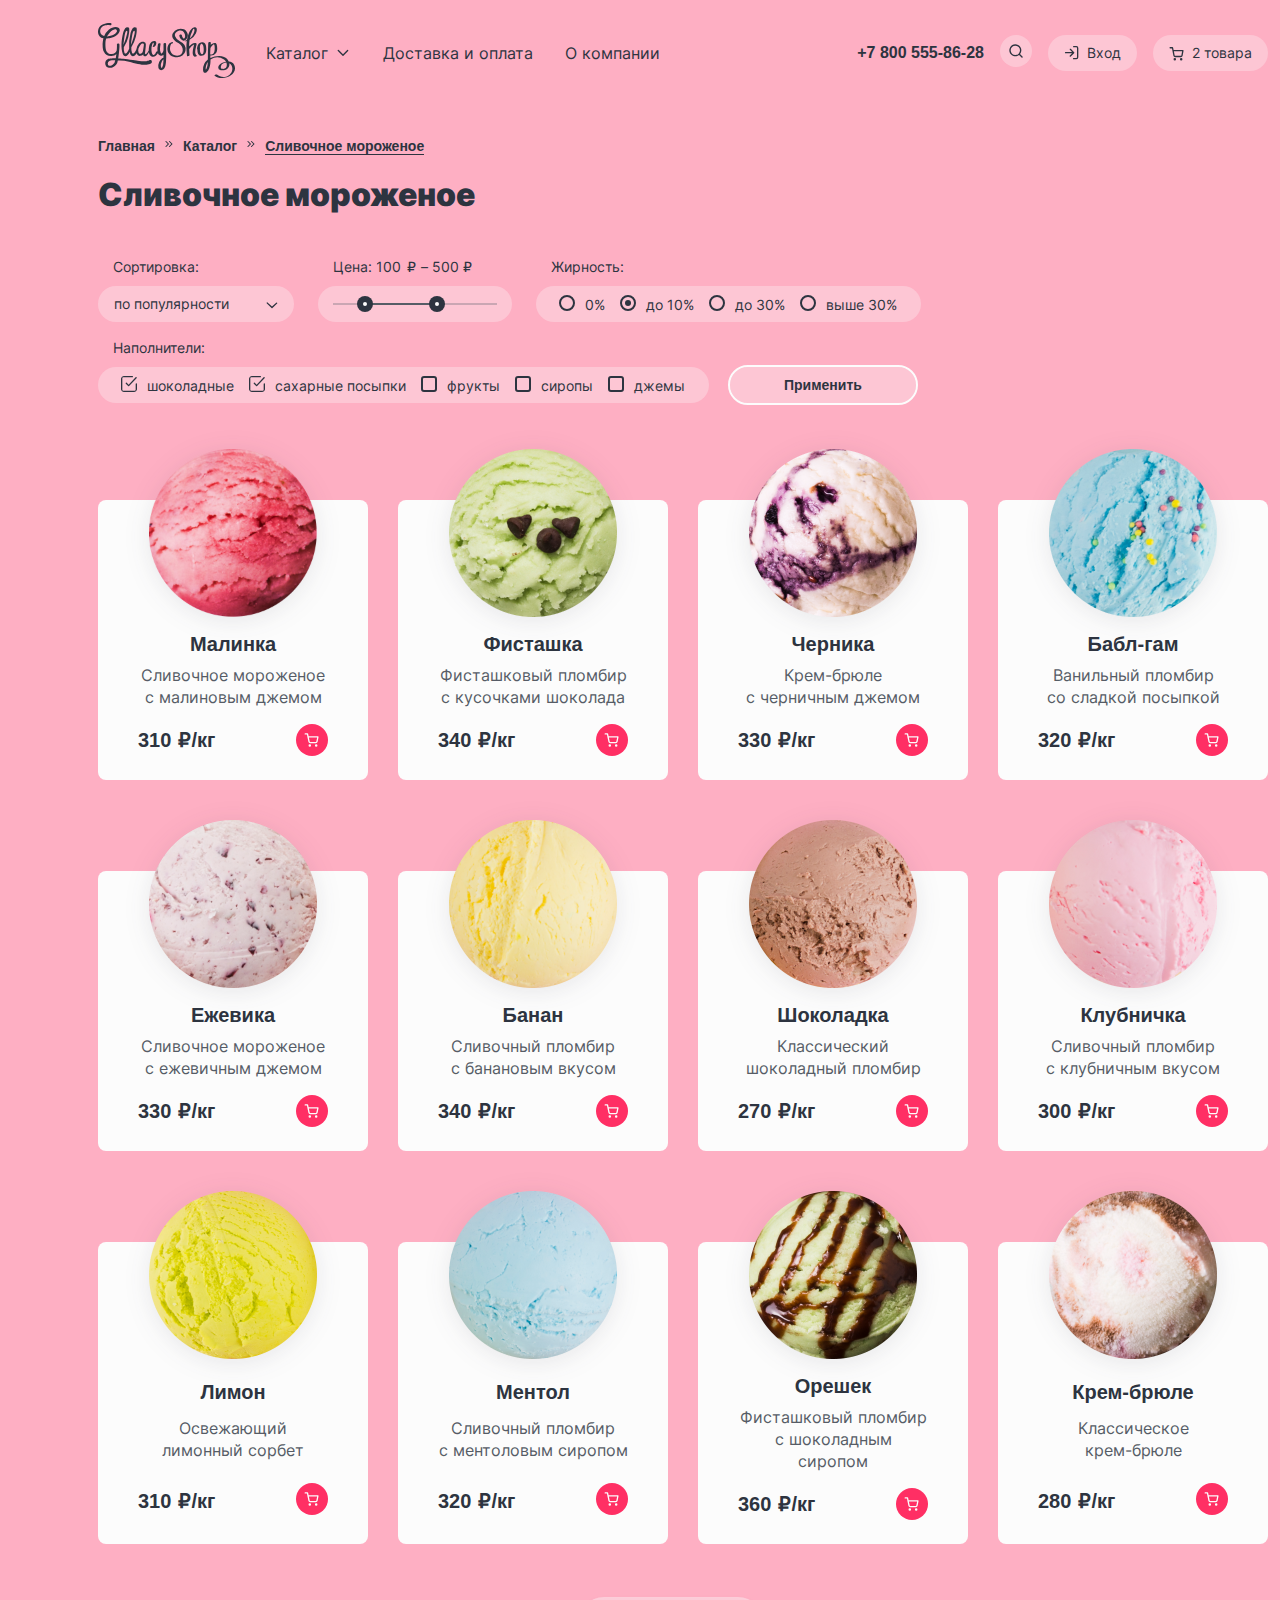
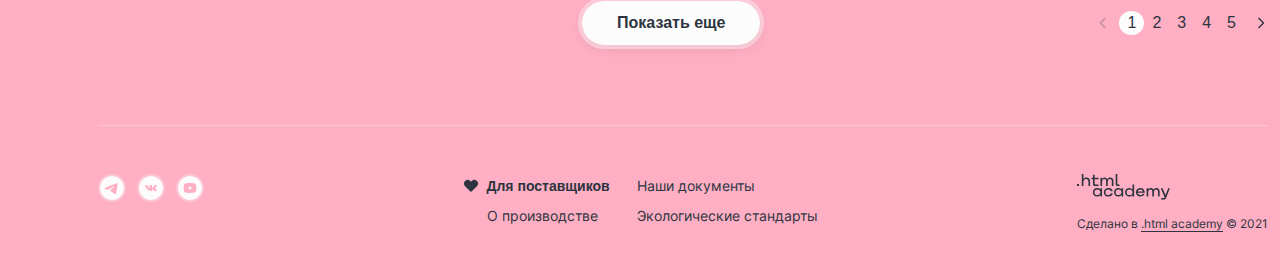
==== commit a9dabf2c: "Добавлена разделительная черта на странице каталога, скрипты вынесены в отдельный файл." ====
--- a/catalog.html
+++ b/catalog.html
@@ -3,22 +3,41 @@
   <head>
     <meta charset="utf-8">
     <link rel="stylesheet" href="style/style.css">
+    <link rel="icon" href="favicon-32.ico">
+    <link rel="icon" type="image/png" sizes="32x32" href="img/favicon-32.png">
     <title>HTML Academy: {{projectTitle}}</title>
   </head>
 <body>
   <header class="header">
     <div class="header__wrapper">
-      <a class="header__logo" href="#">
+      <a class="header__logo" href="index.html">
         <img class="logo-image"  src="img/logo.svg" alt="Логотип Глэйси." width="137" height="55">
       </a>
       <nav class="navigation navigation-site">
         <ul class="navigation__list">
           <li class="navigation__item">
-            <a class="navigation__link navigation__link--catalog" href="catalog.html">
+            <a class="navigation__link navigation__link--catalog" href="#">
               <span class="navigation__link-text">Каталог</span>
-              <svg class="navigation__link-icon" width="16" height="17" fill="none" xmlns="http://www.w3.org/2000/svg"><path fill-rule="evenodd" clip-rule="evenodd" d="M3.8 7.05a.67.67 0 1 0-.93.95l4.66 4.66a.66.66 0 0 0 .95 0L13.14 8a.67.67 0 0 0-.94-.95L8 11.25l-4.2-4.2Z"/></svg>
+              <svg class="navigation__link-icon" width="16" height="17" fill="none" xmlns="http://www.w3.org/2000/svg"><path fill-rule="evenodd" clip-rule="evenodd" d="M3.8 7.05a.67.67 0 1 0-.93.95l4.66 4.66a.66.66 0 0 0 .95 0L13.14 8a.67.67 0 0 0-.94-.95L8 11.25l-4.2-4.2Z"></svg>
             </a>
             <span class="visually-hidden">Открыть дополнительное меню каталога.</span>
+            <div class="popup popup--hidden dropdown-menu">
+              <h3 class="dropdown-menu__title">Новинки</h3>
+              <ul class="dropdown-menu__list">
+                <li class="dropdown-menu__item">
+                  <a class="dropdown-menu__link">Сливочное</a>
+                </li>
+                <li class="dropdown-menu__item">
+                  <a class="dropdown-menu__link" href="#">Щербеты</a>
+                </li>
+                <li class="dropdown-menu__item">
+                  <a class="dropdown-menu__link" href="#">Фруктовый лед</a>
+                </li>
+                <li class="dropdown-menu__item">
+                  <a class="dropdown-menu__link" href="#">Мелорин</a>
+                </li>
+              </ul>
+            </div>
           </li>
           <li class="navigation__item">
             <a class="navigation__link" href="#">Доставка и оплата</a>
@@ -33,29 +52,102 @@
         <ul class="navigation__list navigation-user__list">
           <li class="navigation__item navigation-user__item">
             <a class="navigation__link navigation-user__link navigation__link--search" href="#">
-              <svg class="navigation__link-icon" xmlns="http://www.w3.org/2000/svg" width="16" height="16" fill="none"><path fill-rule="evenodd" clip-rule="evenodd" d="M2.66 7.33a4.67 4.67 0 1 1 9.34 0 4.67 4.67 0 0 1-9.34 0Zm8.42 4.69a6 6 0 1 1 .94-.94l2.45 2.45a.67.67 0 1 1-.94.94l-2.45-2.45Z"/></svg>
+              <svg class="navigation__link-icon navigation__link-icon--search" xmlns="http://www.w3.org/2000/svg" width="16" height="16" fill="none"><path fill-rule="evenodd" clip-rule="evenodd" d="M2.66 7.33a4.67 4.67 0 1 1 9.34 0 4.67 4.67 0 0 1-9.34 0Zm8.42 4.69a6 6 0 1 1 .94-.94l2.45 2.45a.67.67 0 1 1-.94.94l-2.45-2.45Z"></svg>
               <span class="visually-hidden">Поиск.</span>
             </a>
+            <div class="popup popup--search popup--hidden">
+              <form class="form" action="https://echo.htmlacademy.ru/" method="post">
+                <input class="form__input popup__input" type="text" name="search" placeholder="Поиск по сайту">
+                <button class="popup__clear-button popup__clear-button--hidden" type="reset">
+                  <svg class="popup__clear-icon" xmlns="http://www.w3.org/2000/svg" width="16" height="16" fill="none"><path fill-rule="evenodd" clip-rule="evenodd" d="M12.8 4.14a.67.67 0 1 0-.94-.94L8 7.06 4.14 3.2a.67.67 0 1 0-.94.94L7.06 8 3.2 11.86a.67.67 0 1 0 .94.94L8 8.94l3.86 3.86a.67.67 0 1 0 .94-.94L8.94 8l3.86-3.86Z"></svg>
+                </button>
+              </form>
+            </div>
           </li>
           <li class="navigation__item navigation-user__item">
             <a class="navigation__link navigation-user__link navigation-user__link--login" href="#">
-              <svg class="navigation__link-icon" xmlns="http://www.w3.org/2000/svg" width="16" height="16" fill="none"><path fill-rule="evenodd" clip-rule="evenodd" d="M9 1.67c0-.37.3-.67.67-.67h2.66a2 2 0 0 1 2 2v9.33a2 2 0 0 1-2 2H9.67a.67.67 0 1 1 0-1.33h2.66a.67.67 0 0 0 .67-.67V3a.67.67 0 0 0-.67-.67H9.67A.67.67 0 0 1 9 1.67Zm-3.14 2.2a.67.67 0 0 1 .94 0l3.33 3.32a.69.69 0 0 1 .13.18.66.66 0 0 1-.13.77L6.8 11.47a.67.67 0 1 1-.94-.94l2.2-2.2h-6.4a.67.67 0 1 1 0-1.33h6.4l-2.2-2.2a.67.67 0 0 1 0-.94Z"/></svg>
+              <svg class="navigation__link-icon" xmlns="http://www.w3.org/2000/svg" width="16" height="16" fill="none"><path fill-rule="evenodd" clip-rule="evenodd" d="M9 1.67c0-.37.3-.67.67-.67h2.66a2 2 0 0 1 2 2v9.33a2 2 0 0 1-2 2H9.67a.67.67 0 1 1 0-1.33h2.66a.67.67 0 0 0 .67-.67V3a.67.67 0 0 0-.67-.67H9.67A.67.67 0 0 1 9 1.67Zm-3.14 2.2a.67.67 0 0 1 .94 0l3.33 3.32a.69.69 0 0 1 .13.18.66.66 0 0 1-.13.77L6.8 11.47a.67.67 0 1 1-.94-.94l2.2-2.2h-6.4a.67.67 0 1 1 0-1.33h6.4l-2.2-2.2a.67.67 0 0 1 0-.94Z"></svg>
               <span>Вход</span>
             </a>
+            <div class="popup popup--login popup--hidden">
+              <h2 class="popup__title">Личный кабинет</h2>
+              <form class="form popup__form" action="https://echo.htmlacademy.ru/" method="post">
+                <input class="form__input popup__input popup__input--login" type="email" name="email" placeholder="email@example.com" required>
+                <input class="form__input popup__input popup__input--password" type="password" name="password" required>
+                <button class="button button--extra popup__form-button" type="submit">Войти</button>
+                <a class="popup__link popup__link--restore-password" href="#">Забыли пароль?</a>
+                <a class="popup__link popup__link--register" href="#">Регистрация</a>
+              </form>
+            </div>
           </li>
           <li class="navigation__item navigation-user__item">
             <a class="navigation__link navigation-user__link navigation-user__link--cart" href="#">
-              <svg class="navigation__link-icon" xmlns="http://www.w3.org/2000/svg" width="16" height="17" fill="none"><path fill-rule="evenodd" clip-rule="evenodd" d="M1.17 2.1a.67.67 0 0 0 0 1.34h1.77l.47 2.34v.05l.97 4.83a1.83 1.83 0 0 0 1.82 1.47h5.62a1.83 1.83 0 0 0 1.82-1.47l.93-4.86a.67.67 0 0 0-.66-.8h-9.3l-.47-2.36a.67.67 0 0 0-.66-.53H1.17Zm4.52 8.3-.81-4.06h8.23l-.78 4.07a.5.5 0 0 1-.49.39H6.18a.5.5 0 0 1-.49-.4Zm-1.13 3.96a1.25 1.25 0 1 1 2.49 0 1.25 1.25 0 0 1-2.5 0Zm6.37 0a1.25 1.25 0 1 1 2.5 0 1.25 1.25 0 0 1-2.5 0Z"/></svg>
+              <svg class="navigation__link-icon" xmlns="http://www.w3.org/2000/svg" width="16" height="17" fill="none"><path fill-rule="evenodd" clip-rule="evenodd" d="M1.17 2.1a.67.67 0 0 0 0 1.34h1.77l.47 2.34v.05l.97 4.83a1.83 1.83 0 0 0 1.82 1.47h5.62a1.83 1.83 0 0 0 1.82-1.47l.93-4.86a.67.67 0 0 0-.66-.8h-9.3l-.47-2.36a.67.67 0 0 0-.66-.53H1.17Zm4.52 8.3-.81-4.06h8.23l-.78 4.07a.5.5 0 0 1-.49.39H6.18a.5.5 0 0 1-.49-.4Zm-1.13 3.96a1.25 1.25 0 1 1 2.49 0 1.25 1.25 0 0 1-2.5 0Zm6.37 0a1.25 1.25 0 1 1 2.5 0 1.25 1.25 0 0 1-2.5 0Z"></svg>
               <span class="visually-hidden">Корзина.</span>
-              <span>2 товара</span>
-            </a>
+              <span class="navigation__text">2 товара</span>
+              <span class="navigation__text navigation__text--hidden">Нет товаров</span>
+            </a>
+            <div class="popup cart popup--hidden">
+              <h2 class="popup__title">Корзина</h2>
+              <ul class="cart__list">
+                <li class="cart__item">
+                  <img class="cart__image" src="img/cart-raspberry.png" width="46" height="46" alt="Малинка.">
+                  <h3 class="cart__title">Малинка</h3>
+                  <p class="cart__cost-container">
+                    <span class="cart__weight-info">
+                      <output class="cart__weight">1</output> кг
+                    </span> х
+                    <span class="cart__cost-info">
+                      <output class="cart__cost">310</output> ₽
+                    </span>
+                  </p>
+                  <span class="cart__price-container">
+                    <output class="cart__price">310</output> ₽
+                  </span>
+                  <button class="cart__delete-item-button" type="button">
+                    <svg class="cart__delete-item-icon" xmlns="http://www.w3.org/2000/svg" width="16" height="16" fill="none"><path fill-rule="evenodd" clip-rule="evenodd" d="M12.8 4.14a.67.67 0 1 0-.94-.94L8 7.06 4.14 3.2a.67.67 0 1 0-.94.94L7.06 8 3.2 11.86a.67.67 0 1 0 .94.94L8 8.94l3.86 3.86a.67.67 0 1 0 .94-.94L8.94 8l3.86-3.86Z"></svg>
+                    <span class="visually-hidden">Удалить из корзины.</span>
+                  </button>
+                </li>
+                <li class="cart__item">
+                  <img class="cart__image" src="img/cart-bubble-gum.png" width="46" height="46" alt="Бабл-гам.">
+                  <h3 class="cart__title">Бабл-гам</h3>
+                  <p class="cart__cost-container">
+                    <span class="cart__weight-info">
+                      <output class="cart__weight">1,5</output> кг
+                    </span> х
+                    <span class="cart__cost-info">
+                      <output class="cart__cost">320</output> ₽
+                    </span>
+                  </p>
+                  <span class="cart__price-container">
+                    <output class="cart__price">480</output> ₽
+                  </span>
+                  <button class="cart__delete-item-button" type="button">
+                    <svg class="cart__delete-item-icon" xmlns="http://www.w3.org/2000/svg" width="16" height="16" fill="none"><path fill-rule="evenodd" clip-rule="evenodd" d="M12.8 4.14a.67.67 0 1 0-.94-.94L8 7.06 4.14 3.2a.67.67 0 1 0-.94.94L7.06 8 3.2 11.86a.67.67 0 1 0 .94.94L8 8.94l3.86 3.86a.67.67 0 1 0 .94-.94L8.94 8l3.86-3.86Z"></svg>
+                    <span class="visually-hidden">Удалить из корзины.</span>
+                  </button>
+                </li>
+              </ul>
+              <div class="cart__summary-container">
+                <button class="button button--extra" type="submit">Оформить заказ</button>
+                <p class="cart__total-value-container">
+                  <span class="cart__total-price">Итого:
+                    <output class="cart__total-value">790</output> ₽
+                  </span>
+                </p>
+              </div>
+            </div>
+            <div class="popup cart cart--empty popup--hidden">
+              <h2 class="popup__title popup__title--empty-cart">Ваша корзина пока пуста</h2>
+            </div>
           </li>
         </ul>
       </nav>
     </div>
   </header>
   <main class="main">
-    <div class="main__wrapper">
+    <div class="main__wrapper main__wrapper--catalog">
       <header class="inner-header">
         <ul class="breadcrumbs">
           <li class="breadcrumbs__item">
@@ -441,22 +533,19 @@
         <li class="footer__social-item social-item">
           <a class="social__link" href="https://t.me/htmlacademy" target="_blank">
             <span class="social__underlay"></span>
-            <svg class="social__icon" xmlns="http://www.w3.org/2000/svg" width="28" height="28" fill="none"><path fill-rule="evenodd" clip-rule="evenodd" d="M26 14a12 12 0 1 1-24 0 12 12 0 0 1 24 0Zm-11.57-3.14c-1.17.48-3.5 1.49-7 3.01-.57.23-.86.45-.9.67-.04.36.42.5 1.04.7l.27.08c.6.2 1.43.44 1.86.45.39 0 .82-.16 1.3-.48 3.27-2.21 4.96-3.33 5.06-3.35.08-.02.18-.04.25.02.07.07.07.18.06.22-.05.19-1.84 1.86-2.77 2.72a28.24 28.24 0 0 0-.82.79c-.57.54-1 .96.02 1.63.5.32.89.59 1.28.85a88.77 88.77 0 0 0 1.8 1.23c.5.35.95.67 1.5.62.32-.03.66-.33.82-1.23.4-2.13 1.18-6.73 1.36-8.63.01-.16 0-.31-.02-.47a.5.5 0 0 0-.17-.33.78.78 0 0 0-.46-.14c-.46.01-1.15.25-4.48 1.64Z"><rect x="1" y="1" width="26" height="26" rx="13" stroke-width="2"></svg>
-            <span class="visually-hidden">Телеграм.</span>
+            <svg class="social__icon" xmlns="http://www.w3.org/2000/svg" width="28" height="28" role="img" aria-label="Телеграм." fill="none"><path fill-rule="evenodd" clip-rule="evenodd" d="M26 14a12 12 0 1 1-24 0 12 12 0 0 1 24 0Zm-11.57-3.14c-1.17.48-3.5 1.49-7 3.01-.57.23-.86.45-.9.67-.04.36.42.5 1.04.7l.27.08c.6.2 1.43.44 1.86.45.39 0 .82-.16 1.3-.48 3.27-2.21 4.96-3.33 5.06-3.35.08-.02.18-.04.25.02.07.07.07.18.06.22-.05.19-1.84 1.86-2.77 2.72a28.24 28.24 0 0 0-.82.79c-.57.54-1 .96.02 1.63.5.32.89.59 1.28.85a88.77 88.77 0 0 0 1.8 1.23c.5.35.95.67 1.5.62.32-.03.66-.33.82-1.23.4-2.13 1.18-6.73 1.36-8.63.01-.16 0-.31-.02-.47a.5.5 0 0 0-.17-.33.78.78 0 0 0-.46-.14c-.46.01-1.15.25-4.48 1.64Z"/><rect x="1" y="1" width="26" height="26" rx="13" stroke-width="2"/></svg>
           </a>
         </li>
         <li class="footer__social-item">
           <a class="social__link" href="https://vk.com/htmlacademy" target="_blank">
             <span class="social__underlay"></span>
-            <svg class="social__icon" xmlns="http://www.w3.org/2000/svg" width="28" height="28" fill="none"><path fill-rule="evenodd" clip-rule="evenodd" d="M26 14a12 12 0 1 1-24 0 12 12 0 0 1 24 0Zm-11.41 2.97h-.72s-1.58.09-2.98-1.18c-1.52-1.39-2.86-4.14-2.86-4.14s-.07-.18 0-.27c.1-.1.36-.1.36-.1l1.72-.01s.16.02.27.1c.1.05.15.17.15.17s.28.61.65 1.17c.71 1.08 1.05 1.32 1.29 1.2.35-.16.25-1.53.25-1.53s0-.5-.18-.71c-.14-.17-.41-.22-.53-.24-.1-.01.06-.2.26-.3.31-.13.86-.13 1.5-.13.5 0 .65.03.84.07.46.1.44.41.41 1.08l-.02.7v.18c-.01.34-.02.73.23.88.13.07.45 0 1.26-1.19.38-.56.66-1.23.66-1.23s.07-.12.16-.17c.1-.05.24-.04.24-.04h1.8s.54-.06.63.15c.1.23-.2.75-.94 1.61-.7.82-1.03 1.12-1 1.38.01.2.23.38.66.72.89.73 1.13 1.1 1.18 1.2l.01.01c.4.58-.44.62-.44.62l-1.6.02s-.34.06-.8-.2a3.94 3.94 0 0 1-.69-.6c-.33-.34-.65-.66-.91-.58-.45.12-.44.96-.44.96s0 .18-.1.28c-.1.1-.32.12-.32.12Z"><rect x="1" y="1" width="26" height="26" rx="13" stroke-width="2"></svg>
-            <span class="visually-hidden">ВКонтакте.</span>
+            <svg class="social__icon" xmlns="http://www.w3.org/2000/svg" width="28" height="28" role="img" aria-label="ВКонтакте." fill="none"><path fill-rule="evenodd" clip-rule="evenodd" d="M26 14a12 12 0 1 1-24 0 12 12 0 0 1 24 0Zm-11.41 2.97h-.72s-1.58.09-2.98-1.18c-1.52-1.39-2.86-4.14-2.86-4.14s-.07-.18 0-.27c.1-.1.36-.1.36-.1l1.72-.01s.16.02.27.1c.1.05.15.17.15.17s.28.61.65 1.17c.71 1.08 1.05 1.32 1.29 1.2.35-.16.25-1.53.25-1.53s0-.5-.18-.71c-.14-.17-.41-.22-.53-.24-.1-.01.06-.2.26-.3.31-.13.86-.13 1.5-.13.5 0 .65.03.84.07.46.1.44.41.41 1.08l-.02.7v.18c-.01.34-.02.73.23.88.13.07.45 0 1.26-1.19.38-.56.66-1.23.66-1.23s.07-.12.16-.17c.1-.05.24-.04.24-.04h1.8s.54-.06.63.15c.1.23-.2.75-.94 1.61-.7.82-1.03 1.12-1 1.38.01.2.23.38.66.72.89.73 1.13 1.1 1.18 1.2l.01.01c.4.58-.44.62-.44.62l-1.6.02s-.34.06-.8-.2a3.94 3.94 0 0 1-.69-.6c-.33-.34-.65-.66-.91-.58-.45.12-.44.96-.44.96s0 .18-.1.28c-.1.1-.32.12-.32.12Z"/><rect x="1" y="1" width="26" height="26" rx="13" stroke-width="2"/></svg>
           </a>
         </li>
         <li class="footer__social-item">
           <a class="social__link" href="https://www.youtube.com/user/htmlacademyru" target="_blank">
             <span class="social__underlay"></span>
-            <svg class="social__icon" xmlns="http://www.w3.org/2000/svg" width="28" height="28" fill="none"><path d="m16 13.8-2.8-1.32c-.25-.11-.45.01-.45.29v2.46c0 .28.2.4.45.29L16 14.2c.25-.12.25-.3 0-.42ZM14 2a12 12 0 1 0 0 24 12 12 0 0 0 0-24Zm0 16.88c-6.14 0-6.25-.56-6.25-4.88s.1-4.88 6.25-4.88c6.14 0 6.25.56 6.25 4.88s-.1 4.88-6.25 4.88Z"><rect x="1" y="1" width="26" height="26" rx="13" stroke-width="2"></svg>
-            <span class="visually-hidden">Ютьюб.</span>
+            <svg class="social__icon" xmlns="http://www.w3.org/2000/svg" width="28" height="28" role="img" aria-label="Ютьюб." fill="none"><path d="m16 13.8-2.8-1.32c-.25-.11-.45.01-.45.29v2.46c0 .28.2.4.45.29L16 14.2c.25-.12.25-.3 0-.42ZM14 2a12 12 0 1 0 0 24 12 12 0 0 0 0-24Zm0 16.88c-6.14 0-6.25-.56-6.25-4.88s.1-4.88 6.25-4.88c6.14 0 6.25.56 6.25 4.88s-.1 4.88-6.25 4.88Z"/><rect x="1" y="1" width="26" height="26" rx="13" stroke-width="2"/></svg>
           </a>
         </li>
       </ul>
@@ -486,5 +575,7 @@
       </div>
     </div>
   </footer>
+
+  <script src="js/script.js"></script>
 </body>
 </html>
--- a/style/style.css
+++ b/style/style.css
@@ -331,6 +331,20 @@
   flex-direction: column;
   width: 1170px;
   margin: auto;
+}
+
+.main__wrapper--catalog {
+  position: relative;
+}
+
+.main__wrapper--catalog::after {
+  position: absolute;
+  left: 0;
+  bottom: 0;
+  right: 0;
+  height: 1px;
+  background-color: rgba(252, 252, 252, 0.3);
+  content: "";
 }
 
 .slider {
@@ -1598,7 +1612,7 @@
   display: flex;
   justify-content: end;
   padding-top: 41px;
-  padding-bottom: 41px;
+  padding-bottom: 51px;
 }
 
 .pagination-container {
